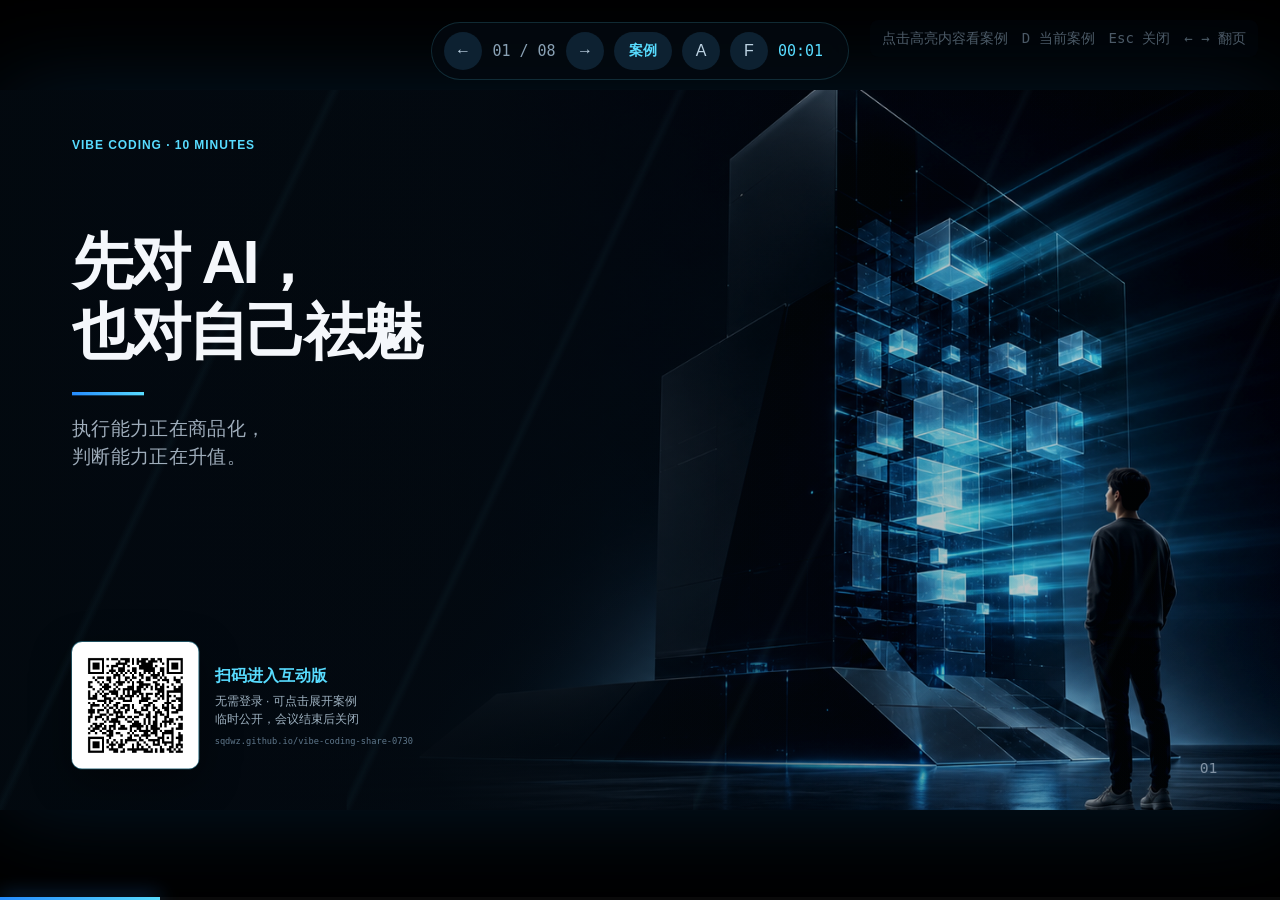
==== index.html @ 4b3608f3 "Publish Vibe Coding interactive presentation" ====
<!doctype html>
<html lang="zh-CN">
<head>
  <meta charset="utf-8" />
  <meta name="viewport" content="width=device-width,initial-scale=1" />
  <title>Vibe Coding：先对 AI，也对自己祛魅</title>
  <style>
    :root{
      --ink:#f4f7fb;
      --muted:#8697aa;
      --line:#173148;
      --blue:#258cff;
      --cyan:#58dcff;
      --bg:#030a11;
      --panel:#071521;
    }
    *{box-sizing:border-box}
    html,body{width:100%;height:100%;margin:0;overflow:hidden;background:#000;font-family:"Microsoft YaHei","PingFang SC","Noto Sans SC",Arial,sans-serif;color:var(--ink)}
    body{position:relative}
    button{font:inherit}
    .stage{position:absolute;left:0;top:0;width:1920px;height:1080px;overflow:hidden;background:var(--bg);transform-origin:top left;box-shadow:0 0 140px rgba(30,145,255,.15)}
    .stage::before{
      content:"";position:absolute;inset:0;z-index:80;pointer-events:none;
      background:linear-gradient(115deg,transparent 0 48%,rgba(88,220,255,.035) 49%,transparent 50% 100%);
      background-size:520px 100%;animation:scan 12s linear infinite;
      mix-blend-mode:screen
    }
    @keyframes scan{to{background-position:1040px 0}}
    .slide{position:absolute;inset:0;opacity:0;visibility:hidden;pointer-events:none;transition:opacity .55s ease;overflow:hidden;background:var(--bg)}
    .slide.active{opacity:1;visibility:visible;pointer-events:auto}
    .slide::after{content:"";position:absolute;inset:0;z-index:2;pointer-events:none;background:radial-gradient(circle at 82% 38%,transparent 0 18%,rgba(2,8,14,.18) 48%,rgba(2,8,14,.7) 100%)}
    .art{position:absolute;inset:-20px;z-index:0;background-position:center;background-size:cover;filter:saturate(.86) contrast(1.08);transform:scale(1.025);transition:transform 9s cubic-bezier(.2,.7,.2,1)}
    .active .art{transform:scale(1.095)}
    .veil{position:absolute;inset:0;z-index:1;background:linear-gradient(90deg,rgba(3,10,17,.98) 0%,rgba(3,10,17,.9) 34%,rgba(3,10,17,.28) 70%,rgba(3,10,17,.12) 100%)}
    .veil.right{background:linear-gradient(90deg,rgba(3,10,17,.99) 0%,rgba(3,10,17,.96) 52%,rgba(3,10,17,.44) 77%,rgba(3,10,17,.18) 100%)}
    .content{position:absolute;inset:0;z-index:3;padding:72px 108px}
    .eyebrow{color:var(--cyan);font-size:18px;font-weight:800;letter-spacing:.08em;text-transform:uppercase}
    h1,h2,p{margin:0}
    h1{font-size:86px;line-height:1.14;letter-spacing:-.055em;font-weight:900}
    h2{font-size:62px;line-height:1.16;letter-spacing:-.045em;font-weight:900}
    .cyan{color:var(--cyan)}
    .blue{color:var(--blue)}
    .muted{color:var(--muted)}
    .rule{width:108px;height:5px;background:linear-gradient(90deg,var(--blue),var(--cyan));margin:38px 0 30px}
    .lede{font-size:28px;line-height:1.42;color:#9eacba}
    .page{position:absolute;right:94px;bottom:50px;z-index:5;color:#8091a2;font:22px/1.2 ui-monospace,SFMono-Regular,Consolas,monospace}
    .reveal{opacity:0;transform:translateY(28px);filter:blur(8px)}
    .active .reveal{animation:rise .68s cubic-bezier(.2,.72,.25,1) forwards;animation-delay:var(--d,0s)}
    @keyframes rise{to{opacity:1;transform:none;filter:none}}
    .cover-copy{position:absolute;left:108px;top:205px;width:760px}
    .cover-copy h1{font-size:92px}
    .cover-copy .lede{font-size:29px}
    .qr-block{position:absolute;left:108px;bottom:62px;display:flex;align-items:center;gap:24px;color:var(--ink);text-decoration:none}
    .qr-block img{width:190px;height:190px;padding:10px;border-radius:15px;background:#fff;box-shadow:0 0 0 1px rgba(88,220,255,.45),0 18px 60px rgba(0,0,0,.45)}
    .qr-copy{width:330px}
    .qr-copy b{display:block;color:var(--cyan);font-size:24px;margin-bottom:10px}
    .qr-copy span{display:block;color:#9db0bf;font-size:18px;line-height:1.45}
    .qr-copy small{display:block;color:#5f778b;font-size:13px;margin-top:12px;font-family:ui-monospace,SFMono-Regular,Consolas,monospace}
    .chapter-no{font-size:118px;line-height:.88;color:#0c304a;font-weight:900;letter-spacing:-.04em}
    .shift-title{position:absolute;left:108px;top:210px;width:700px}
    .shift-title h2{font-size:78px;margin-top:22px}
    .shift-note{position:absolute;left:110px;bottom:160px;width:560px}
    .scarce{position:absolute;right:128px;top:228px;width:530px;border-left:2px solid #24506f;padding-left:60px}
    .scarce .label{font-size:22px;color:#8fa3b5;margin-bottom:45px}
    .scarce-item{display:grid;grid-template-columns:32px 1fr;gap:18px;align-items:center;margin:34px 0;font-size:29px;font-weight:800}
    .scarce-item i{display:block;width:32px;height:4px;background:var(--cyan);box-shadow:0 0 20px rgba(88,220,255,.45)}
    .scarce-item:nth-child(3) i{background:var(--blue)}
    .split-copy{position:absolute;left:108px;top:195px;width:620px}
    .split-copy h2{font-size:69px}
    .duo{margin-top:50px}
    .duo-block{padding:22px 0 24px;border-top:1px solid #244058}
    .duo-block .k{font-size:18px;color:var(--blue);font-weight:800;margin-bottom:14px}
    .duo-block .v{font-size:27px;font-weight:700}
    .trap-title{position:absolute;left:108px;top:205px;width:820px}
    .trap-title h2{font-size:68px}
    .trap-list{position:absolute;left:108px;top:570px;width:790px}
    .trap-row{display:grid;grid-template-columns:62px 190px 1fr;gap:16px;align-items:center;height:86px;border-top:1px solid #243d52}
    .trap-row .n{color:var(--blue);font:800 22px/1 ui-monospace,SFMono-Regular,Consolas,monospace}
    .trap-row .t{font-size:25px;font-weight:800}
    .trap-row .s{font-size:20px;color:#8b9cac}
    .flat{background:linear-gradient(135deg,#030a11 0%,#071827 100%)}
    .flat::before{content:"";position:absolute;inset:-35%;background:radial-gradient(circle,rgba(37,140,255,.1),transparent 43%);animation:breathe 6s ease-in-out infinite}
    @keyframes breathe{50%{transform:scale(1.08);opacity:.6}}
    .full-title{position:absolute;left:108px;right:108px;top:150px}
    .full-title h2{font-size:61px}
    .loop{position:absolute;left:118px;right:118px;top:452px;display:grid;grid-template-columns:1fr 130px 1fr 130px 1fr 130px 1fr;align-items:center}
    .node{text-align:center}
    .circle{width:146px;height:146px;margin:auto;border:2px solid var(--blue);border-radius:50%;display:grid;place-items:center;background:#082139;font-size:31px;font-weight:900;box-shadow:inset 0 0 28px rgba(37,140,255,.12),0 0 32px rgba(37,140,255,.08)}
    .node:last-child .circle{background:#0d3851;border-color:var(--cyan)}
    .node .step{color:var(--cyan);font:800 17px/1 ui-monospace,SFMono-Regular,Consolas,monospace;margin-bottom:18px}
    .node .desc{font-size:19px;color:#7f91a3;margin-top:22px}
    .connector{height:3px;background:linear-gradient(90deg,var(--blue),var(--cyan));box-shadow:0 0 16px rgba(37,140,255,.25)}
    .bottom-quote{position:absolute;left:108px;right:108px;bottom:94px;border-top:1px solid #264258;padding-top:34px;text-align:center;color:#8095a9;font-size:24px}
    .language-grid{position:absolute;left:108px;right:108px;top:360px;bottom:152px;display:grid;grid-template-columns:1fr 2px 1fr;gap:82px}
    .language-grid .divider{background:#23445c}
    .lang-k{font-size:23px;font-weight:800;color:#657a8e;margin-bottom:54px}
    .vague{font-size:52px;font-weight:900;color:#8596a8;margin-bottom:68px}
    .guess{font-size:26px;line-height:1.42;color:#617589;width:700px}
    .exec .lang-k{color:var(--cyan)}
    .exec-row{display:grid;grid-template-columns:54px 1fr;gap:24px;align-items:center;margin:37px 0}
    .exec-row .n{color:var(--blue);font:800 23px/1 ui-monospace,SFMono-Regular,Consolas,monospace}
    .exec-row .t{font-size:31px;font-weight:900}
    .scale-title{position:absolute;left:108px;top:205px;width:720px}
    .scale-title h2{font-size:70px}
    .scale-list{position:absolute;left:108px;top:590px;width:750px}
    .scale-row{display:grid;grid-template-columns:50px 130px 1fr;gap:20px;align-items:center;margin:28px 0}
    .scale-row .n{color:var(--blue);font:800 19px/1 ui-monospace,SFMono-Regular,Consolas,monospace}
    .scale-row .t{font-size:25px;font-weight:900}
    .scale-row .s{font-size:20px;color:#8a9bab}
    .closing{position:absolute;left:108px;top:205px;width:760px}
    .closing h2{font-size:78px}
    .action{font-size:31px;font-weight:900;color:var(--cyan);line-height:1.32}
    .closing .fine{position:absolute;top:610px;width:760px;color:#8a9bab;font-size:22px}
    .source-line{position:absolute;left:108px;bottom:45px;z-index:6;font-size:15px;color:#536a7d}
    .source-line a{color:#7292aa;text-decoration:none;margin-right:18px}
    .detail-hot{cursor:pointer;border-radius:16px;transition:background .22s ease,box-shadow .22s ease,transform .22s ease}
    .detail-hot:hover{background:rgba(37,140,255,.075);box-shadow:0 0 0 1px rgba(88,220,255,.24),0 16px 50px rgba(0,0,0,.18);transform:translateY(-2px)}
    .hud{position:fixed;z-index:200;left:50%;top:22px;transform:translateX(-50%);display:flex;align-items:center;gap:10px;padding:9px 12px;border:1px solid rgba(88,220,255,.16);border-radius:999px;background:rgba(3,10,17,.72);backdrop-filter:blur(14px);transition:opacity .3s}
    .hud.idle{opacity:.18}
    .hud button{width:38px;height:38px;border:0;border-radius:50%;color:#bcd2e2;background:#0d2131;cursor:pointer;transition:.2s}
    .hud button:hover{background:#174161;color:white;transform:translateY(-2px)}
    .hud button.case-btn{width:auto;padding:0 15px;border-radius:999px;color:var(--cyan);font-size:14px;font-weight:800}
    .counter{min-width:64px;text-align:center;color:#89a1b4;font:15px/1 ui-monospace,SFMono-Regular,Consolas,monospace}
    .timer{min-width:58px;color:var(--cyan);font:15px/1 ui-monospace,SFMono-Regular,Consolas,monospace}
    .progress{position:fixed;z-index:190;left:0;right:0;bottom:0;height:3px;background:rgba(255,255,255,.04)}
    .progress b{display:block;height:100%;width:0;background:linear-gradient(90deg,var(--blue),var(--cyan));box-shadow:0 0 20px var(--blue);transition:width .45s ease}
    .help{position:fixed;z-index:220;right:22px;top:20px;color:#6f8496;font:14px/1.5 ui-monospace,SFMono-Regular,Consolas,monospace;background:rgba(3,10,17,.58);padding:8px 12px;border-radius:8px;opacity:.68}
    .detail-layer{position:fixed;inset:0;z-index:400;display:grid;place-items:center;padding:32px;background:rgba(0,4,8,.76);backdrop-filter:blur(18px);opacity:0;visibility:hidden;transition:.25s ease}
    .detail-layer.open{opacity:1;visibility:visible}
    .detail-card{position:relative;width:min(980px,calc(100vw - 64px));max-height:calc(100vh - 64px);overflow:auto;padding:42px 48px 38px;border:1px solid rgba(88,220,255,.25);border-radius:24px;background:linear-gradient(145deg,rgba(8,25,39,.98),rgba(3,10,17,.99));box-shadow:0 40px 130px rgba(0,0,0,.6),inset 0 1px 0 rgba(255,255,255,.05);transform:translateY(22px) scale(.985);transition:.3s cubic-bezier(.2,.72,.25,1)}
    .open .detail-card{transform:none}
    .detail-close{position:absolute;right:22px;top:20px;width:42px;height:42px;border:1px solid #25445c;border-radius:50%;background:#0b2131;color:#b9d0df;font-size:23px;cursor:pointer}
    .detail-tag{color:var(--cyan);font-size:14px;font-weight:900;letter-spacing:.08em;margin-bottom:16px}
    .detail-card h3{margin:0 70px 14px 0;font-size:38px;line-height:1.18}
    .detail-case{color:#9aafbf;font-size:20px;line-height:1.45}
    .detail-grid{display:grid;grid-template-columns:repeat(3,1fr);gap:16px;margin:28px 0}
    .detail-cell{padding:20px 21px 22px;border:1px solid #18364d;border-radius:16px;background:rgba(5,17,27,.72)}
    .detail-cell b{display:block;color:var(--blue);font-size:14px;margin-bottom:10px}
    .detail-cell p{color:#dbe6ee;font-size:17px;line-height:1.52}
    .detail-line{padding:20px 24px;border-left:4px solid var(--cyan);background:rgba(88,220,255,.07);color:#e9f6fb;font-size:20px;line-height:1.5}
    .detail-foot{margin-top:18px;color:#63798c;font-size:13px}
    @media (max-width:720px){.hud{top:12px}.help{display:none}}
    @media (max-width:760px){.detail-layer{padding:14px}.detail-card{width:calc(100vw - 28px);max-height:calc(100vh - 28px);padding:30px 24px}.detail-grid{grid-template-columns:1fr}.detail-card h3{font-size:28px}.detail-case{font-size:17px}}
  </style>
</head>
<body>
  <main class="stage" id="stage" aria-label="Vibe Coding 高端动态演示">
    <section class="slide active" data-note="开场：这不是一场教你背 Prompt 的分享。核心判断是：AI 让执行能力快速商品化，但判断能力、拆解能力、验收能力反而升值。">
      <div class="art" style="background-image:url('assets/01-cover.png')"></div><div class="veil"></div>
      <div class="content">
        <div class="eyebrow reveal" style="--d:.08s">VIBE CODING · 10 MINUTES</div>
        <div class="cover-copy detail-hot" data-detail="overview" tabindex="0" role="button" aria-label="展开开场案例">
          <h1 class="reveal" style="--d:.18s">先对 AI，<br>也对自己祛魅</h1>
          <div class="rule reveal" style="--d:.34s"></div>
          <p class="lede reveal" style="--d:.44s">执行能力正在商品化，<br>判断能力正在升值。</p>
        </div>
        <a class="qr-block reveal" style="--d:.58s" href="https://sqdwz.github.io/vibe-coding-share-0730/" target="_blank" rel="noopener">
          <img src="assets/public-share-qr.png" alt="扫码打开无需登录的临时公开互动网页">
          <span class="qr-copy">
            <b>扫码进入互动版</b>
            <span>无需登录 · 可点击展开案例<br>临时公开，会议结束后关闭</span>
            <small>sqdwz.github.io/vibe-coding-share-0730</small>
          </span>
        </a>
      </div><span class="page">01</span>
    </section>

    <section class="slide flat" data-note="第一层变化：写代码的边际成本在下降。稀缺的不是把代码敲出来，而是想象一个值得做的东西、说清楚需求、做出取舍，并对最终结果负责。">
      <div class="content">
        <div class="eyebrow reveal" style="--d:.06s">THE SHIFT</div>
        <div class="shift-title detail-hot" data-detail="judgment" tabindex="0" role="button" aria-label="展开判断能力案例">
          <div class="chapter-no reveal" style="--d:.14s">02</div>
          <h2 class="reveal" style="--d:.24s">写代码变便宜<br><span class="cyan">判断变贵</span></h2>
        </div>
        <p class="lede shift-note reveal" style="--d:.58s">AI 把执行成本降下来，<br>人的瓶颈随之上移。</p>
        <div class="scarce">
          <div class="label reveal" style="--d:.25s">新的稀缺能力</div>
          <div class="scarce-item reveal detail-hot" data-detail="imagination" tabindex="0" role="button" style="--d:.34s"><i></i><span>想象力</span></div>
          <div class="scarce-item reveal detail-hot" data-detail="requirements" tabindex="0" role="button" style="--d:.43s"><i></i><span>需求与决策</span></div>
          <div class="scarce-item reveal detail-hot" data-detail="acceptance" tabindex="0" role="button" style="--d:.52s"><i></i><span>验收与负责</span></div>
        </div>
      </div><span class="page">02</span>
    </section>

    <section class="slide" data-note="祛魅有两个对象。对 AI：它会猜、会忘、会补丁式修复；对自己：需求常常模糊、问题不会拆、结果也难验收。真正的 Vibe Coding 不是神化 AI，而是建立人与 AI 的边界。">
      <div class="art" style="background-image:url('assets/03-double-demystify.png')"></div><div class="veil right"></div>
      <div class="content">
        <div class="eyebrow reveal" style="--d:.06s">DOUBLE DEMYSTIFICATION</div>
        <div class="split-copy">
          <h2 class="reveal" style="--d:.18s">真正要祛魅的<br><span class="cyan">有两个对象</span></h2>
          <div class="duo">
            <div class="duo-block reveal detail-hot" data-detail="ai_limits" tabindex="0" role="button" style="--d:.33s"><div class="k">AI 的局限</div><div class="v">会猜 · 会忘 · 会补丁</div></div>
            <div class="duo-block reveal detail-hot" data-detail="human_blind" tabindex="0" role="button" style="--d:.46s"><div class="k">你的盲区</div><div class="v">需求模糊 · 不会拆 · 难验收</div></div>
          </div>
        </div>
      </div><span class="page">03</span>
    </section>

    <section class="slide" data-note="最大误区是上来就做一个宏大的完整产品。需求会在对话中漂移，修一个问题又带出更多问题，最后时间、耐心和 Token 一起消耗。AI 可以加速，但不会替你控制项目。">
      <div class="art" style="background-image:url('assets/04-scope-trap.png')"></div><div class="veil right"></div>
      <div class="content">
        <div class="eyebrow reveal" style="--d:.06s">THE TRAP</div>
        <div class="trap-title"><h2 class="reveal" style="--d:.18s">第一步就做大项目<br><span class="cyan">你会被 AI 拖着跑</span></h2></div>
        <div class="trap-list">
          <div class="trap-row reveal detail-hot" data-detail="scope_drift" tabindex="0" role="button" style="--d:.32s"><span class="n">01</span><span class="t">需求漂移</span><span class="s">越改越偏离原目标</span></div>
          <div class="trap-row reveal detail-hot" data-detail="change_loss" tabindex="0" role="button" style="--d:.42s"><span class="n">02</span><span class="t">修改失控</span><span class="s">修一个问题，带出更多问题</span></div>
          <div class="trap-row reveal detail-hot" data-detail="rising_cost" tabindex="0" role="button" style="--d:.52s"><span class="n">03</span><span class="t">成本上升</span><span class="s">时间、耐心和 Token 一起消耗</span></div>
        </div>
      </div><span class="page">04</span>
    </section>

    <section class="slide flat" data-note="比写一个更长的 Prompt 更重要的是建立控制闭环：先定义结果，再约束边界，让 AI 小步执行，最后用测试和回退验收。每一步都要能运行、能检查、能回退。">
      <div class="content">
        <div class="eyebrow reveal" style="--d:.06s">CONTROL LOOP</div>
        <div class="full-title"><h2 class="reveal" style="--d:.16s">不要写更长的 Prompt，要建立控制闭环</h2></div>
        <div class="loop">
          <div class="node reveal detail-hot" data-detail="define" tabindex="0" role="button" style="--d:.28s"><div class="step">01</div><div class="circle">定义</div><div class="desc">结果标准</div></div>
          <div class="connector reveal" style="--d:.34s"></div>
          <div class="node reveal detail-hot" data-detail="constrain" tabindex="0" role="button" style="--d:.39s"><div class="step">02</div><div class="circle">约束</div><div class="desc">边界与风险</div></div>
          <div class="connector reveal" style="--d:.45s"></div>
          <div class="node reveal detail-hot" data-detail="execute" tabindex="0" role="button" style="--d:.50s"><div class="step">03</div><div class="circle">执行</div><div class="desc">小步修改</div></div>
          <div class="connector reveal" style="--d:.56s"></div>
          <div class="node reveal detail-hot" data-detail="verify" tabindex="0" role="button" style="--d:.61s"><div class="step">04</div><div class="circle">验收</div><div class="desc">测试与回退</div></div>
        </div>
        <div class="bottom-quote reveal" style="--d:.72s">每一步都可运行、可检查、可回退，复杂项目才会逐渐变得可控。</div>
      </div><span class="page">05</span>
    </section>

    <section class="slide flat" data-note="专业术语不是门槛，而是压缩歧义。‘做得高级一点’让 AI 猜测风格、布局、设备、边界和完成标准；换成响应式布局、移动端适配、数据接口、部署与验收，AI 才能按可检查的任务执行。">
      <div class="content">
        <div class="eyebrow reveal" style="--d:.06s">LANGUAGE</div>
        <div class="full-title"><h2 class="reveal" style="--d:.16s">专业术语不是门槛，是压缩歧义的语言</h2></div>
        <div class="language-grid">
          <div>
            <div class="lang-k reveal" style="--d:.26s">模糊</div>
            <div class="vague reveal detail-hot" data-detail="vague_language" tabindex="0" role="button" style="--d:.34s">“做得高级一点”</div>
            <div class="guess reveal" style="--d:.44s">AI 只能猜：风格、布局、设备、边界和完成标准</div>
          </div>
          <div class="divider reveal" style="--d:.30s"></div>
          <div class="exec detail-hot" data-detail="executable_language" tabindex="0" role="button">
            <div class="lang-k reveal" style="--d:.26s">可执行</div>
            <div class="exec-row reveal" style="--d:.34s"><span class="n">01</span><span class="t">响应式布局</span></div>
            <div class="exec-row reveal" style="--d:.41s"><span class="n">02</span><span class="t">移动端适配</span></div>
            <div class="exec-row reveal" style="--d:.48s"><span class="n">03</span><span class="t">数据接口</span></div>
            <div class="exec-row reveal" style="--d:.55s"><span class="n">04</span><span class="t">部署与验收</span></div>
          </div>
        </div>
        <div class="bottom-quote reveal" style="--d:.68s"><span class="cyan">你不必先会写代码，但要知道这些词会改变什么。</span></div>
      </div><span class="page">06</span>
    </section>

    <section class="slide" data-note="安全的成长顺序是：脚本、工具、原型、产品。先解决一个高频真问题，稳定完成一个任务，再验证真实使用价值；最后才补齐架构、数据和安全。复杂度应该在反馈之后增长。">
      <div class="art" style="background-image:url('assets/07-scale-up.png')"></div><div class="veil right"></div>
      <div class="content">
        <div class="eyebrow reveal" style="--d:.06s">SAFE SCALE</div>
        <div class="scale-title"><h2 class="reveal" style="--d:.18s">先解决一个真问题<br><span class="cyan">再扩大一层复杂度</span></h2></div>
        <div class="scale-list">
          <div class="scale-row reveal detail-hot" data-detail="script_stage" tabindex="0" role="button" style="--d:.30s"><span class="n">01</span><span class="t">脚本</span><span class="s">解决一次重复劳动</span></div>
          <div class="scale-row reveal detail-hot" data-detail="tool_stage" tabindex="0" role="button" style="--d:.39s"><span class="n">02</span><span class="t">工具</span><span class="s">稳定完成单一任务</span></div>
          <div class="scale-row reveal detail-hot" data-detail="prototype_stage" tabindex="0" role="button" style="--d:.48s"><span class="n">03</span><span class="t">原型</span><span class="s">验证真实使用价值</span></div>
          <div class="scale-row reveal detail-hot" data-detail="product_stage" tabindex="0" role="button" style="--d:.57s"><span class="n">04</span><span class="t">产品</span><span class="s">补齐架构、数据与安全</span></div>
        </div>
      </div><span class="page">07</span>
    </section>

    <section class="slide" data-note="结尾：AI 已经把门打开，但能走多远仍取决于你的想象力、判断力和实践。今晚不要做大项目，只选一个重复问题，做一个能真实使用的小工具。">
      <div class="art" style="background-image:url('assets/08-closing.png')"></div><div class="veil"></div>
      <div class="content">
        <div class="eyebrow reveal" style="--d:.06s">TONIGHT</div>
        <div class="closing">
          <h2 class="reveal" style="--d:.18s">门已经打开<br>走多远由你决定</h2>
          <div class="rule reveal" style="--d:.34s"></div>
          <div class="action reveal detail-hot" data-detail="tonight" tabindex="0" role="button" style="--d:.43s">今晚：选一个重复问题，<br>做一个小工具。</div>
          <div class="fine reveal" style="--d:.58s">想象力打开门 · 判断力决定方向 · 实践让你走得更远</div>
        </div>
      </div>
      <div class="source-line"><a href="https://v.douyin.com/vG9De2lFx6I/" target="_blank">原视频</a><a href="https://blog.openbeetles.com/66.html" target="_blank">对应长文</a></div>
      <span class="page">08</span>
    </section>
  </main>

  <div class="help">点击高亮内容看案例　D 当前案例　Esc 关闭　← → 翻页</div>
  <nav class="hud" id="hud" aria-label="演示控制">
    <button id="prev" title="上一页">←</button>
    <span class="counter" id="counter">01 / 08</span>
    <button id="next" title="下一页">→</button>
    <button id="caseBtn" class="case-btn" title="展开当前页例会案例">案例</button>
    <button id="auto" title="自动播放">A</button>
    <button id="full" title="全屏">F</button>
    <span class="timer" id="timer">00:00</span>
  </nav>
  <div class="progress"><b id="bar"></b></div>

  <aside class="detail-layer" id="detailLayer" aria-hidden="true" aria-label="例会案例详情">
    <article class="detail-card" role="dialog" aria-modal="true" aria-labelledby="detailTitle">
      <button class="detail-close" id="detailClose" aria-label="关闭详情">×</button>
      <div class="detail-tag" id="detailTag">通用公司案例 · 建议讲 30–40 秒</div>
      <h3 id="detailTitle"></h3>
      <p class="detail-case" id="detailCase"></p>
      <div class="detail-grid">
        <div class="detail-cell"><b>情境</b><p id="detailSituation"></p></div>
        <div class="detail-cell"><b>怎么做</b><p id="detailAction"></p></div>
        <div class="detail-cell"><b>启示</b><p id="detailPoint"></p></div>
      </div>
      <div class="detail-line" id="detailLine"></div>
      <div class="detail-foot">这是可替换的通用示例，不代表你所在公司的真实项目；分享时可替换成自己的工作场景。</div>
    </article>
  </aside>

  <script>
    const stage = document.getElementById('stage');
    const slides = [...document.querySelectorAll('.slide')];
    const counter = document.getElementById('counter');
    const bar = document.getElementById('bar');
    const timerEl = document.getElementById('timer');
    const hud = document.getElementById('hud');
    const detailLayer = document.getElementById('detailLayer');
    const defaultDetails = ['overview','judgment','ai_limits','scope_drift','define','executable_language','tool_stage','tonight'];
    const details = {
      overview:[
        '为什么值得在例会上讲',
        '例会材料整理：每周花半小时复制数据、统一格式、提炼结论。',
        '重复劳动看起来很小，却每周发生；真正的痛点不是不会写代码，而是一直没人把流程重新设计。',
        '先列出输入、输出和判断标准，再让 AI 做一段只处理一个文件的小脚本。',
        'AI 的价值不是“炫技”，而是让普通人有机会重新设计自己的工作。',
        '可直接讲：我最大的感悟不是 AI 会写代码，而是以前被默认接受的重复劳动，现在终于值得被重新审视。'
      ],
      judgment:[
        '写代码便宜之后，什么变贵了',
        '销售周报自动生成：代码半小时能写出来，但“销售额按含税还是不含税、退款算哪周”需要业务判断。',
        'AI 可以生成汇总脚本，却不知道公司真正采用哪套指标口径。',
        '先让业务负责人确认字段、计算口径、异常处理和最终模板，再开始生成。',
        '执行提速不会消除责任，只会让错误判断更快地扩散。',
        '可直接讲：工具能不能用，往往不是看代码跑不跑，而是看口径对不对、结果谁敢签字。'
      ],
      imagination:[
        '想象力：先看见可被改变的流程',
        '会议纪要之后，行动项仍靠参会人手动抄到待办系统。',
        '大家已经习惯这一步，所以很少把它视为可以被重新设计的问题。',
        '设想“纪要一完成，就自动提取负责人、截止时间和任务描述”，先做人审后写入。',
        '真正稀缺的是发现机会，而不是生成代码。',
        '可直接讲：AI 不会主动告诉我们哪个流程最值得改，第一步仍然是我们看见问题。'
      ],
      requirements:[
        '需求与决策：把感觉变成边界',
        '做一个“自动周报”，不同同事理解成数据汇总、图表生成、文字点评或自动发送。',
        '一个词背后藏着四种产品，直接开工一定会漂移。',
        '明确本期只做：读取一个固定模板、生成三项指标、输出草稿，不自动发送。',
        '好需求不是写得长，而是把这次不做什么也说清楚。',
        '可直接讲：范围清楚之后，AI 才是加速器；范围不清楚，它只是更快地制造返工。'
      ],
      acceptance:[
        '验收与负责：结果必须可检查',
        'AI 生成了费用分类结果，看起来很整齐，但少数报销被归错部门。',
        '“页面能打开”不等于任务完成，业务结果需要独立验证。',
        '核对总行数、金额合计和异常清单，再随机抽查 20 条；保留原文件和回退入口。',
        '让 AI 执行，不等于把验收责任交给 AI。',
        '可直接讲：没有验收标准的自动化，只是把错误从手工变成批量。'
      ],
      ai_limits:[
        'AI 的局限：它会合理地猜错',
        '合并多份 Excel 时，AI 默认第一行为表头，却不知道其中一份前面还有两行说明。',
        '它会给出语法正确、逻辑看似合理的处理方式，但上下文里不存在的业务事实只能靠猜。',
        '先用 3 份不同结构的样本测试，并明确空行、隐藏列、日期格式和异常文件规则。',
        'AI 的回答越流畅，越需要我们保留验证意识。',
        '可直接讲：AI 最危险的时候，不是它报错，而是它很自信地给出一个看起来正确的结果。'
      ],
      human_blind:[
        '自己的盲区：模糊需求无法被正确执行',
        '同一句“统计本月新增客户”，有人按签约日，有人按建档日，还有人按首次付款日。',
        '问题并不来自模型能力，而是团队内部原本就没有统一定义。',
        '把关键名词写成一句可计算的定义，并让相关负责人确认。',
        '和 AI 协作会暴露组织中原本被口头沟通掩盖的模糊。',
        '可直接讲：AI 有时像一面镜子，它暴露的不是技术问题，而是我们自己没说清楚。'
      ],
      scope_drift:[
        '大项目陷阱：先做整套系统',
        '一开始就想做“完整客户管理系统”：客户、合同、审批、报表、权限一次全部纳入。',
        '每新增一个模块，前面的字段、流程和权限设计都会被重新牵动。',
        '先只做“每天生成逾期客户提醒清单”，验证是否真的减少漏跟进。',
        '范围越小，反馈越快，判断错误的代价越低。',
        '可直接讲：我们不是反对大目标，而是反对在没有反馈时一次性承担全部复杂度。'
      ],
      change_loss:[
        '修改失控：补丁叠加会破坏整体',
        '给数据看板新增一个筛选器后，导出功能和移动端布局同时出现问题。',
        'AI 容易围绕当前报错局部修补，却未必自动理解整条交互链。',
        '一次只改一个点；每次修改后重跑关键路径，并记录改动前后的版本。',
        '小步修改让问题的因果关系仍然可追踪。',
        '可直接讲：让 AI 一次改十件事，看似省时间，最后常常连哪一步造成问题都不知道。'
      ],
      rising_cost:[
        '成本上升：返工消耗的不只是 Token',
        '连续对话两小时后，需求、旧方案和新补丁混在一起，团队也失去共同理解。',
        '真正的成本包括沟通时间、注意力、验证工作和错误上线风险。',
        '达到阶段目标就沉淀一份当前说明，重新开一个清晰任务继续。',
        '上下文管理本身就是项目管理。',
        '可直接讲：Token 可能很便宜，但人的注意力和返工时间一点都不便宜。'
      ],
      define:[
        '定义：先写清楚完成标准',
        '客户反馈总结：把 100 条反馈整理成 5 个主题，并为每个主题附 2 条原文证据。',
        '只说“帮我总结”无法判断结果好坏，也容易得到空泛结论。',
        '提前写清数量、结构、证据要求和输出格式。',
        '可衡量的完成标准，让人与 AI 对“完成”拥有同一理解。',
        '可直接讲：如果我自己都无法判断什么时候算完成，AI 更不可能稳定地完成。'
      ],
      constrain:[
        '约束：把风险放在任务开始前',
        '处理客户反馈时，原始数据里可能含姓名、电话和内部备注。',
        '效率提升不能以数据泄露或误改原文件为代价。',
        '只使用脱敏副本；禁止外发；不得覆盖源文件；输出到独立目录。',
        '边界越明确，自动化越敢用。',
        '可直接讲：约束不是限制 AI 发挥，而是让这件事具备在公司里真实落地的条件。'
      ],
      execute:[
        '执行：先用小样本跑通',
        '准备处理 1000 条反馈，但字段质量和异常情况尚不清楚。',
        '直接全量执行会把未知问题放大，也增加定位成本。',
        '先处理 10 条样本，确认分类、格式和异常处理，再扩展到 100 条和全量。',
        '小步并不慢，它减少了大规模返工。',
        '可直接讲：AI 让执行变快之后，我们更应该把反馈周期缩短，而不是把任务一次做大。'
      ],
      verify:[
        '验收：检查、抽样、回退',
        '自动分类完成后，界面显示“成功”，但可能存在漏行、重复和错误分类。',
        '技术成功与业务正确是两回事。',
        '检查输入输出数量、关键合计、异常日志；随机抽查；保留一键回退。',
        '可验证和可恢复，才是公司场景里的可靠。',
        '可直接讲：我们追求的不是 AI 一次不犯错，而是错误能被发现、影响能被收住。'
      ],
      vague_language:[
        '模糊表达为什么代价高',
        '需求是“做一个高级一点的数据看板”。',
        '高级可能指颜色、动画、信息密度、品牌感或管理层视角，AI 只能自行选择。',
        '追问使用人、使用场景、屏幕尺寸、核心指标和验收方式。',
        '模糊词越多，返工概率越高。',
        '可直接讲：所谓“AI 不懂我”，很多时候是我们把一个只能靠猜的词交给了它。'
      ],
      executable_language:[
        '把“高级”翻译成可执行要求',
        '管理层周会看板：会议室 16:9 大屏，首屏 4 个指标、12 周趋势、异常标红，数据更新时间可见。',
        '这些要求仍然不涉及具体代码，却已经能指导设计、开发和验收。',
        '使用对象、信息结构、视觉规则、数据来源、边界和完成标准逐项说明。',
        '专业术语的价值，是让团队减少猜测。',
        '可直接讲：我不一定会实现响应式布局，但知道这个词，就能明确告诉 AI 我需要覆盖什么场景。'
      ],
      script_stage:[
        '脚本：先解决一次重复劳动',
        '每周需要把下载的附件按“日期—部门—主题”重命名。',
        '流程固定、风险可控，非常适合作为第一次 Vibe Coding 任务。',
        '先复制 10 个文件到测试目录，用脚本重命名并生成变更清单。',
        '第一个项目应该小到你能亲自验收每一个结果。',
        '可直接讲：不要从“做一个平台”开始，先从一个你明天还会重复做的动作开始。'
      ],
      tool_stage:[
        '工具：把一次脚本变成稳定入口',
        '重命名脚本有效，但同事不会打开命令行，也不知道文件该放哪里。',
        '可用性开始成为价值的一部分。',
        '增加选择文件夹、预览结果、确认执行和错误提示，仍然只完成单一任务。',
        '工具阶段的目标是稳定，不是功能丰富。',
        '可直接讲：当别人不用理解代码也能完成任务，这段脚本才开始变成工具。'
      ],
      prototype_stage:[
        '原型：用真实反馈决定下一步',
        '三位同事试用后发现，真正需要的是“冲突文件提醒”，而不是更多命名规则。',
        '用户反馈常常会推翻我们在办公室里的想象。',
        '记录使用次数、失败场景和节省时间，只补最影响使用的一项能力。',
        '先验证价值，再投资复杂度。',
        '可直接讲：原型的任务不是证明我们的想法正确，而是尽快发现哪里想错了。'
      ],
      product_stage:[
        '产品：最后补齐组织级能力',
        '工具开始被多个部门使用，涉及共享数据和稳定运行。',
        '此时问题从“能不能用”变成权限、日志、维护、数据安全和责任边界。',
        '再引入账号权限、操作记录、备份恢复、监控和负责人。',
        '产品化不是多几个按钮，而是对持续运行负责。',
        '可直接讲：只有价值被验证之后，复杂架构才是投资；在此之前，它可能只是负担。'
      ],
      tonight:[
        '例会后的行动建议',
        '每个人列一个每周重复、耗时 20–60 分钟、结果可检查的工作。',
        '目标太大容易停在讨论，目标太虚无法验收。',
        '写下输入、输出、三个边界和完成标准；先用脱敏样本做最小版本。',
        '一次真正使用，比收藏十套 Prompt 更能建立能力。',
        '可直接讲：如果这次分享只留下一件事，就是今晚选一个重复问题，做出第一个可验证的小工具。'
      ]
    };
    let index = 0, autoId = null, elapsed = 0, lastMove = Date.now();

    function openDetail(key){
      const item = details[key] || details[defaultDetails[index]];
      if(!item) return;
      if(autoId){clearInterval(autoId);autoId=null;document.getElementById('auto').style.color=''}
      const [title,caseText,situation,action,point,line] = item;
      document.getElementById('detailTitle').textContent = title;
      document.getElementById('detailCase').textContent = caseText;
      document.getElementById('detailSituation').textContent = situation;
      document.getElementById('detailAction').textContent = action;
      document.getElementById('detailPoint').textContent = point;
      document.getElementById('detailLine').textContent = line;
      detailLayer.classList.add('open');
      detailLayer.setAttribute('aria-hidden','false');
      document.getElementById('detailClose').focus();
    }
    function closeDetail(){
      detailLayer.classList.remove('open');
      detailLayer.setAttribute('aria-hidden','true');
    }
    function fit(){
      const scale = Math.min(innerWidth/1920, innerHeight/1080);
      stage.style.left = `${(innerWidth-1920*scale)/2}px`;
      stage.style.top = `${(innerHeight-1080*scale)/2}px`;
      stage.style.transform = `scale(${scale})`;
    }
    function show(next){
      closeDetail();
      index = (next + slides.length) % slides.length;
      slides.forEach((s,i)=>s.classList.toggle('active',i===index));
      counter.textContent = `${String(index+1).padStart(2,'0')} / ${String(slides.length).padStart(2,'0')}`;
      bar.style.width = `${((index+1)/slides.length)*100}%`;
      history.replaceState(null,'',`#${index+1}`);
      lastMove = Date.now(); hud.classList.remove('idle');
    }
    function go(step){show(index+step)}
    function toggleAuto(){
      if(autoId){clearInterval(autoId);autoId=null;document.getElementById('auto').style.color='';return}
      autoId=setInterval(()=>go(1),55000);
      document.getElementById('auto').style.color='var(--cyan)';
    }
    function toggleFull(){
      if(!document.fullscreenElement) document.documentElement.requestFullscreen?.();
      else document.exitFullscreen?.();
    }
    function resetTimer(){elapsed=0;timerEl.textContent='00:00'}
    document.getElementById('prev').onclick=()=>go(-1);
    document.getElementById('next').onclick=()=>go(1);
    document.getElementById('caseBtn').onclick=()=>openDetail(defaultDetails[index]);
    document.getElementById('auto').onclick=toggleAuto;
    document.getElementById('full').onclick=toggleFull;
    document.getElementById('detailClose').onclick=closeDetail;
    detailLayer.onclick=e=>{if(e.target===detailLayer)closeDetail()};
    document.querySelectorAll('[data-detail]').forEach(el=>{
      el.addEventListener('click',e=>{e.stopPropagation();openDetail(el.dataset.detail)});
      el.addEventListener('keydown',e=>{
        if(e.key==='Enter'||e.key===' '){e.preventDefault();e.stopPropagation();openDetail(el.dataset.detail)}
      });
    });
    addEventListener('resize',fit);
    addEventListener('mousemove',()=>{lastMove=Date.now();hud.classList.remove('idle')});
    addEventListener('keydown',e=>{
      if(detailLayer.classList.contains('open')){
        if(e.key==='Escape')closeDetail();
        return;
      }
      if(['ArrowRight','PageDown',' '].includes(e.key)){e.preventDefault();go(1)}
      else if(['ArrowLeft','PageUp'].includes(e.key)){e.preventDefault();go(-1)}
      else if(e.key==='Home') show(0);
      else if(e.key==='End') show(slides.length-1);
      else if(e.key.toLowerCase()==='f') toggleFull();
      else if(e.key.toLowerCase()==='a') toggleAuto();
      else if(e.key.toLowerCase()==='d') openDetail(defaultDetails[index]);
      else if(e.key.toLowerCase()==='r') resetTimer();
    });
    addEventListener('wheel',e=>{if(Math.abs(e.deltaY)>20)go(e.deltaY>0?1:-1)},{passive:true});
    let touchX=0;
    addEventListener('touchstart',e=>touchX=e.touches[0].clientX,{passive:true});
    addEventListener('touchend',e=>{const dx=e.changedTouches[0].clientX-touchX;if(Math.abs(dx)>50)go(dx<0?1:-1)},{passive:true});
    setInterval(()=>{
      elapsed++;const m=String(Math.floor(elapsed/60)).padStart(2,'0'),s=String(elapsed%60).padStart(2,'0');
      timerEl.textContent=`${m}:${s}`;
      if(Date.now()-lastMove>2600)hud.classList.add('idle');
    },1000);
    const hash=Math.max(1,Math.min(slides.length,Number(location.hash.slice(1))||1));
    fit();show(hash-1);
  </script>
</body>
</html>
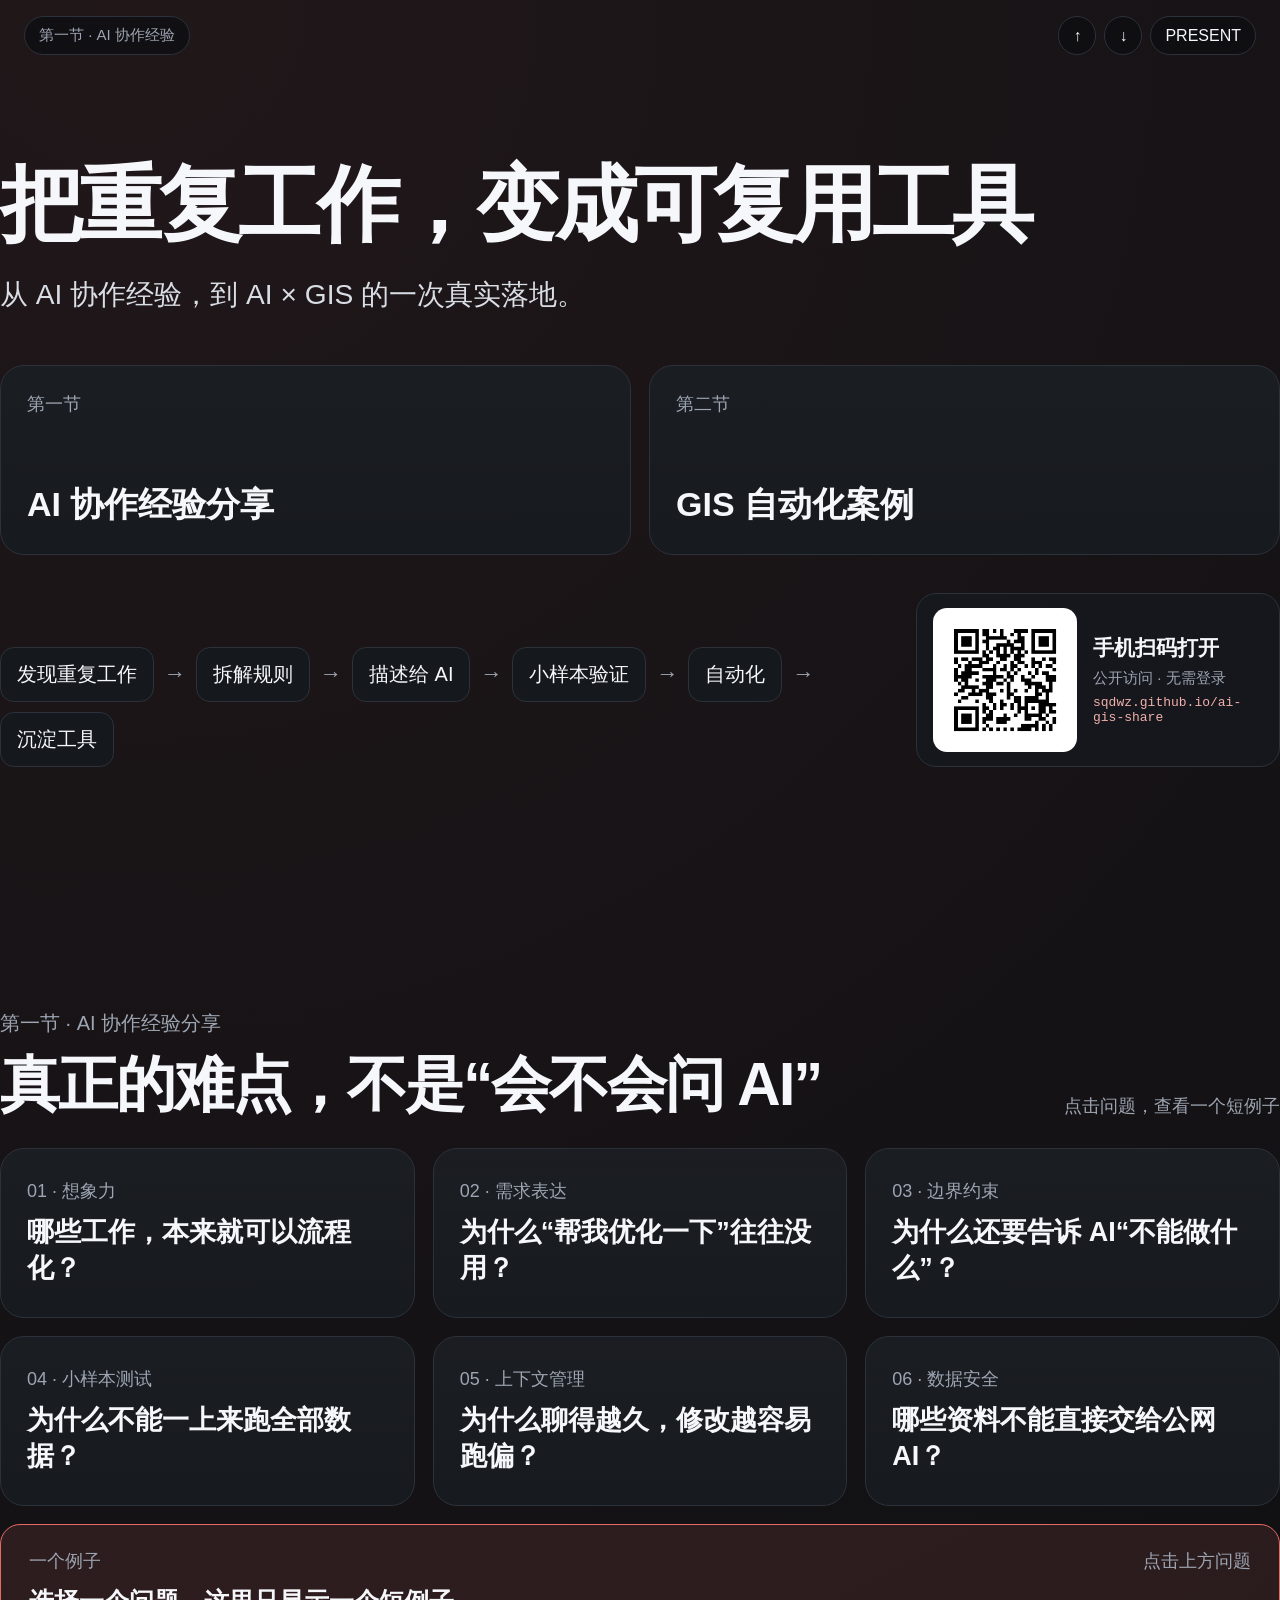
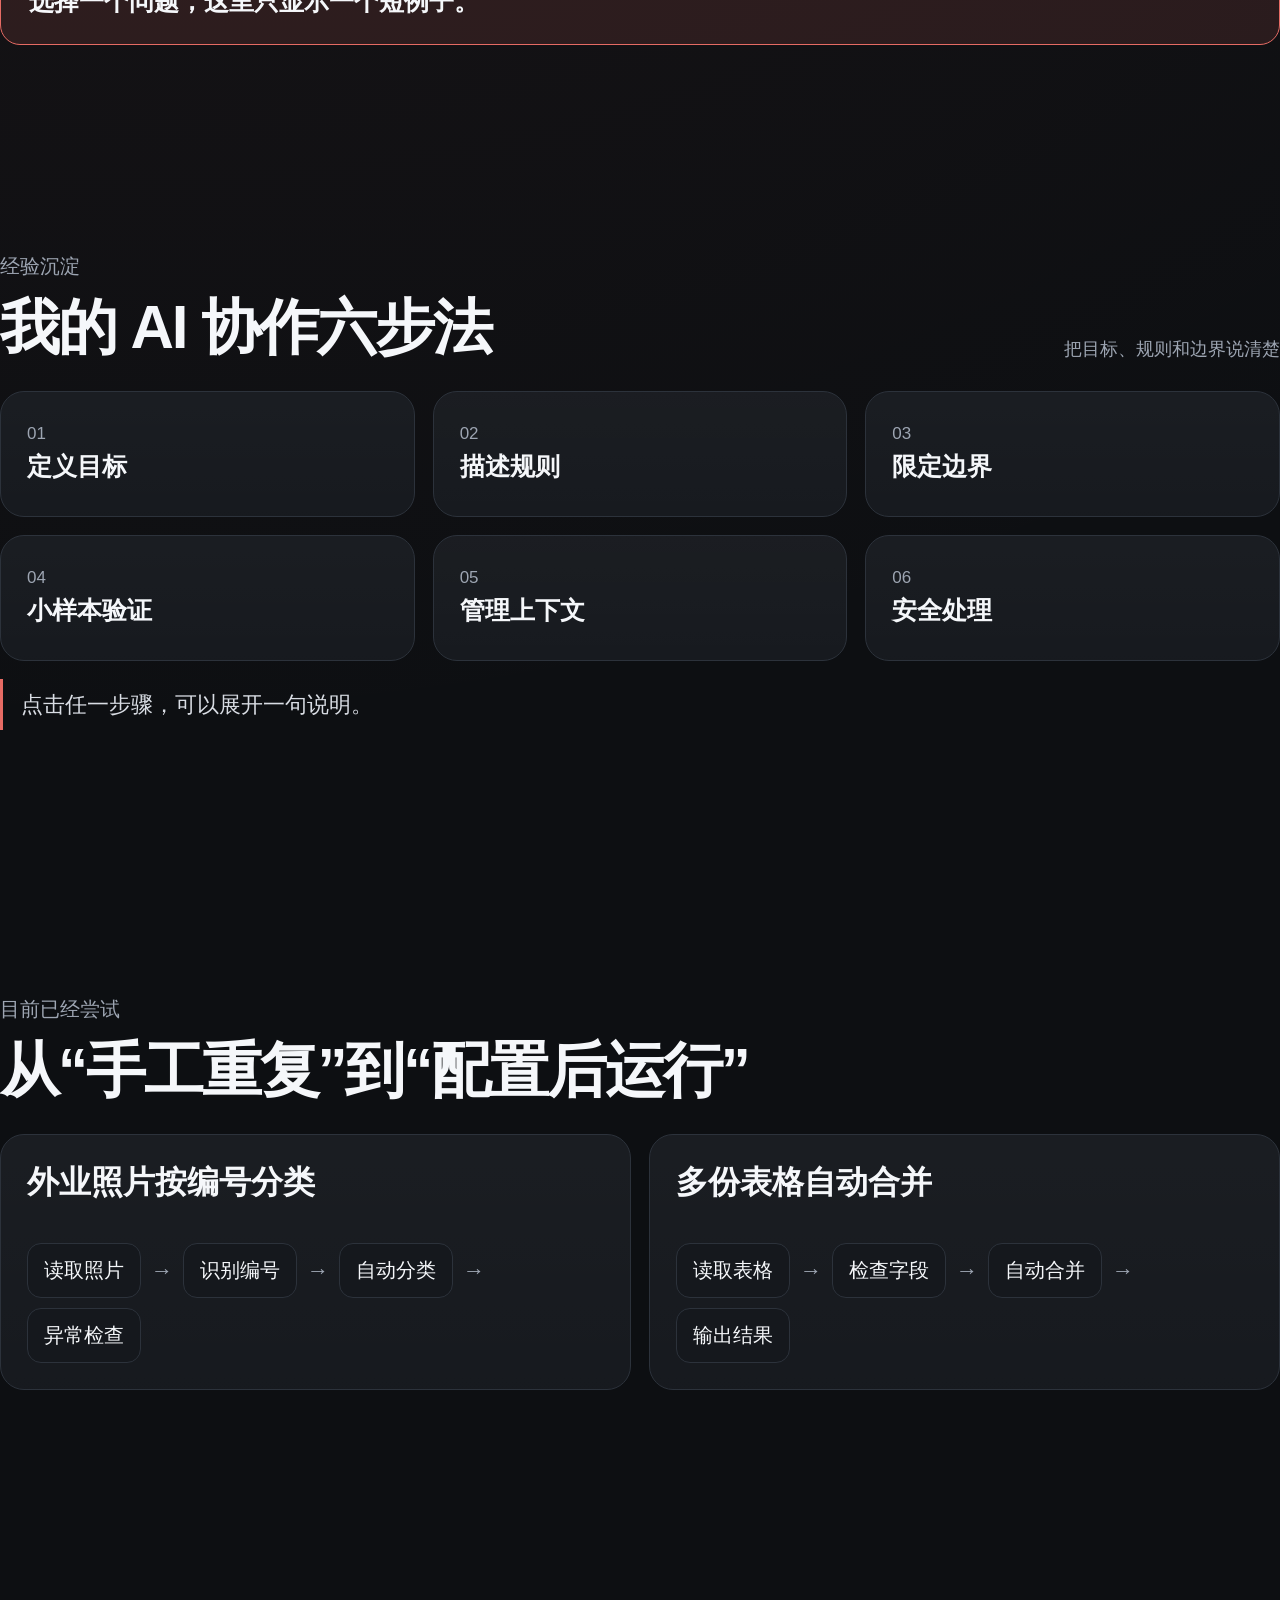
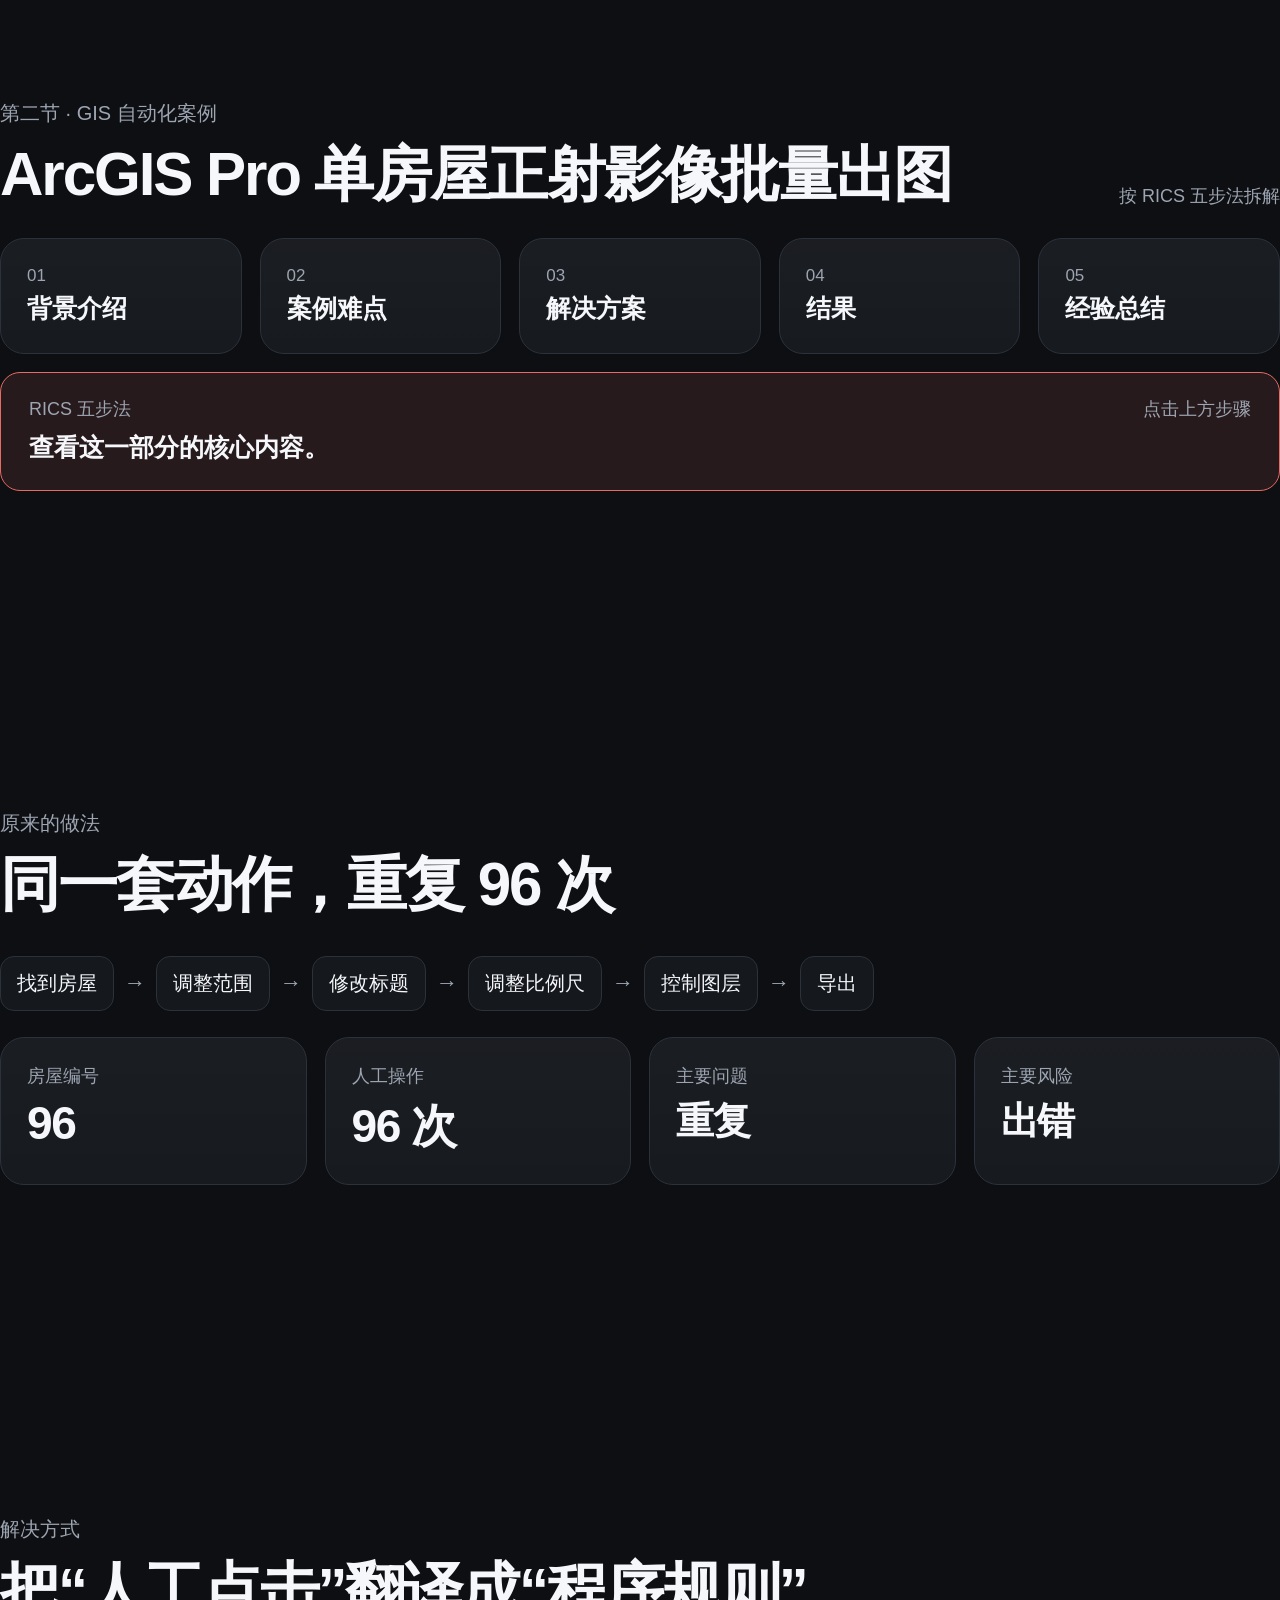
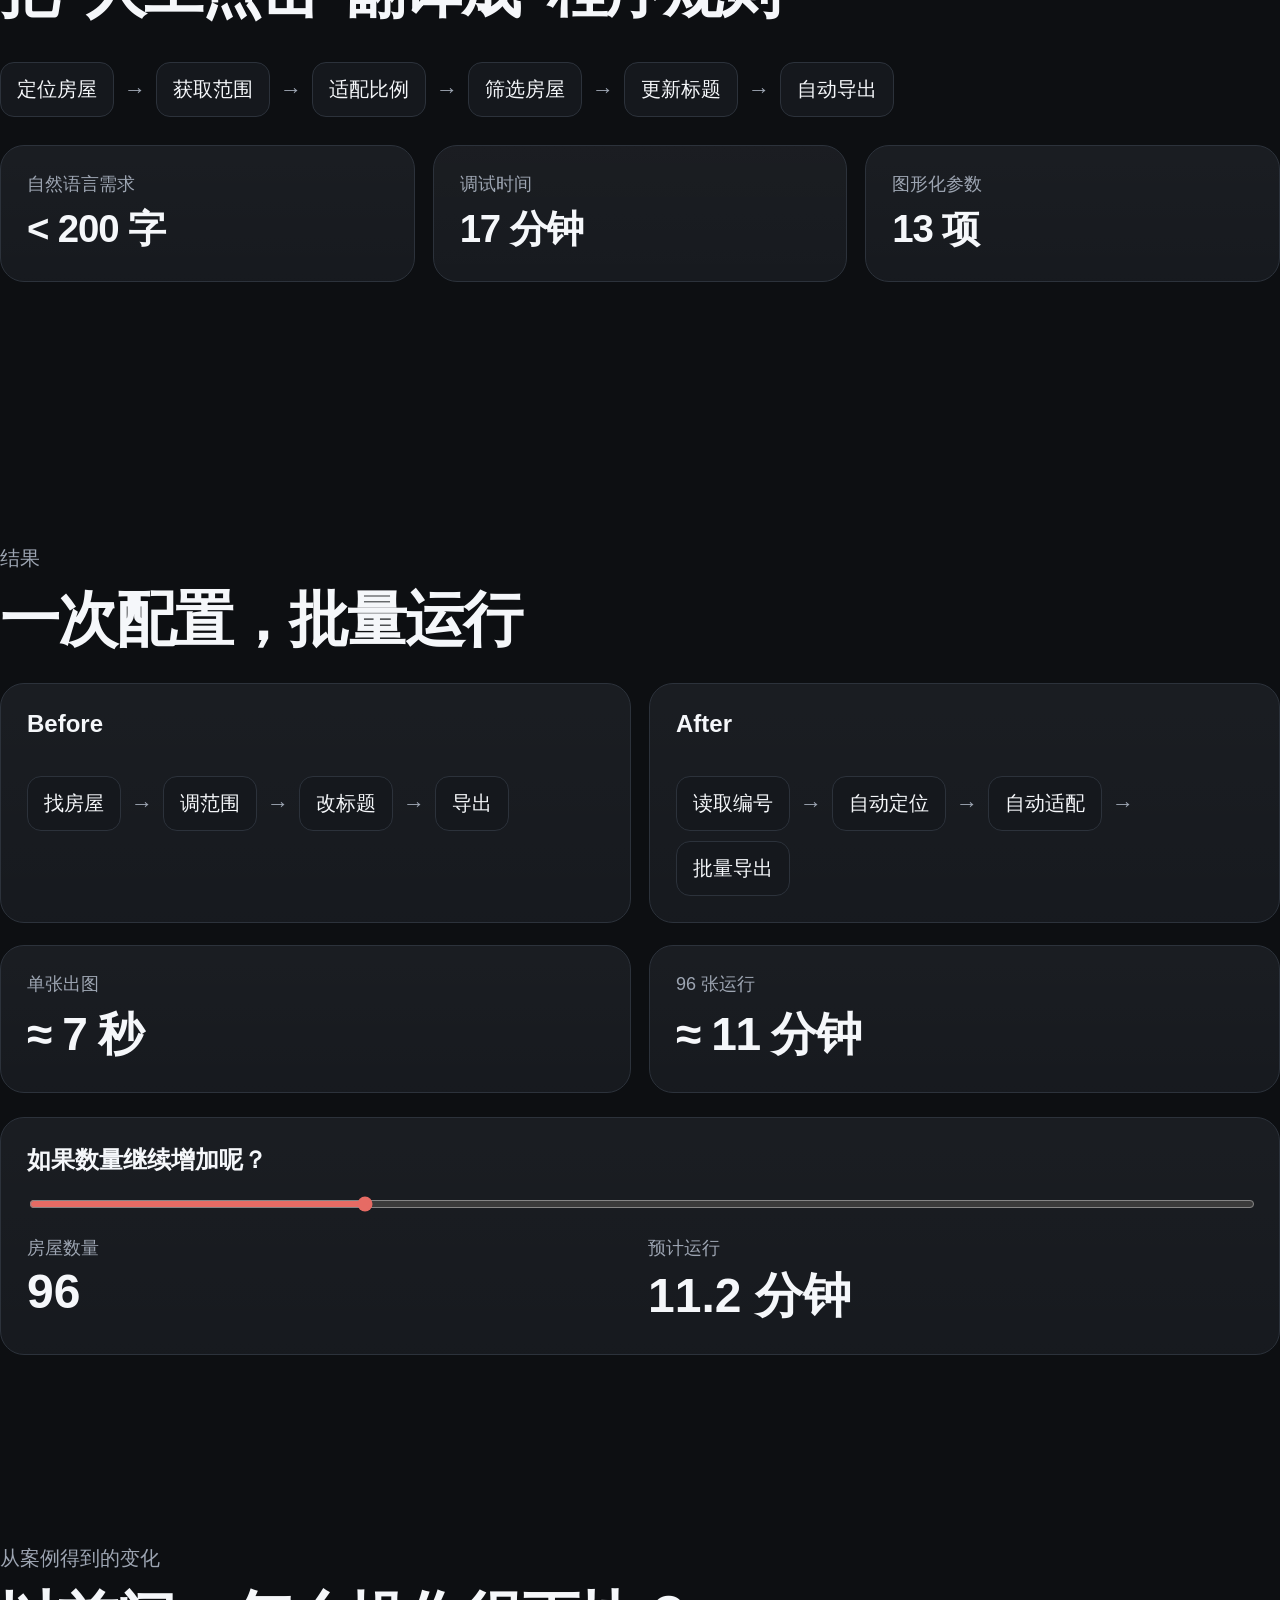
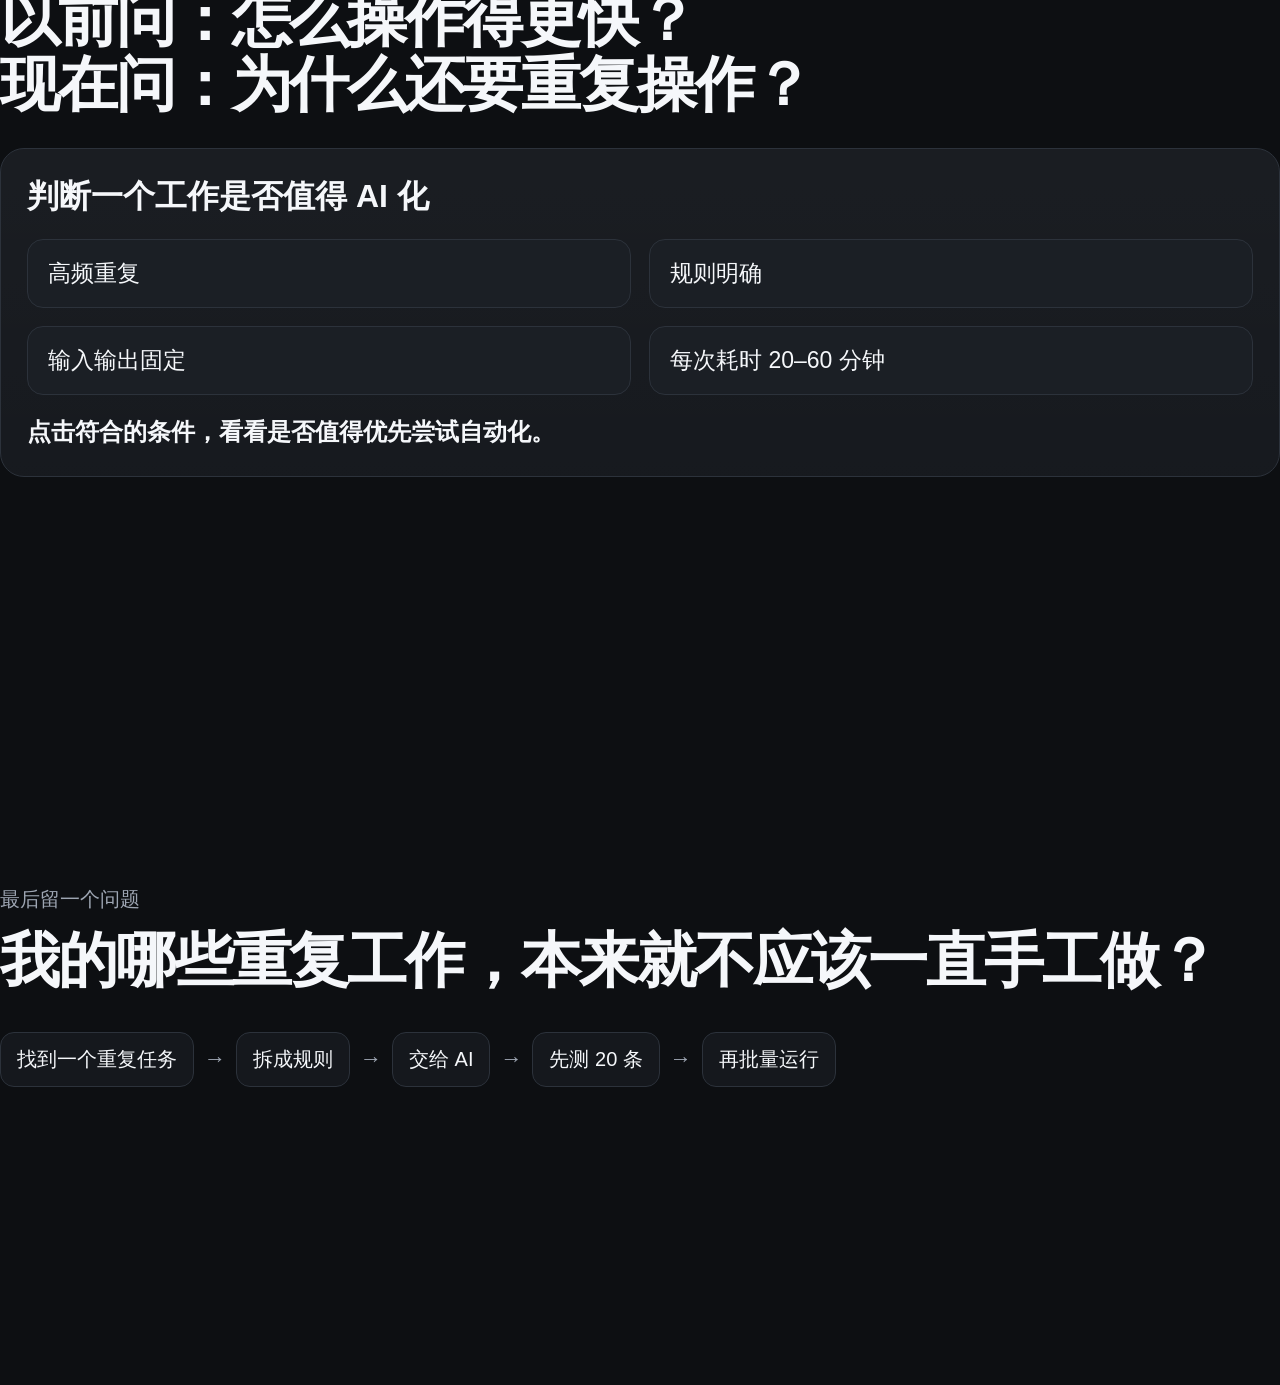
==== commit 3983950e: "Deploy public AI GIS presentation" ====
--- a/index.html
+++ b/index.html
@@ -1,578 +1,203 @@
 <!doctype html>
 <html lang="zh-CN">
 <head>
-  <meta charset="utf-8" />
-  <meta name="viewport" content="width=device-width,initial-scale=1" />
-  <title>Vibe Coding：先对 AI，也对自己祛魅</title>
-  <style>
-    :root{
-      --ink:#f4f7fb;
-      --muted:#8697aa;
-      --line:#173148;
-      --blue:#258cff;
-      --cyan:#58dcff;
-      --bg:#030a11;
-      --panel:#071521;
-    }
-    *{box-sizing:border-box}
-    html,body{width:100%;height:100%;margin:0;overflow:hidden;background:#000;font-family:"Microsoft YaHei","PingFang SC","Noto Sans SC",Arial,sans-serif;color:var(--ink)}
-    body{position:relative}
-    button{font:inherit}
-    .stage{position:absolute;left:0;top:0;width:1920px;height:1080px;overflow:hidden;background:var(--bg);transform-origin:top left;box-shadow:0 0 140px rgba(30,145,255,.15)}
-    .stage::before{
-      content:"";position:absolute;inset:0;z-index:80;pointer-events:none;
-      background:linear-gradient(115deg,transparent 0 48%,rgba(88,220,255,.035) 49%,transparent 50% 100%);
-      background-size:520px 100%;animation:scan 12s linear infinite;
-      mix-blend-mode:screen
-    }
-    @keyframes scan{to{background-position:1040px 0}}
-    .slide{position:absolute;inset:0;opacity:0;visibility:hidden;pointer-events:none;transition:opacity .55s ease;overflow:hidden;background:var(--bg)}
-    .slide.active{opacity:1;visibility:visible;pointer-events:auto}
-    .slide::after{content:"";position:absolute;inset:0;z-index:2;pointer-events:none;background:radial-gradient(circle at 82% 38%,transparent 0 18%,rgba(2,8,14,.18) 48%,rgba(2,8,14,.7) 100%)}
-    .art{position:absolute;inset:-20px;z-index:0;background-position:center;background-size:cover;filter:saturate(.86) contrast(1.08);transform:scale(1.025);transition:transform 9s cubic-bezier(.2,.7,.2,1)}
-    .active .art{transform:scale(1.095)}
-    .veil{position:absolute;inset:0;z-index:1;background:linear-gradient(90deg,rgba(3,10,17,.98) 0%,rgba(3,10,17,.9) 34%,rgba(3,10,17,.28) 70%,rgba(3,10,17,.12) 100%)}
-    .veil.right{background:linear-gradient(90deg,rgba(3,10,17,.99) 0%,rgba(3,10,17,.96) 52%,rgba(3,10,17,.44) 77%,rgba(3,10,17,.18) 100%)}
-    .content{position:absolute;inset:0;z-index:3;padding:72px 108px}
-    .eyebrow{color:var(--cyan);font-size:18px;font-weight:800;letter-spacing:.08em;text-transform:uppercase}
-    h1,h2,p{margin:0}
-    h1{font-size:86px;line-height:1.14;letter-spacing:-.055em;font-weight:900}
-    h2{font-size:62px;line-height:1.16;letter-spacing:-.045em;font-weight:900}
-    .cyan{color:var(--cyan)}
-    .blue{color:var(--blue)}
-    .muted{color:var(--muted)}
-    .rule{width:108px;height:5px;background:linear-gradient(90deg,var(--blue),var(--cyan));margin:38px 0 30px}
-    .lede{font-size:28px;line-height:1.42;color:#9eacba}
-    .page{position:absolute;right:94px;bottom:50px;z-index:5;color:#8091a2;font:22px/1.2 ui-monospace,SFMono-Regular,Consolas,monospace}
-    .reveal{opacity:0;transform:translateY(28px);filter:blur(8px)}
-    .active .reveal{animation:rise .68s cubic-bezier(.2,.72,.25,1) forwards;animation-delay:var(--d,0s)}
-    @keyframes rise{to{opacity:1;transform:none;filter:none}}
-    .cover-copy{position:absolute;left:108px;top:205px;width:760px}
-    .cover-copy h1{font-size:92px}
-    .cover-copy .lede{font-size:29px}
-    .qr-block{position:absolute;left:108px;bottom:62px;display:flex;align-items:center;gap:24px;color:var(--ink);text-decoration:none}
-    .qr-block img{width:190px;height:190px;padding:10px;border-radius:15px;background:#fff;box-shadow:0 0 0 1px rgba(88,220,255,.45),0 18px 60px rgba(0,0,0,.45)}
-    .qr-copy{width:330px}
-    .qr-copy b{display:block;color:var(--cyan);font-size:24px;margin-bottom:10px}
-    .qr-copy span{display:block;color:#9db0bf;font-size:18px;line-height:1.45}
-    .qr-copy small{display:block;color:#5f778b;font-size:13px;margin-top:12px;font-family:ui-monospace,SFMono-Regular,Consolas,monospace}
-    .chapter-no{font-size:118px;line-height:.88;color:#0c304a;font-weight:900;letter-spacing:-.04em}
-    .shift-title{position:absolute;left:108px;top:210px;width:700px}
-    .shift-title h2{font-size:78px;margin-top:22px}
-    .shift-note{position:absolute;left:110px;bottom:160px;width:560px}
-    .scarce{position:absolute;right:128px;top:228px;width:530px;border-left:2px solid #24506f;padding-left:60px}
-    .scarce .label{font-size:22px;color:#8fa3b5;margin-bottom:45px}
-    .scarce-item{display:grid;grid-template-columns:32px 1fr;gap:18px;align-items:center;margin:34px 0;font-size:29px;font-weight:800}
-    .scarce-item i{display:block;width:32px;height:4px;background:var(--cyan);box-shadow:0 0 20px rgba(88,220,255,.45)}
-    .scarce-item:nth-child(3) i{background:var(--blue)}
-    .split-copy{position:absolute;left:108px;top:195px;width:620px}
-    .split-copy h2{font-size:69px}
-    .duo{margin-top:50px}
-    .duo-block{padding:22px 0 24px;border-top:1px solid #244058}
-    .duo-block .k{font-size:18px;color:var(--blue);font-weight:800;margin-bottom:14px}
-    .duo-block .v{font-size:27px;font-weight:700}
-    .trap-title{position:absolute;left:108px;top:205px;width:820px}
-    .trap-title h2{font-size:68px}
-    .trap-list{position:absolute;left:108px;top:570px;width:790px}
-    .trap-row{display:grid;grid-template-columns:62px 190px 1fr;gap:16px;align-items:center;height:86px;border-top:1px solid #243d52}
-    .trap-row .n{color:var(--blue);font:800 22px/1 ui-monospace,SFMono-Regular,Consolas,monospace}
-    .trap-row .t{font-size:25px;font-weight:800}
-    .trap-row .s{font-size:20px;color:#8b9cac}
-    .flat{background:linear-gradient(135deg,#030a11 0%,#071827 100%)}
-    .flat::before{content:"";position:absolute;inset:-35%;background:radial-gradient(circle,rgba(37,140,255,.1),transparent 43%);animation:breathe 6s ease-in-out infinite}
-    @keyframes breathe{50%{transform:scale(1.08);opacity:.6}}
-    .full-title{position:absolute;left:108px;right:108px;top:150px}
-    .full-title h2{font-size:61px}
-    .loop{position:absolute;left:118px;right:118px;top:452px;display:grid;grid-template-columns:1fr 130px 1fr 130px 1fr 130px 1fr;align-items:center}
-    .node{text-align:center}
-    .circle{width:146px;height:146px;margin:auto;border:2px solid var(--blue);border-radius:50%;display:grid;place-items:center;background:#082139;font-size:31px;font-weight:900;box-shadow:inset 0 0 28px rgba(37,140,255,.12),0 0 32px rgba(37,140,255,.08)}
-    .node:last-child .circle{background:#0d3851;border-color:var(--cyan)}
-    .node .step{color:var(--cyan);font:800 17px/1 ui-monospace,SFMono-Regular,Consolas,monospace;margin-bottom:18px}
-    .node .desc{font-size:19px;color:#7f91a3;margin-top:22px}
-    .connector{height:3px;background:linear-gradient(90deg,var(--blue),var(--cyan));box-shadow:0 0 16px rgba(37,140,255,.25)}
-    .bottom-quote{position:absolute;left:108px;right:108px;bottom:94px;border-top:1px solid #264258;padding-top:34px;text-align:center;color:#8095a9;font-size:24px}
-    .language-grid{position:absolute;left:108px;right:108px;top:360px;bottom:152px;display:grid;grid-template-columns:1fr 2px 1fr;gap:82px}
-    .language-grid .divider{background:#23445c}
-    .lang-k{font-size:23px;font-weight:800;color:#657a8e;margin-bottom:54px}
-    .vague{font-size:52px;font-weight:900;color:#8596a8;margin-bottom:68px}
-    .guess{font-size:26px;line-height:1.42;color:#617589;width:700px}
-    .exec .lang-k{color:var(--cyan)}
-    .exec-row{display:grid;grid-template-columns:54px 1fr;gap:24px;align-items:center;margin:37px 0}
-    .exec-row .n{color:var(--blue);font:800 23px/1 ui-monospace,SFMono-Regular,Consolas,monospace}
-    .exec-row .t{font-size:31px;font-weight:900}
-    .scale-title{position:absolute;left:108px;top:205px;width:720px}
-    .scale-title h2{font-size:70px}
-    .scale-list{position:absolute;left:108px;top:590px;width:750px}
-    .scale-row{display:grid;grid-template-columns:50px 130px 1fr;gap:20px;align-items:center;margin:28px 0}
-    .scale-row .n{color:var(--blue);font:800 19px/1 ui-monospace,SFMono-Regular,Consolas,monospace}
-    .scale-row .t{font-size:25px;font-weight:900}
-    .scale-row .s{font-size:20px;color:#8a9bab}
-    .closing{position:absolute;left:108px;top:205px;width:760px}
-    .closing h2{font-size:78px}
-    .action{font-size:31px;font-weight:900;color:var(--cyan);line-height:1.32}
-    .closing .fine{position:absolute;top:610px;width:760px;color:#8a9bab;font-size:22px}
-    .source-line{position:absolute;left:108px;bottom:45px;z-index:6;font-size:15px;color:#536a7d}
-    .source-line a{color:#7292aa;text-decoration:none;margin-right:18px}
-    .detail-hot{cursor:pointer;border-radius:16px;transition:background .22s ease,box-shadow .22s ease,transform .22s ease}
-    .detail-hot:hover{background:rgba(37,140,255,.075);box-shadow:0 0 0 1px rgba(88,220,255,.24),0 16px 50px rgba(0,0,0,.18);transform:translateY(-2px)}
-    .hud{position:fixed;z-index:200;left:50%;top:22px;transform:translateX(-50%);display:flex;align-items:center;gap:10px;padding:9px 12px;border:1px solid rgba(88,220,255,.16);border-radius:999px;background:rgba(3,10,17,.72);backdrop-filter:blur(14px);transition:opacity .3s}
-    .hud.idle{opacity:.18}
-    .hud button{width:38px;height:38px;border:0;border-radius:50%;color:#bcd2e2;background:#0d2131;cursor:pointer;transition:.2s}
-    .hud button:hover{background:#174161;color:white;transform:translateY(-2px)}
-    .hud button.case-btn{width:auto;padding:0 15px;border-radius:999px;color:var(--cyan);font-size:14px;font-weight:800}
-    .counter{min-width:64px;text-align:center;color:#89a1b4;font:15px/1 ui-monospace,SFMono-Regular,Consolas,monospace}
-    .timer{min-width:58px;color:var(--cyan);font:15px/1 ui-monospace,SFMono-Regular,Consolas,monospace}
-    .progress{position:fixed;z-index:190;left:0;right:0;bottom:0;height:3px;background:rgba(255,255,255,.04)}
-    .progress b{display:block;height:100%;width:0;background:linear-gradient(90deg,var(--blue),var(--cyan));box-shadow:0 0 20px var(--blue);transition:width .45s ease}
-    .help{position:fixed;z-index:220;right:22px;top:20px;color:#6f8496;font:14px/1.5 ui-monospace,SFMono-Regular,Consolas,monospace;background:rgba(3,10,17,.58);padding:8px 12px;border-radius:8px;opacity:.68}
-    .detail-layer{position:fixed;inset:0;z-index:400;display:grid;place-items:center;padding:32px;background:rgba(0,4,8,.76);backdrop-filter:blur(18px);opacity:0;visibility:hidden;transition:.25s ease}
-    .detail-layer.open{opacity:1;visibility:visible}
-    .detail-card{position:relative;width:min(980px,calc(100vw - 64px));max-height:calc(100vh - 64px);overflow:auto;padding:42px 48px 38px;border:1px solid rgba(88,220,255,.25);border-radius:24px;background:linear-gradient(145deg,rgba(8,25,39,.98),rgba(3,10,17,.99));box-shadow:0 40px 130px rgba(0,0,0,.6),inset 0 1px 0 rgba(255,255,255,.05);transform:translateY(22px) scale(.985);transition:.3s cubic-bezier(.2,.72,.25,1)}
-    .open .detail-card{transform:none}
-    .detail-close{position:absolute;right:22px;top:20px;width:42px;height:42px;border:1px solid #25445c;border-radius:50%;background:#0b2131;color:#b9d0df;font-size:23px;cursor:pointer}
-    .detail-tag{color:var(--cyan);font-size:14px;font-weight:900;letter-spacing:.08em;margin-bottom:16px}
-    .detail-card h3{margin:0 70px 14px 0;font-size:38px;line-height:1.18}
-    .detail-case{color:#9aafbf;font-size:20px;line-height:1.45}
-    .detail-grid{display:grid;grid-template-columns:repeat(3,1fr);gap:16px;margin:28px 0}
-    .detail-cell{padding:20px 21px 22px;border:1px solid #18364d;border-radius:16px;background:rgba(5,17,27,.72)}
-    .detail-cell b{display:block;color:var(--blue);font-size:14px;margin-bottom:10px}
-    .detail-cell p{color:#dbe6ee;font-size:17px;line-height:1.52}
-    .detail-line{padding:20px 24px;border-left:4px solid var(--cyan);background:rgba(88,220,255,.07);color:#e9f6fb;font-size:20px;line-height:1.5}
-    .detail-foot{margin-top:18px;color:#63798c;font-size:13px}
-    @media (max-width:720px){.hud{top:12px}.help{display:none}}
-    @media (max-width:760px){.detail-layer{padding:14px}.detail-card{width:calc(100vw - 28px);max-height:calc(100vh - 28px);padding:30px 24px}.detail-grid{grid-template-columns:1fr}.detail-card h3{font-size:28px}.detail-case{font-size:17px}}
-  </style>
+<meta charset="utf-8">
+<meta name="viewport" content="width=device-width,initial-scale=1">
+<title>把重复工作，变成可复用工具｜AI × GIS 分享</title>
+<style>
+:root{--bg:#0d0f12;--panel:#15181d;--panel2:#1b1f25;--text:#f5f7fa;--muted:#9da5b2;--line:#2c323b;--accent:#e66b64;--soft:rgba(230,107,100,.12);--radius:24px;--max:1440px}
+*{box-sizing:border-box}html{scroll-behavior:smooth}body{margin:0;background:radial-gradient(circle at 10% 0,rgba(230,107,100,.09),transparent 30%),var(--bg);color:var(--text);font-family:"Microsoft YaHei","PingFang SC",Arial,sans-serif;overflow-x:hidden}
+button,input{font:inherit}button{color:inherit}.wrap{width:min(var(--max),calc(100% - 64px));margin:auto}.progress{position:fixed;top:0;left:0;width:0;height:4px;background:var(--accent);z-index:99}.topbar{position:fixed;top:0;left:0;right:0;z-index:80;display:flex;justify-content:space-between;padding:16px 24px;pointer-events:none}.topbar>*{pointer-events:auto}.pill,.ctrl{border:1px solid var(--line);background:rgba(13,15,18,.78);backdrop-filter:blur(10px);border-radius:999px;padding:9px 14px}.pill{color:var(--muted);font-size:15px}.controls{display:flex;gap:8px}.ctrl{cursor:pointer}
+section{min-height:78vh;display:flex;align-items:center;padding:110px 0 80px;scroll-margin-top:70px}.hero{min-height:100vh}.scene{width:100%}.eyebrow{font-size:20px;color:var(--muted);margin-bottom:16px}h1,h2,h3,p{margin:0}h1{font-size:clamp(50px,6.5vw,106px);line-height:1.02;letter-spacing:-.045em;max-width:1200px}h2{font-size:clamp(38px,4.7vw,74px);line-height:1.08;letter-spacing:-.035em}h3{font-size:clamp(26px,2.5vw,40px)}.lead{font-size:clamp(22px,2.2vw,34px);line-height:1.5;color:#d9dde4;margin-top:26px}
+.grid{display:grid;gap:18px}.g2{grid-template-columns:repeat(2,minmax(0,1fr))}.g3{grid-template-columns:repeat(3,minmax(0,1fr))}.g4{grid-template-columns:repeat(4,minmax(0,1fr))}
+.card{border:1px solid var(--line);background:linear-gradient(180deg,rgba(255,255,255,.025),rgba(255,255,255,.008)),var(--panel);border-radius:var(--radius);padding:26px}.section-head{display:flex;justify-content:space-between;gap:24px;align-items:flex-end;margin-bottom:30px}.note{font-size:18px;color:var(--muted);text-align:right}
+.parts{grid-template-columns:repeat(2,minmax(0,1fr));margin-top:48px}.part{min-height:190px;text-align:left;cursor:pointer;display:flex;flex-direction:column;justify-content:space-between;transition:.2s}.part:hover{transform:translateY(-4px);border-color:var(--accent)}.part small{font-size:18px;color:var(--muted)}.part strong{font-size:34px}
+.hero-overview{display:grid;grid-template-columns:minmax(0,1fr) auto;gap:24px;align-items:end;margin-top:38px}.hero-overview .flow{margin-top:0}.qr-card{display:flex;align-items:center;gap:16px;min-width:350px;border:1px solid var(--line);background:rgba(21,24,29,.92);border-radius:20px;padding:14px 16px;color:var(--text);text-decoration:none;transition:.2s}.qr-card:hover{transform:translateY(-3px);border-color:var(--accent)}.qr-card img{width:144px;height:144px;background:#fff;border-radius:14px;padding:7px}.qr-copy{display:grid;gap:7px}.qr-copy strong{font-size:21px}.qr-copy span{color:var(--muted);font-size:15px}.qr-copy code{color:#f2b0ab;font-size:13px;overflow-wrap:anywhere;max-width:170px}
+.flow{display:flex;flex-wrap:wrap;align-items:center;gap:10px;margin-top:38px}.node{border:1px solid var(--line);background:var(--panel);border-radius:14px;padding:13px 16px;font-size:20px}.arrow{color:var(--muted);font-size:22px}
+.questions{grid-template-columns:repeat(3,minmax(0,1fr))}.question{min-height:170px;text-align:left;cursor:pointer;transition:.18s}.question:hover{transform:translateY(-3px)}.question.active,.step.active,.rics.active,.criterion.active{border-color:var(--accent);background:var(--soft)}.qnum{font-size:18px;color:var(--muted)}.qtitle{font-size:27px;line-height:1.32;font-weight:700;margin-top:12px}.example,.rics-box{border:1px solid var(--accent);background:var(--soft);border-radius:20px;padding:24px 28px;margin-top:18px}.ex-top{display:flex;justify-content:space-between;gap:15px;color:var(--muted);font-size:18px}.ex-text,.rics-text{font-size:25px;line-height:1.5;font-weight:650;margin-top:10px}
+.steps{grid-template-columns:repeat(3,minmax(0,1fr))}.step,.rics{min-height:126px;text-align:left;cursor:pointer;transition:.18s}.snum{font-size:17px;color:var(--muted)}.sname{font-size:25px;font-weight:700;margin-top:6px}.detail{font-size:22px;line-height:1.5;color:#d9dde4;border-left:3px solid var(--accent);padding:9px 0 9px 18px;margin-top:18px}
+.rics-grid{grid-template-columns:repeat(5,minmax(0,1fr));margin-top:24px}.rics{min-height:116px}.rics-text{margin-top:8px}.metrics{grid-template-columns:repeat(4,minmax(0,1fr));margin-top:26px}.mlabel{font-size:18px;color:var(--muted)}.mvalue{font-size:clamp(36px,3.6vw,60px);font-weight:800;margin-top:8px;letter-spacing:-.03em}.mvalue.sm{font-size:clamp(30px,3vw,50px)}
+.compare{grid-template-columns:repeat(2,minmax(0,1fr));margin-top:24px}.compare-title{font-size:24px;font-weight:700}.slider{margin-top:24px}.slider label{font-size:24px;font-weight:700;display:block;margin-bottom:18px}.slider input{width:100%;accent-color:var(--accent)}.slider-values{display:grid;grid-template-columns:1fr 1fr;gap:16px;margin-top:20px}.big{font-size:48px;font-weight:800;margin-top:4px}
+.criteria{grid-template-columns:1fr 1fr;margin-top:20px}.criterion{border:1px solid var(--line);background:var(--panel2);border-radius:16px;padding:18px 20px;text-align:left;font-size:23px;cursor:pointer}.priority{font-size:24px;font-weight:700;line-height:1.45;margin-top:20px}.final{min-height:92vh}.fade{opacity:0;transform:translateY(26px);transition:opacity .65s ease,transform .65s ease}.fade.show{opacity:1;transform:none}
+@media(max-width:1100px){.questions,.steps{grid-template-columns:repeat(2,minmax(0,1fr))}.rics-grid{grid-template-columns:repeat(3,minmax(0,1fr))}.metrics{grid-template-columns:repeat(2,minmax(0,1fr))}.wrap{width:min(var(--max),calc(100% - 36px))}}
+@media(max-width:760px){section{min-height:auto;padding:90px 0 52px}.hero{min-height:auto;padding-top:120px}.g2,.g3,.g4,.parts,.questions,.steps,.rics-grid,.metrics,.compare,.criteria,.hero-overview{grid-template-columns:1fr}.section-head{align-items:flex-start;flex-direction:column}.note{text-align:left}.node{font-size:17px}.qtitle{font-size:24px}.ex-text,.rics-text{font-size:22px}.topbar{padding:10px 12px}.qr-card{min-width:0;width:100%}.qr-card img{width:124px;height:124px}.qr-copy code{max-width:none}}
+</style>
 </head>
 <body>
-  <main class="stage" id="stage" aria-label="Vibe Coding 高端动态演示">
-    <section class="slide active" data-note="开场：这不是一场教你背 Prompt 的分享。核心判断是：AI 让执行能力快速商品化，但判断能力、拆解能力、验收能力反而升值。">
-      <div class="art" style="background-image:url('assets/01-cover.png')"></div><div class="veil"></div>
-      <div class="content">
-        <div class="eyebrow reveal" style="--d:.08s">VIBE CODING · 10 MINUTES</div>
-        <div class="cover-copy detail-hot" data-detail="overview" tabindex="0" role="button" aria-label="展开开场案例">
-          <h1 class="reveal" style="--d:.18s">先对 AI，<br>也对自己祛魅</h1>
-          <div class="rule reveal" style="--d:.34s"></div>
-          <p class="lede reveal" style="--d:.44s">执行能力正在商品化，<br>判断能力正在升值。</p>
-        </div>
-        <a class="qr-block reveal" style="--d:.58s" href="https://sqdwz.github.io/vibe-coding-share-0730/" target="_blank" rel="noopener">
-          <img src="assets/public-share-qr.png" alt="扫码打开无需登录的临时公开互动网页">
-          <span class="qr-copy">
-            <b>扫码进入互动版</b>
-            <span>无需登录 · 可点击展开案例<br>临时公开，会议结束后关闭</span>
-            <small>sqdwz.github.io/vibe-coding-share-0730</small>
-          </span>
-        </a>
-      </div><span class="page">01</span>
-    </section>
-
-    <section class="slide flat" data-note="第一层变化：写代码的边际成本在下降。稀缺的不是把代码敲出来，而是想象一个值得做的东西、说清楚需求、做出取舍，并对最终结果负责。">
-      <div class="content">
-        <div class="eyebrow reveal" style="--d:.06s">THE SHIFT</div>
-        <div class="shift-title detail-hot" data-detail="judgment" tabindex="0" role="button" aria-label="展开判断能力案例">
-          <div class="chapter-no reveal" style="--d:.14s">02</div>
-          <h2 class="reveal" style="--d:.24s">写代码变便宜<br><span class="cyan">判断变贵</span></h2>
-        </div>
-        <p class="lede shift-note reveal" style="--d:.58s">AI 把执行成本降下来，<br>人的瓶颈随之上移。</p>
-        <div class="scarce">
-          <div class="label reveal" style="--d:.25s">新的稀缺能力</div>
-          <div class="scarce-item reveal detail-hot" data-detail="imagination" tabindex="0" role="button" style="--d:.34s"><i></i><span>想象力</span></div>
-          <div class="scarce-item reveal detail-hot" data-detail="requirements" tabindex="0" role="button" style="--d:.43s"><i></i><span>需求与决策</span></div>
-          <div class="scarce-item reveal detail-hot" data-detail="acceptance" tabindex="0" role="button" style="--d:.52s"><i></i><span>验收与负责</span></div>
-        </div>
-      </div><span class="page">02</span>
-    </section>
-
-    <section class="slide" data-note="祛魅有两个对象。对 AI：它会猜、会忘、会补丁式修复；对自己：需求常常模糊、问题不会拆、结果也难验收。真正的 Vibe Coding 不是神化 AI，而是建立人与 AI 的边界。">
-      <div class="art" style="background-image:url('assets/03-double-demystify.png')"></div><div class="veil right"></div>
-      <div class="content">
-        <div class="eyebrow reveal" style="--d:.06s">DOUBLE DEMYSTIFICATION</div>
-        <div class="split-copy">
-          <h2 class="reveal" style="--d:.18s">真正要祛魅的<br><span class="cyan">有两个对象</span></h2>
-          <div class="duo">
-            <div class="duo-block reveal detail-hot" data-detail="ai_limits" tabindex="0" role="button" style="--d:.33s"><div class="k">AI 的局限</div><div class="v">会猜 · 会忘 · 会补丁</div></div>
-            <div class="duo-block reveal detail-hot" data-detail="human_blind" tabindex="0" role="button" style="--d:.46s"><div class="k">你的盲区</div><div class="v">需求模糊 · 不会拆 · 难验收</div></div>
-          </div>
-        </div>
-      </div><span class="page">03</span>
-    </section>
-
-    <section class="slide" data-note="最大误区是上来就做一个宏大的完整产品。需求会在对话中漂移，修一个问题又带出更多问题，最后时间、耐心和 Token 一起消耗。AI 可以加速，但不会替你控制项目。">
-      <div class="art" style="background-image:url('assets/04-scope-trap.png')"></div><div class="veil right"></div>
-      <div class="content">
-        <div class="eyebrow reveal" style="--d:.06s">THE TRAP</div>
-        <div class="trap-title"><h2 class="reveal" style="--d:.18s">第一步就做大项目<br><span class="cyan">你会被 AI 拖着跑</span></h2></div>
-        <div class="trap-list">
-          <div class="trap-row reveal detail-hot" data-detail="scope_drift" tabindex="0" role="button" style="--d:.32s"><span class="n">01</span><span class="t">需求漂移</span><span class="s">越改越偏离原目标</span></div>
-          <div class="trap-row reveal detail-hot" data-detail="change_loss" tabindex="0" role="button" style="--d:.42s"><span class="n">02</span><span class="t">修改失控</span><span class="s">修一个问题，带出更多问题</span></div>
-          <div class="trap-row reveal detail-hot" data-detail="rising_cost" tabindex="0" role="button" style="--d:.52s"><span class="n">03</span><span class="t">成本上升</span><span class="s">时间、耐心和 Token 一起消耗</span></div>
-        </div>
-      </div><span class="page">04</span>
-    </section>
-
-    <section class="slide flat" data-note="比写一个更长的 Prompt 更重要的是建立控制闭环：先定义结果，再约束边界，让 AI 小步执行，最后用测试和回退验收。每一步都要能运行、能检查、能回退。">
-      <div class="content">
-        <div class="eyebrow reveal" style="--d:.06s">CONTROL LOOP</div>
-        <div class="full-title"><h2 class="reveal" style="--d:.16s">不要写更长的 Prompt，要建立控制闭环</h2></div>
-        <div class="loop">
-          <div class="node reveal detail-hot" data-detail="define" tabindex="0" role="button" style="--d:.28s"><div class="step">01</div><div class="circle">定义</div><div class="desc">结果标准</div></div>
-          <div class="connector reveal" style="--d:.34s"></div>
-          <div class="node reveal detail-hot" data-detail="constrain" tabindex="0" role="button" style="--d:.39s"><div class="step">02</div><div class="circle">约束</div><div class="desc">边界与风险</div></div>
-          <div class="connector reveal" style="--d:.45s"></div>
-          <div class="node reveal detail-hot" data-detail="execute" tabindex="0" role="button" style="--d:.50s"><div class="step">03</div><div class="circle">执行</div><div class="desc">小步修改</div></div>
-          <div class="connector reveal" style="--d:.56s"></div>
-          <div class="node reveal detail-hot" data-detail="verify" tabindex="0" role="button" style="--d:.61s"><div class="step">04</div><div class="circle">验收</div><div class="desc">测试与回退</div></div>
-        </div>
-        <div class="bottom-quote reveal" style="--d:.72s">每一步都可运行、可检查、可回退，复杂项目才会逐渐变得可控。</div>
-      </div><span class="page">05</span>
-    </section>
-
-    <section class="slide flat" data-note="专业术语不是门槛，而是压缩歧义。‘做得高级一点’让 AI 猜测风格、布局、设备、边界和完成标准；换成响应式布局、移动端适配、数据接口、部署与验收，AI 才能按可检查的任务执行。">
-      <div class="content">
-        <div class="eyebrow reveal" style="--d:.06s">LANGUAGE</div>
-        <div class="full-title"><h2 class="reveal" style="--d:.16s">专业术语不是门槛，是压缩歧义的语言</h2></div>
-        <div class="language-grid">
-          <div>
-            <div class="lang-k reveal" style="--d:.26s">模糊</div>
-            <div class="vague reveal detail-hot" data-detail="vague_language" tabindex="0" role="button" style="--d:.34s">“做得高级一点”</div>
-            <div class="guess reveal" style="--d:.44s">AI 只能猜：风格、布局、设备、边界和完成标准</div>
-          </div>
-          <div class="divider reveal" style="--d:.30s"></div>
-          <div class="exec detail-hot" data-detail="executable_language" tabindex="0" role="button">
-            <div class="lang-k reveal" style="--d:.26s">可执行</div>
-            <div class="exec-row reveal" style="--d:.34s"><span class="n">01</span><span class="t">响应式布局</span></div>
-            <div class="exec-row reveal" style="--d:.41s"><span class="n">02</span><span class="t">移动端适配</span></div>
-            <div class="exec-row reveal" style="--d:.48s"><span class="n">03</span><span class="t">数据接口</span></div>
-            <div class="exec-row reveal" style="--d:.55s"><span class="n">04</span><span class="t">部署与验收</span></div>
-          </div>
-        </div>
-        <div class="bottom-quote reveal" style="--d:.68s"><span class="cyan">你不必先会写代码，但要知道这些词会改变什么。</span></div>
-      </div><span class="page">06</span>
-    </section>
-
-    <section class="slide" data-note="安全的成长顺序是：脚本、工具、原型、产品。先解决一个高频真问题，稳定完成一个任务，再验证真实使用价值；最后才补齐架构、数据和安全。复杂度应该在反馈之后增长。">
-      <div class="art" style="background-image:url('assets/07-scale-up.png')"></div><div class="veil right"></div>
-      <div class="content">
-        <div class="eyebrow reveal" style="--d:.06s">SAFE SCALE</div>
-        <div class="scale-title"><h2 class="reveal" style="--d:.18s">先解决一个真问题<br><span class="cyan">再扩大一层复杂度</span></h2></div>
-        <div class="scale-list">
-          <div class="scale-row reveal detail-hot" data-detail="script_stage" tabindex="0" role="button" style="--d:.30s"><span class="n">01</span><span class="t">脚本</span><span class="s">解决一次重复劳动</span></div>
-          <div class="scale-row reveal detail-hot" data-detail="tool_stage" tabindex="0" role="button" style="--d:.39s"><span class="n">02</span><span class="t">工具</span><span class="s">稳定完成单一任务</span></div>
-          <div class="scale-row reveal detail-hot" data-detail="prototype_stage" tabindex="0" role="button" style="--d:.48s"><span class="n">03</span><span class="t">原型</span><span class="s">验证真实使用价值</span></div>
-          <div class="scale-row reveal detail-hot" data-detail="product_stage" tabindex="0" role="button" style="--d:.57s"><span class="n">04</span><span class="t">产品</span><span class="s">补齐架构、数据与安全</span></div>
-        </div>
-      </div><span class="page">07</span>
-    </section>
-
-    <section class="slide" data-note="结尾：AI 已经把门打开，但能走多远仍取决于你的想象力、判断力和实践。今晚不要做大项目，只选一个重复问题，做一个能真实使用的小工具。">
-      <div class="art" style="background-image:url('assets/08-closing.png')"></div><div class="veil"></div>
-      <div class="content">
-        <div class="eyebrow reveal" style="--d:.06s">TONIGHT</div>
-        <div class="closing">
-          <h2 class="reveal" style="--d:.18s">门已经打开<br>走多远由你决定</h2>
-          <div class="rule reveal" style="--d:.34s"></div>
-          <div class="action reveal detail-hot" data-detail="tonight" tabindex="0" role="button" style="--d:.43s">今晚：选一个重复问题，<br>做一个小工具。</div>
-          <div class="fine reveal" style="--d:.58s">想象力打开门 · 判断力决定方向 · 实践让你走得更远</div>
-        </div>
-      </div>
-      <div class="source-line"><a href="https://v.douyin.com/vG9De2lFx6I/" target="_blank">原视频</a><a href="https://blog.openbeetles.com/66.html" target="_blank">对应长文</a></div>
-      <span class="page">08</span>
-    </section>
-  </main>
-
-  <div class="help">点击高亮内容看案例　D 当前案例　Esc 关闭　← → 翻页</div>
-  <nav class="hud" id="hud" aria-label="演示控制">
-    <button id="prev" title="上一页">←</button>
-    <span class="counter" id="counter">01 / 08</span>
-    <button id="next" title="下一页">→</button>
-    <button id="caseBtn" class="case-btn" title="展开当前页例会案例">案例</button>
-    <button id="auto" title="自动播放">A</button>
-    <button id="full" title="全屏">F</button>
-    <span class="timer" id="timer">00:00</span>
-  </nav>
-  <div class="progress"><b id="bar"></b></div>
-
-  <aside class="detail-layer" id="detailLayer" aria-hidden="true" aria-label="例会案例详情">
-    <article class="detail-card" role="dialog" aria-modal="true" aria-labelledby="detailTitle">
-      <button class="detail-close" id="detailClose" aria-label="关闭详情">×</button>
-      <div class="detail-tag" id="detailTag">通用公司案例 · 建议讲 30–40 秒</div>
-      <h3 id="detailTitle"></h3>
-      <p class="detail-case" id="detailCase"></p>
-      <div class="detail-grid">
-        <div class="detail-cell"><b>情境</b><p id="detailSituation"></p></div>
-        <div class="detail-cell"><b>怎么做</b><p id="detailAction"></p></div>
-        <div class="detail-cell"><b>启示</b><p id="detailPoint"></p></div>
-      </div>
-      <div class="detail-line" id="detailLine"></div>
-      <div class="detail-foot">这是可替换的通用示例，不代表你所在公司的真实项目；分享时可替换成自己的工作场景。</div>
-    </article>
-  </aside>
-
-  <script>
-    const stage = document.getElementById('stage');
-    const slides = [...document.querySelectorAll('.slide')];
-    const counter = document.getElementById('counter');
-    const bar = document.getElementById('bar');
-    const timerEl = document.getElementById('timer');
-    const hud = document.getElementById('hud');
-    const detailLayer = document.getElementById('detailLayer');
-    const defaultDetails = ['overview','judgment','ai_limits','scope_drift','define','executable_language','tool_stage','tonight'];
-    const details = {
-      overview:[
-        '为什么值得在例会上讲',
-        '例会材料整理：每周花半小时复制数据、统一格式、提炼结论。',
-        '重复劳动看起来很小，却每周发生；真正的痛点不是不会写代码，而是一直没人把流程重新设计。',
-        '先列出输入、输出和判断标准，再让 AI 做一段只处理一个文件的小脚本。',
-        'AI 的价值不是“炫技”，而是让普通人有机会重新设计自己的工作。',
-        '可直接讲：我最大的感悟不是 AI 会写代码，而是以前被默认接受的重复劳动，现在终于值得被重新审视。'
-      ],
-      judgment:[
-        '写代码便宜之后，什么变贵了',
-        '销售周报自动生成：代码半小时能写出来，但“销售额按含税还是不含税、退款算哪周”需要业务判断。',
-        'AI 可以生成汇总脚本，却不知道公司真正采用哪套指标口径。',
-        '先让业务负责人确认字段、计算口径、异常处理和最终模板，再开始生成。',
-        '执行提速不会消除责任，只会让错误判断更快地扩散。',
-        '可直接讲：工具能不能用，往往不是看代码跑不跑，而是看口径对不对、结果谁敢签字。'
-      ],
-      imagination:[
-        '想象力：先看见可被改变的流程',
-        '会议纪要之后，行动项仍靠参会人手动抄到待办系统。',
-        '大家已经习惯这一步，所以很少把它视为可以被重新设计的问题。',
-        '设想“纪要一完成，就自动提取负责人、截止时间和任务描述”，先做人审后写入。',
-        '真正稀缺的是发现机会，而不是生成代码。',
-        '可直接讲：AI 不会主动告诉我们哪个流程最值得改，第一步仍然是我们看见问题。'
-      ],
-      requirements:[
-        '需求与决策：把感觉变成边界',
-        '做一个“自动周报”，不同同事理解成数据汇总、图表生成、文字点评或自动发送。',
-        '一个词背后藏着四种产品，直接开工一定会漂移。',
-        '明确本期只做：读取一个固定模板、生成三项指标、输出草稿，不自动发送。',
-        '好需求不是写得长，而是把这次不做什么也说清楚。',
-        '可直接讲：范围清楚之后，AI 才是加速器；范围不清楚，它只是更快地制造返工。'
-      ],
-      acceptance:[
-        '验收与负责：结果必须可检查',
-        'AI 生成了费用分类结果，看起来很整齐，但少数报销被归错部门。',
-        '“页面能打开”不等于任务完成，业务结果需要独立验证。',
-        '核对总行数、金额合计和异常清单，再随机抽查 20 条；保留原文件和回退入口。',
-        '让 AI 执行，不等于把验收责任交给 AI。',
-        '可直接讲：没有验收标准的自动化，只是把错误从手工变成批量。'
-      ],
-      ai_limits:[
-        'AI 的局限：它会合理地猜错',
-        '合并多份 Excel 时，AI 默认第一行为表头，却不知道其中一份前面还有两行说明。',
-        '它会给出语法正确、逻辑看似合理的处理方式，但上下文里不存在的业务事实只能靠猜。',
-        '先用 3 份不同结构的样本测试，并明确空行、隐藏列、日期格式和异常文件规则。',
-        'AI 的回答越流畅，越需要我们保留验证意识。',
-        '可直接讲：AI 最危险的时候，不是它报错，而是它很自信地给出一个看起来正确的结果。'
-      ],
-      human_blind:[
-        '自己的盲区：模糊需求无法被正确执行',
-        '同一句“统计本月新增客户”，有人按签约日，有人按建档日，还有人按首次付款日。',
-        '问题并不来自模型能力，而是团队内部原本就没有统一定义。',
-        '把关键名词写成一句可计算的定义，并让相关负责人确认。',
-        '和 AI 协作会暴露组织中原本被口头沟通掩盖的模糊。',
-        '可直接讲：AI 有时像一面镜子，它暴露的不是技术问题，而是我们自己没说清楚。'
-      ],
-      scope_drift:[
-        '大项目陷阱：先做整套系统',
-        '一开始就想做“完整客户管理系统”：客户、合同、审批、报表、权限一次全部纳入。',
-        '每新增一个模块，前面的字段、流程和权限设计都会被重新牵动。',
-        '先只做“每天生成逾期客户提醒清单”，验证是否真的减少漏跟进。',
-        '范围越小，反馈越快，判断错误的代价越低。',
-        '可直接讲：我们不是反对大目标，而是反对在没有反馈时一次性承担全部复杂度。'
-      ],
-      change_loss:[
-        '修改失控：补丁叠加会破坏整体',
-        '给数据看板新增一个筛选器后，导出功能和移动端布局同时出现问题。',
-        'AI 容易围绕当前报错局部修补，却未必自动理解整条交互链。',
-        '一次只改一个点；每次修改后重跑关键路径，并记录改动前后的版本。',
-        '小步修改让问题的因果关系仍然可追踪。',
-        '可直接讲：让 AI 一次改十件事，看似省时间，最后常常连哪一步造成问题都不知道。'
-      ],
-      rising_cost:[
-        '成本上升：返工消耗的不只是 Token',
-        '连续对话两小时后，需求、旧方案和新补丁混在一起，团队也失去共同理解。',
-        '真正的成本包括沟通时间、注意力、验证工作和错误上线风险。',
-        '达到阶段目标就沉淀一份当前说明，重新开一个清晰任务继续。',
-        '上下文管理本身就是项目管理。',
-        '可直接讲：Token 可能很便宜，但人的注意力和返工时间一点都不便宜。'
-      ],
-      define:[
-        '定义：先写清楚完成标准',
-        '客户反馈总结：把 100 条反馈整理成 5 个主题，并为每个主题附 2 条原文证据。',
-        '只说“帮我总结”无法判断结果好坏，也容易得到空泛结论。',
-        '提前写清数量、结构、证据要求和输出格式。',
-        '可衡量的完成标准，让人与 AI 对“完成”拥有同一理解。',
-        '可直接讲：如果我自己都无法判断什么时候算完成，AI 更不可能稳定地完成。'
-      ],
-      constrain:[
-        '约束：把风险放在任务开始前',
-        '处理客户反馈时，原始数据里可能含姓名、电话和内部备注。',
-        '效率提升不能以数据泄露或误改原文件为代价。',
-        '只使用脱敏副本；禁止外发；不得覆盖源文件；输出到独立目录。',
-        '边界越明确，自动化越敢用。',
-        '可直接讲：约束不是限制 AI 发挥，而是让这件事具备在公司里真实落地的条件。'
-      ],
-      execute:[
-        '执行：先用小样本跑通',
-        '准备处理 1000 条反馈，但字段质量和异常情况尚不清楚。',
-        '直接全量执行会把未知问题放大，也增加定位成本。',
-        '先处理 10 条样本，确认分类、格式和异常处理，再扩展到 100 条和全量。',
-        '小步并不慢，它减少了大规模返工。',
-        '可直接讲：AI 让执行变快之后，我们更应该把反馈周期缩短，而不是把任务一次做大。'
-      ],
-      verify:[
-        '验收：检查、抽样、回退',
-        '自动分类完成后，界面显示“成功”，但可能存在漏行、重复和错误分类。',
-        '技术成功与业务正确是两回事。',
-        '检查输入输出数量、关键合计、异常日志；随机抽查；保留一键回退。',
-        '可验证和可恢复，才是公司场景里的可靠。',
-        '可直接讲：我们追求的不是 AI 一次不犯错，而是错误能被发现、影响能被收住。'
-      ],
-      vague_language:[
-        '模糊表达为什么代价高',
-        '需求是“做一个高级一点的数据看板”。',
-        '高级可能指颜色、动画、信息密度、品牌感或管理层视角，AI 只能自行选择。',
-        '追问使用人、使用场景、屏幕尺寸、核心指标和验收方式。',
-        '模糊词越多，返工概率越高。',
-        '可直接讲：所谓“AI 不懂我”，很多时候是我们把一个只能靠猜的词交给了它。'
-      ],
-      executable_language:[
-        '把“高级”翻译成可执行要求',
-        '管理层周会看板：会议室 16:9 大屏，首屏 4 个指标、12 周趋势、异常标红，数据更新时间可见。',
-        '这些要求仍然不涉及具体代码，却已经能指导设计、开发和验收。',
-        '使用对象、信息结构、视觉规则、数据来源、边界和完成标准逐项说明。',
-        '专业术语的价值，是让团队减少猜测。',
-        '可直接讲：我不一定会实现响应式布局，但知道这个词，就能明确告诉 AI 我需要覆盖什么场景。'
-      ],
-      script_stage:[
-        '脚本：先解决一次重复劳动',
-        '每周需要把下载的附件按“日期—部门—主题”重命名。',
-        '流程固定、风险可控，非常适合作为第一次 Vibe Coding 任务。',
-        '先复制 10 个文件到测试目录，用脚本重命名并生成变更清单。',
-        '第一个项目应该小到你能亲自验收每一个结果。',
-        '可直接讲：不要从“做一个平台”开始，先从一个你明天还会重复做的动作开始。'
-      ],
-      tool_stage:[
-        '工具：把一次脚本变成稳定入口',
-        '重命名脚本有效，但同事不会打开命令行，也不知道文件该放哪里。',
-        '可用性开始成为价值的一部分。',
-        '增加选择文件夹、预览结果、确认执行和错误提示，仍然只完成单一任务。',
-        '工具阶段的目标是稳定，不是功能丰富。',
-        '可直接讲：当别人不用理解代码也能完成任务，这段脚本才开始变成工具。'
-      ],
-      prototype_stage:[
-        '原型：用真实反馈决定下一步',
-        '三位同事试用后发现，真正需要的是“冲突文件提醒”，而不是更多命名规则。',
-        '用户反馈常常会推翻我们在办公室里的想象。',
-        '记录使用次数、失败场景和节省时间，只补最影响使用的一项能力。',
-        '先验证价值，再投资复杂度。',
-        '可直接讲：原型的任务不是证明我们的想法正确，而是尽快发现哪里想错了。'
-      ],
-      product_stage:[
-        '产品：最后补齐组织级能力',
-        '工具开始被多个部门使用，涉及共享数据和稳定运行。',
-        '此时问题从“能不能用”变成权限、日志、维护、数据安全和责任边界。',
-        '再引入账号权限、操作记录、备份恢复、监控和负责人。',
-        '产品化不是多几个按钮，而是对持续运行负责。',
-        '可直接讲：只有价值被验证之后，复杂架构才是投资；在此之前，它可能只是负担。'
-      ],
-      tonight:[
-        '例会后的行动建议',
-        '每个人列一个每周重复、耗时 20–60 分钟、结果可检查的工作。',
-        '目标太大容易停在讨论，目标太虚无法验收。',
-        '写下输入、输出、三个边界和完成标准；先用脱敏样本做最小版本。',
-        '一次真正使用，比收藏十套 Prompt 更能建立能力。',
-        '可直接讲：如果这次分享只留下一件事，就是今晚选一个重复问题，做出第一个可验证的小工具。'
-      ]
-    };
-    let index = 0, autoId = null, elapsed = 0, lastMove = Date.now();
-
-    function openDetail(key){
-      const item = details[key] || details[defaultDetails[index]];
-      if(!item) return;
-      if(autoId){clearInterval(autoId);autoId=null;document.getElementById('auto').style.color=''}
-      const [title,caseText,situation,action,point,line] = item;
-      document.getElementById('detailTitle').textContent = title;
-      document.getElementById('detailCase').textContent = caseText;
-      document.getElementById('detailSituation').textContent = situation;
-      document.getElementById('detailAction').textContent = action;
-      document.getElementById('detailPoint').textContent = point;
-      document.getElementById('detailLine').textContent = line;
-      detailLayer.classList.add('open');
-      detailLayer.setAttribute('aria-hidden','false');
-      document.getElementById('detailClose').focus();
-    }
-    function closeDetail(){
-      detailLayer.classList.remove('open');
-      detailLayer.setAttribute('aria-hidden','true');
-    }
-    function fit(){
-      const scale = Math.min(innerWidth/1920, innerHeight/1080);
-      stage.style.left = `${(innerWidth-1920*scale)/2}px`;
-      stage.style.top = `${(innerHeight-1080*scale)/2}px`;
-      stage.style.transform = `scale(${scale})`;
-    }
-    function show(next){
-      closeDetail();
-      index = (next + slides.length) % slides.length;
-      slides.forEach((s,i)=>s.classList.toggle('active',i===index));
-      counter.textContent = `${String(index+1).padStart(2,'0')} / ${String(slides.length).padStart(2,'0')}`;
-      bar.style.width = `${((index+1)/slides.length)*100}%`;
-      history.replaceState(null,'',`#${index+1}`);
-      lastMove = Date.now(); hud.classList.remove('idle');
-    }
-    function go(step){show(index+step)}
-    function toggleAuto(){
-      if(autoId){clearInterval(autoId);autoId=null;document.getElementById('auto').style.color='';return}
-      autoId=setInterval(()=>go(1),55000);
-      document.getElementById('auto').style.color='var(--cyan)';
-    }
-    function toggleFull(){
-      if(!document.fullscreenElement) document.documentElement.requestFullscreen?.();
-      else document.exitFullscreen?.();
-    }
-    function resetTimer(){elapsed=0;timerEl.textContent='00:00'}
-    document.getElementById('prev').onclick=()=>go(-1);
-    document.getElementById('next').onclick=()=>go(1);
-    document.getElementById('caseBtn').onclick=()=>openDetail(defaultDetails[index]);
-    document.getElementById('auto').onclick=toggleAuto;
-    document.getElementById('full').onclick=toggleFull;
-    document.getElementById('detailClose').onclick=closeDetail;
-    detailLayer.onclick=e=>{if(e.target===detailLayer)closeDetail()};
-    document.querySelectorAll('[data-detail]').forEach(el=>{
-      el.addEventListener('click',e=>{e.stopPropagation();openDetail(el.dataset.detail)});
-      el.addEventListener('keydown',e=>{
-        if(e.key==='Enter'||e.key===' '){e.preventDefault();e.stopPropagation();openDetail(el.dataset.detail)}
-      });
-    });
-    addEventListener('resize',fit);
-    addEventListener('mousemove',()=>{lastMove=Date.now();hud.classList.remove('idle')});
-    addEventListener('keydown',e=>{
-      if(detailLayer.classList.contains('open')){
-        if(e.key==='Escape')closeDetail();
-        return;
-      }
-      if(['ArrowRight','PageDown',' '].includes(e.key)){e.preventDefault();go(1)}
-      else if(['ArrowLeft','PageUp'].includes(e.key)){e.preventDefault();go(-1)}
-      else if(e.key==='Home') show(0);
-      else if(e.key==='End') show(slides.length-1);
-      else if(e.key.toLowerCase()==='f') toggleFull();
-      else if(e.key.toLowerCase()==='a') toggleAuto();
-      else if(e.key.toLowerCase()==='d') openDetail(defaultDetails[index]);
-      else if(e.key.toLowerCase()==='r') resetTimer();
-    });
-    addEventListener('wheel',e=>{if(Math.abs(e.deltaY)>20)go(e.deltaY>0?1:-1)},{passive:true});
-    let touchX=0;
-    addEventListener('touchstart',e=>touchX=e.touches[0].clientX,{passive:true});
-    addEventListener('touchend',e=>{const dx=e.changedTouches[0].clientX-touchX;if(Math.abs(dx)>50)go(dx<0?1:-1)},{passive:true});
-    setInterval(()=>{
-      elapsed++;const m=String(Math.floor(elapsed/60)).padStart(2,'0'),s=String(elapsed%60).padStart(2,'0');
-      timerEl.textContent=`${m}:${s}`;
-      if(Date.now()-lastMove>2600)hud.classList.add('idle');
-    },1000);
-    const hash=Math.max(1,Math.min(slides.length,Number(location.hash.slice(1))||1));
-    fit();show(hash-1);
-  </script>
-</body>
-</html>
+<div class="progress" id="progress"></div>
+<div class="topbar">
+  <div class="pill" id="chapter">AI × GIS 分享</div>
+  <div class="controls">
+    <button class="ctrl" id="prev">↑</button>
+    <button class="ctrl" id="next">↓</button>
+    <button class="ctrl" id="present">PRESENT</button>
+  </div>
+</div>
+
+<main>
+<section class="hero" id="home"><div class="wrap scene fade">
+  <h1>把重复工作，变成可复用工具</h1>
+  <p class="lead">从 AI 协作经验，到 AI × GIS 的一次真实落地。</p>
+  <div class="grid parts">
+    <button class="card part" data-jump="experience"><small>第一节</small><strong>AI 协作经验分享</strong></button>
+    <button class="card part" data-jump="case"><small>第二节</small><strong>GIS 自动化案例</strong></button>
+  </div>
+  <div class="hero-overview">
+    <div class="flow">
+      <span class="node">发现重复工作</span><span class="arrow">→</span><span class="node">拆解规则</span><span class="arrow">→</span><span class="node">描述给 AI</span><span class="arrow">→</span><span class="node">小样本验证</span><span class="arrow">→</span><span class="node">自动化</span><span class="arrow">→</span><span class="node">沉淀工具</span>
+    </div>
+    <a class="qr-card" href="https://sqdwz.github.io/ai-gis-share/" target="_blank" rel="noopener" aria-label="打开 AI GIS 会议分享公开页面">
+      <img src="qr-code.png" alt="AI GIS 会议分享公开网址二维码">
+      <span class="qr-copy"><strong>手机扫码打开</strong><span>公开访问 · 无需登录</span><code>sqdwz.github.io/ai-gis-share</code></span>
+    </a>
+  </div>
+</div></section>
+
+<section id="experience"><div class="wrap scene fade">
+  <div class="section-head"><div><div class="eyebrow">第一节 · AI 协作经验分享</div><h2>真正的难点，不是“会不会问 AI”</h2></div><div class="note">点击问题，查看一个短例子</div></div>
+  <div class="grid questions">
+    <button class="card question" data-key="imagine"><div class="qnum">01 · 想象力</div><div class="qtitle">哪些工作，本来就可以流程化？</div></button>
+    <button class="card question" data-key="precise"><div class="qnum">02 · 需求表达</div><div class="qtitle">为什么“帮我优化一下”往往没用？</div></button>
+    <button class="card question" data-key="boundary"><div class="qnum">03 · 边界约束</div><div class="qtitle">为什么还要告诉 AI“不能做什么”？</div></button>
+    <button class="card question" data-key="sample"><div class="qnum">04 · 小样本测试</div><div class="qtitle">为什么不能一上来跑全部数据？</div></button>
+    <button class="card question" data-key="context"><div class="qnum">05 · 上下文管理</div><div class="qtitle">为什么聊得越久，修改越容易跑偏？</div></button>
+    <button class="card question" data-key="safe"><div class="qnum">06 · 数据安全</div><div class="qtitle">哪些资料不能直接交给公网 AI？</div></button>
+  </div>
+  <div class="example"><div class="ex-top"><span>一个例子</span><span id="exampleTag">点击上方问题</span></div><div class="ex-text" id="exampleText">选择一个问题，这里只显示一个短例子。</div></div>
+</div></section>
+
+<section id="method"><div class="wrap scene fade">
+  <div class="section-head"><div><div class="eyebrow">经验沉淀</div><h2>我的 AI 协作六步法</h2></div><div class="note">把目标、规则和边界说清楚</div></div>
+  <div class="grid steps">
+    <button class="card step" data-detail="先说清楚最终要得到什么，而不是先让 AI 自己猜。"><div class="snum">01</div><div class="sname">定义目标</div></button>
+    <button class="card step" data-detail="把输入、判断规则、异常情况和输出结果逐项拆开。"><div class="snum">02</div><div class="sname">描述规则</div></button>
+    <button class="card step" data-detail="明确哪些文件、模块、数据库和原始数据绝对不能动。"><div class="snum">03</div><div class="sname">限定边界</div></button>
+    <button class="card step" data-detail="先用少量真实数据验证逻辑，再放大到全部数据。"><div class="snum">04</div><div class="sname">小样本验证</div></button>
+    <button class="card step" data-detail="同一个任务连续修改很多轮后，开启新任务时要重新附上关键约束和当前版本说明。"><div class="snum">05</div><div class="sname">管理上下文</div></button>
+    <button class="card step" data-detail="涉及敏感业务资料时，优先使用本地脚本、本地模型和脱敏数据。"><div class="snum">06</div><div class="sname">安全处理</div></button>
+  </div>
+  <div class="detail" id="stepDetail">点击任一步骤，可以展开一句说明。</div>
+</div></section>
+
+<section id="experience-results"><div class="wrap scene fade">
+  <div class="section-head"><div><div class="eyebrow">目前已经尝试</div><h2>从“手工重复”到“配置后运行”</h2></div></div>
+  <div class="grid g2">
+    <div class="card"><h3>外业照片按编号分类</h3><div class="flow"><span class="node">读取照片</span><span class="arrow">→</span><span class="node">识别编号</span><span class="arrow">→</span><span class="node">自动分类</span><span class="arrow">→</span><span class="node">异常检查</span></div></div>
+    <div class="card"><h3>多份表格自动合并</h3><div class="flow"><span class="node">读取表格</span><span class="arrow">→</span><span class="node">检查字段</span><span class="arrow">→</span><span class="node">自动合并</span><span class="arrow">→</span><span class="node">输出结果</span></div></div>
+  </div>
+</div></section>
+
+<section id="case"><div class="wrap scene fade">
+  <div class="section-head"><div><div class="eyebrow">第二节 · GIS 自动化案例</div><h2>ArcGIS Pro 单房屋正射影像批量出图</h2></div><div class="note">按 RICS 五步法拆解</div></div>
+  <div class="grid rics-grid">
+    <button class="card rics" data-rics="背景介绍"><div class="snum">01</div><div class="sname">背景介绍</div></button>
+    <button class="card rics" data-rics="案例难点"><div class="snum">02</div><div class="sname">案例难点</div></button>
+    <button class="card rics" data-rics="解决方案"><div class="snum">03</div><div class="sname">解决方案</div></button>
+    <button class="card rics" data-rics="结果"><div class="snum">04</div><div class="sname">结果</div></button>
+    <button class="card rics" data-rics="经验总结"><div class="snum">05</div><div class="sname">经验总结</div></button>
+  </div>
+  <div class="rics-box"><div class="ex-top"><span id="ricsLabel">RICS 五步法</span><span>点击上方步骤</span></div><div class="rics-text" id="ricsText">查看这一部分的核心内容。</div></div>
+</div></section>
+
+<section id="before"><div class="wrap scene fade">
+  <div class="section-head"><div><div class="eyebrow">原来的做法</div><h2>同一套动作，重复 96 次</h2></div></div>
+  <div class="flow"><span class="node">找到房屋</span><span class="arrow">→</span><span class="node">调整范围</span><span class="arrow">→</span><span class="node">修改标题</span><span class="arrow">→</span><span class="node">调整比例尺</span><span class="arrow">→</span><span class="node">控制图层</span><span class="arrow">→</span><span class="node">导出</span></div>
+  <div class="grid metrics">
+    <div class="card"><div class="mlabel">房屋编号</div><div class="mvalue">96</div></div>
+    <div class="card"><div class="mlabel">人工操作</div><div class="mvalue">96 次</div></div>
+    <div class="card"><div class="mlabel">主要问题</div><div class="mvalue sm">重复</div></div>
+    <div class="card"><div class="mlabel">主要风险</div><div class="mvalue sm">出错</div></div>
+  </div>
+</div></section>
+
+<section id="solution"><div class="wrap scene fade">
+  <div class="section-head"><div><div class="eyebrow">解决方式</div><h2>把“人工点击”翻译成“程序规则”</h2></div></div>
+  <div class="flow"><span class="node">定位房屋</span><span class="arrow">→</span><span class="node">获取范围</span><span class="arrow">→</span><span class="node">适配比例</span><span class="arrow">→</span><span class="node">筛选房屋</span><span class="arrow">→</span><span class="node">更新标题</span><span class="arrow">→</span><span class="node">自动导出</span></div>
+  <div class="grid g3" style="margin-top:28px">
+    <div class="card"><div class="mlabel">自然语言需求</div><div class="mvalue sm">&lt; 200 字</div></div>
+    <div class="card"><div class="mlabel">调试时间</div><div class="mvalue sm">17 分钟</div></div>
+    <div class="card"><div class="mlabel">图形化参数</div><div class="mvalue sm">13 项</div></div>
+  </div>
+</div></section>
+
+<section id="after"><div class="wrap scene fade">
+  <div class="section-head"><div><div class="eyebrow">结果</div><h2>一次配置，批量运行</h2></div></div>
+  <div class="grid compare">
+    <div class="card"><div class="compare-title">Before</div><div class="flow"><span class="node">找房屋</span><span class="arrow">→</span><span class="node">调范围</span><span class="arrow">→</span><span class="node">改标题</span><span class="arrow">→</span><span class="node">导出</span></div></div>
+    <div class="card"><div class="compare-title">After</div><div class="flow"><span class="node">读取编号</span><span class="arrow">→</span><span class="node">自动定位</span><span class="arrow">→</span><span class="node">自动适配</span><span class="arrow">→</span><span class="node">批量导出</span></div></div>
+  </div>
+  <div class="grid g2" style="margin-top:22px">
+    <div class="card"><div class="mlabel">单张出图</div><div class="mvalue">≈ 7 秒</div></div>
+    <div class="card"><div class="mlabel">96 张运行</div><div class="mvalue">≈ 11 分钟</div></div>
+  </div>
+  <div class="card slider">
+    <label for="houseRange">如果数量继续增加呢？</label>
+    <input id="houseRange" type="range" min="20" max="300" value="96" step="1">
+    <div class="slider-values">
+      <div><div class="mlabel">房屋数量</div><div class="big" id="houseCount">96</div></div>
+      <div><div class="mlabel">预计运行</div><div class="big" id="runTime">11.2 分钟</div></div>
+    </div>
+  </div>
+</div></section>
+
+<section id="judge"><div class="wrap scene fade">
+  <div class="section-head"><div><div class="eyebrow">从案例得到的变化</div><h2>以前问：怎么操作得更快？<br>现在问：为什么还要重复操作？</h2></div></div>
+  <div class="card">
+    <h3>判断一个工作是否值得 AI 化</h3>
+    <div class="grid criteria">
+      <button class="criterion">高频重复</button><button class="criterion">规则明确</button><button class="criterion">输入输出固定</button><button class="criterion">每次耗时 20–60 分钟</button>
+    </div>
+    <div class="priority" id="priorityText">点击符合的条件，看看是否值得优先尝试自动化。</div>
+  </div>
+</div></section>
+
+<section class="final" id="end"><div class="wrap scene fade">
+  <div class="eyebrow">最后留一个问题</div>
+  <h2>我的哪些重复工作，本来就不应该一直手工做？</h2>
+  <div class="flow"><span class="node">找到一个重复任务</span><span class="arrow">→</span><span class="node">拆成规则</span><span class="arrow">→</span><span class="node">交给 AI</span><span class="arrow">→</span><span class="node">先测 20 条</span><span class="arrow">→</span><span class="node">再批量运行</span></div>
+</div></section>
+</main>
+
+<script>
+const examples={
+imagine:['想象力','每天都要查照片编号、建文件夹、移动、检查——这已经是一套可以被程序执行的固定流程。'],
+precise:['需求表达','不要只说“美化页面”，而要说：保留现有功能，只调整首页视觉，不修改登录和数据库。'],
+boundary:['边界约束','曾经只想修改一个模块，结果 AI 连登录功能一起改坏了，所以必须提前规定“哪些地方不能动”。'],
+sample:['小样本测试','几百张外业相片先别全跑，先拿 20 张验证逻辑，错了也容易回退。'],
+context:['上下文管理','同一个窗口连续改很多轮后，AI 可能忘记最初限制；开启新任务时，要重新附上关键规则和当前版本说明。'],
+safe:['数据安全','权属资料、身份信息和内部测绘数据，优先放在本地脚本或本地模型中处理。']
+};
+const qs=[...document.querySelectorAll('.question')];
+qs.forEach(b=>b.addEventListener('click',()=>{qs.forEach(x=>x.classList.remove('active'));b.classList.add('active');let v=examples[b.dataset.key];exampleTag.textContent=v[0];exampleText.textContent=v[1]}));
+
+const steps=[...document.querySelectorAll('.step')];
+steps.forEach(b=>b.addEventListener('click',()=>{steps.forEach(x=>x.classList.remove('active'));b.classList.add('active');stepDetail.textContent=b.dataset.detail}));
+
+const rc={
+'背景介绍':'现场调查推进后，需要为每个房屋编号单独制作一张正射影像图，供社区工作人员查看和核对。',
+'案例难点':'96 个编号都要重复调整范围、标题、比例尺和图层；不仅耗时，而且容易错号、偏移和漏导。',
+'解决方案':'用不到 200 字自然语言说明业务规则，让 Codex 生成代码，并与 ArcGIS Pro 地理处理能力结合。',
+'结果':'17 分钟完成调试，形成 13 项参数的图形化工具；单张约 7 秒，96 张约 11 分钟。',
+'经验总结':'真正值得优化的不是“点击速度”，而是把规则明确、重复出现的工作从人工操作中拿掉。'
+};
+const rb=[...document.querySelectorAll('.rics')];
+rb.forEach(b=>b.addEventListener('click',()=>{rb.forEach(x=>x.classList.remove('active'));b.classList.add('active');ricsLabel.textContent=b.dataset.rics;ricsText.textContent=rc[b.dataset.rics]}));
+
+function setRange(){let n=+houseRange.value;houseCount.textContent=n;let m=n*7/60;runTime.textContent=m<60?m.toFixed(1)+' 分钟':(m/60).toFixed(1)+' 小时'}
+houseRange.addEventListener('input',setRange);setRange();
+
+const cs=[...document.querySelectorAll('.criterion')];
+cs.forEach(b=>b.addEventListener('click',()=>{b.classList.toggle('active');let n=cs.filter(x=>x.classList.contains('active')).length;priorityText.textContent=['点击符合的条件，看看是否值得优先尝试自动化。','可以观察，但暂时不一定值得专门开发。','已经有一定自动化价值，可以做一个小样本验证。','很适合尝试 AI + 自动化，优先做一个最小可用工具。','优先级很高：这类工作最值得先从人工流程中拿掉。'][n]}));
+
+document.querySelectorAll('[data-jump]').forEach(b=>b.addEventListener('click',()=>document.getElementById(b.dataset.jump).scrollIntoView({behavior:'smooth'})));
+
+const secs=[...document.querySelectorAll('main section')];let current=0;
+const so=new IntersectionObserver(es=>es.forEach(e=>{if(e.isIntersecting){current=secs.indexOf(e.target);chapter.textContent=current<4?'第一节 · AI 协作经验':current<9?'第二节 · GIS 自动化案例':'总结'}}),{threshold:.45});secs.forEach(s=>so.observe(s));
+function go(d){current=Math.max(0,Math.min(secs.length-1,current+d));secs[current].scrollIntoView({behavior:'smooth',block:'start'})}
+prev.addEventListener('click',()=>go(-1));next.addEventListener('click',()=>go(1));
+present.addEventListener('click',()=>document.documentElement.requestFullscreen?.().catch(()=>{}));
+document.addEventListener('keydown',e=>{if(['ArrowDown','ArrowRight',' '].includes(e.key)){e.preventDefault();go(1)}if(['ArrowUp','ArrowLeft'].includes(e.key)){e.preventDefault();go(-1)}if(e.key.toLowerCase()==='p')document.documentElement.requestFullscreen?.().catch(()=>{});if(e.key==='Escape'&&document.fullscreenElement)document.exitFullscreen?.()});
+const fo=new IntersectionObserver(es=>es.forEach(e=>{if(e.isIntersecting)e.target.classList.add('show')}),{threshold:.18});document.querySelectorAll('.fade').forEach(x=>fo.observe(x));
+document.addEventListener('scroll',()=>{let d=document.documentElement,t=d.scrollHeight-d.clientHeight;progress.style.width=(t?d.scrollTop/t*100:0)+'%'},{passive:true});
+</script>
+</body></html>
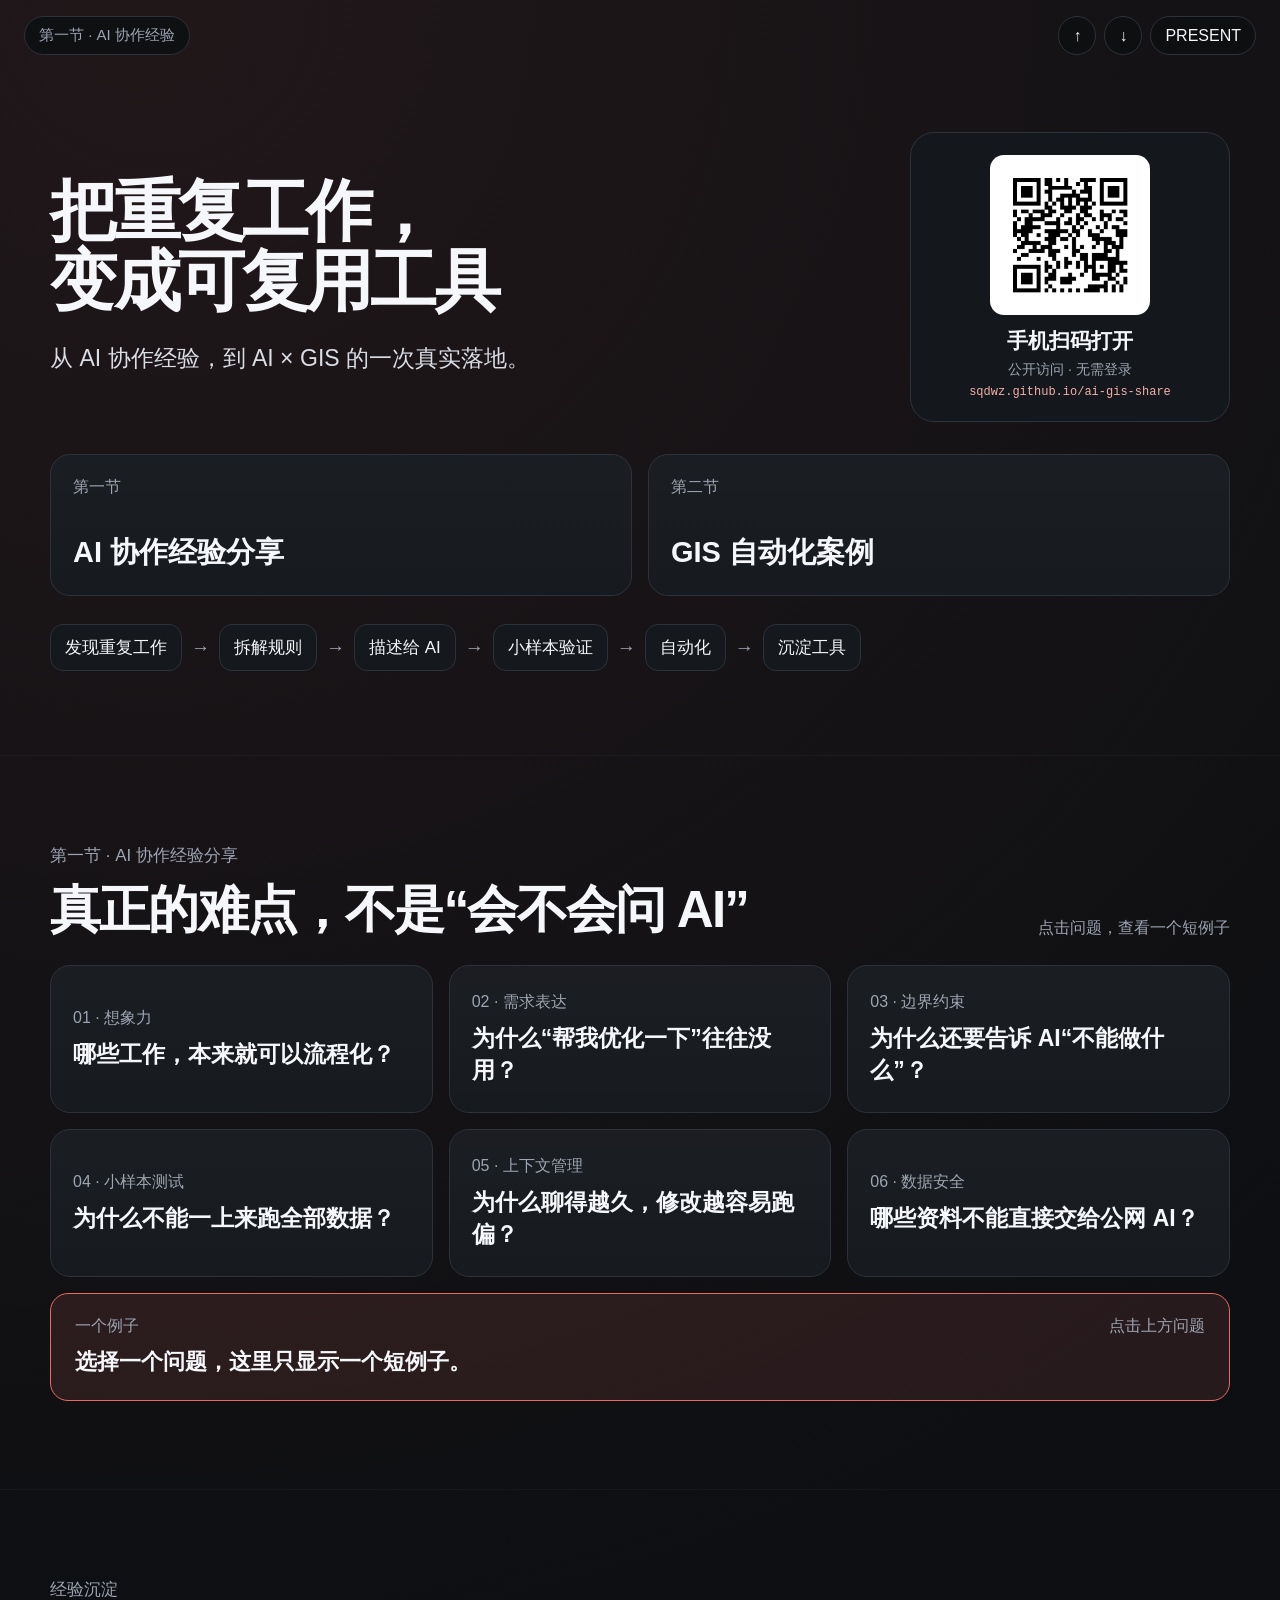
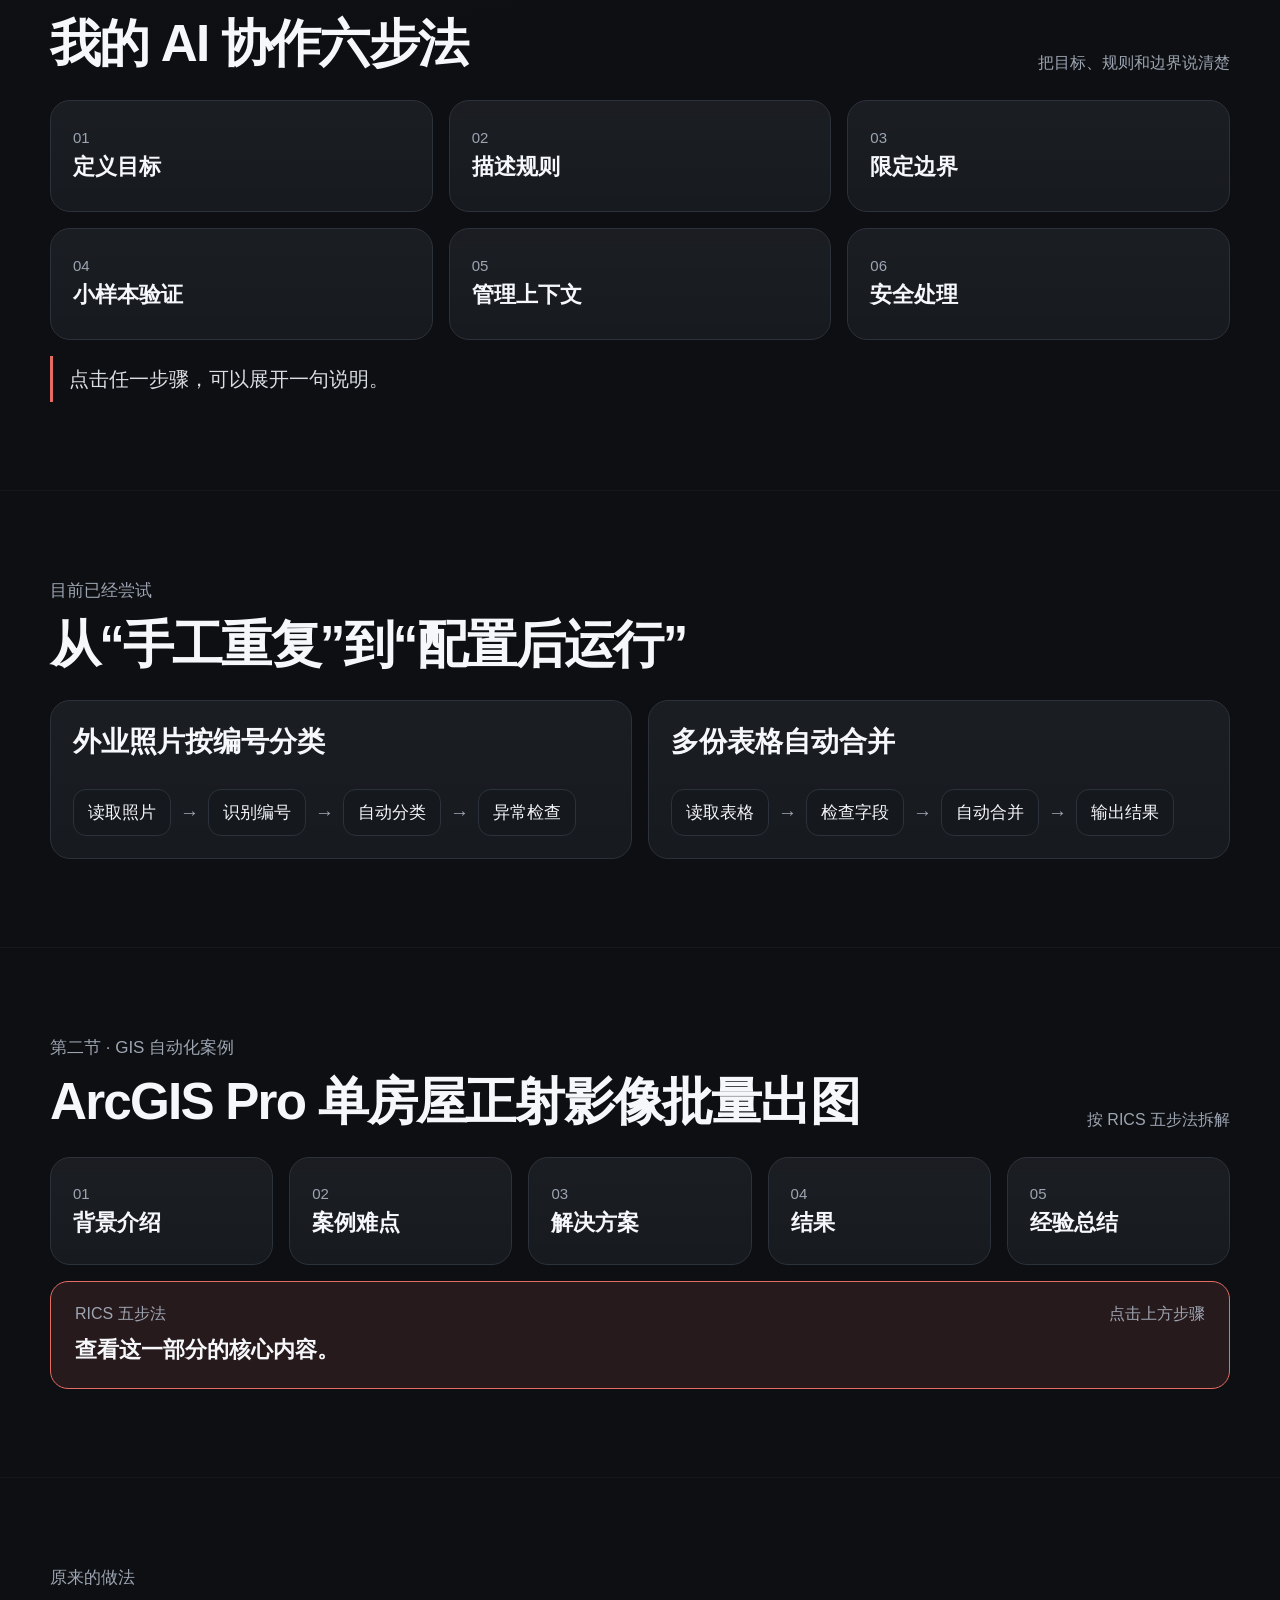
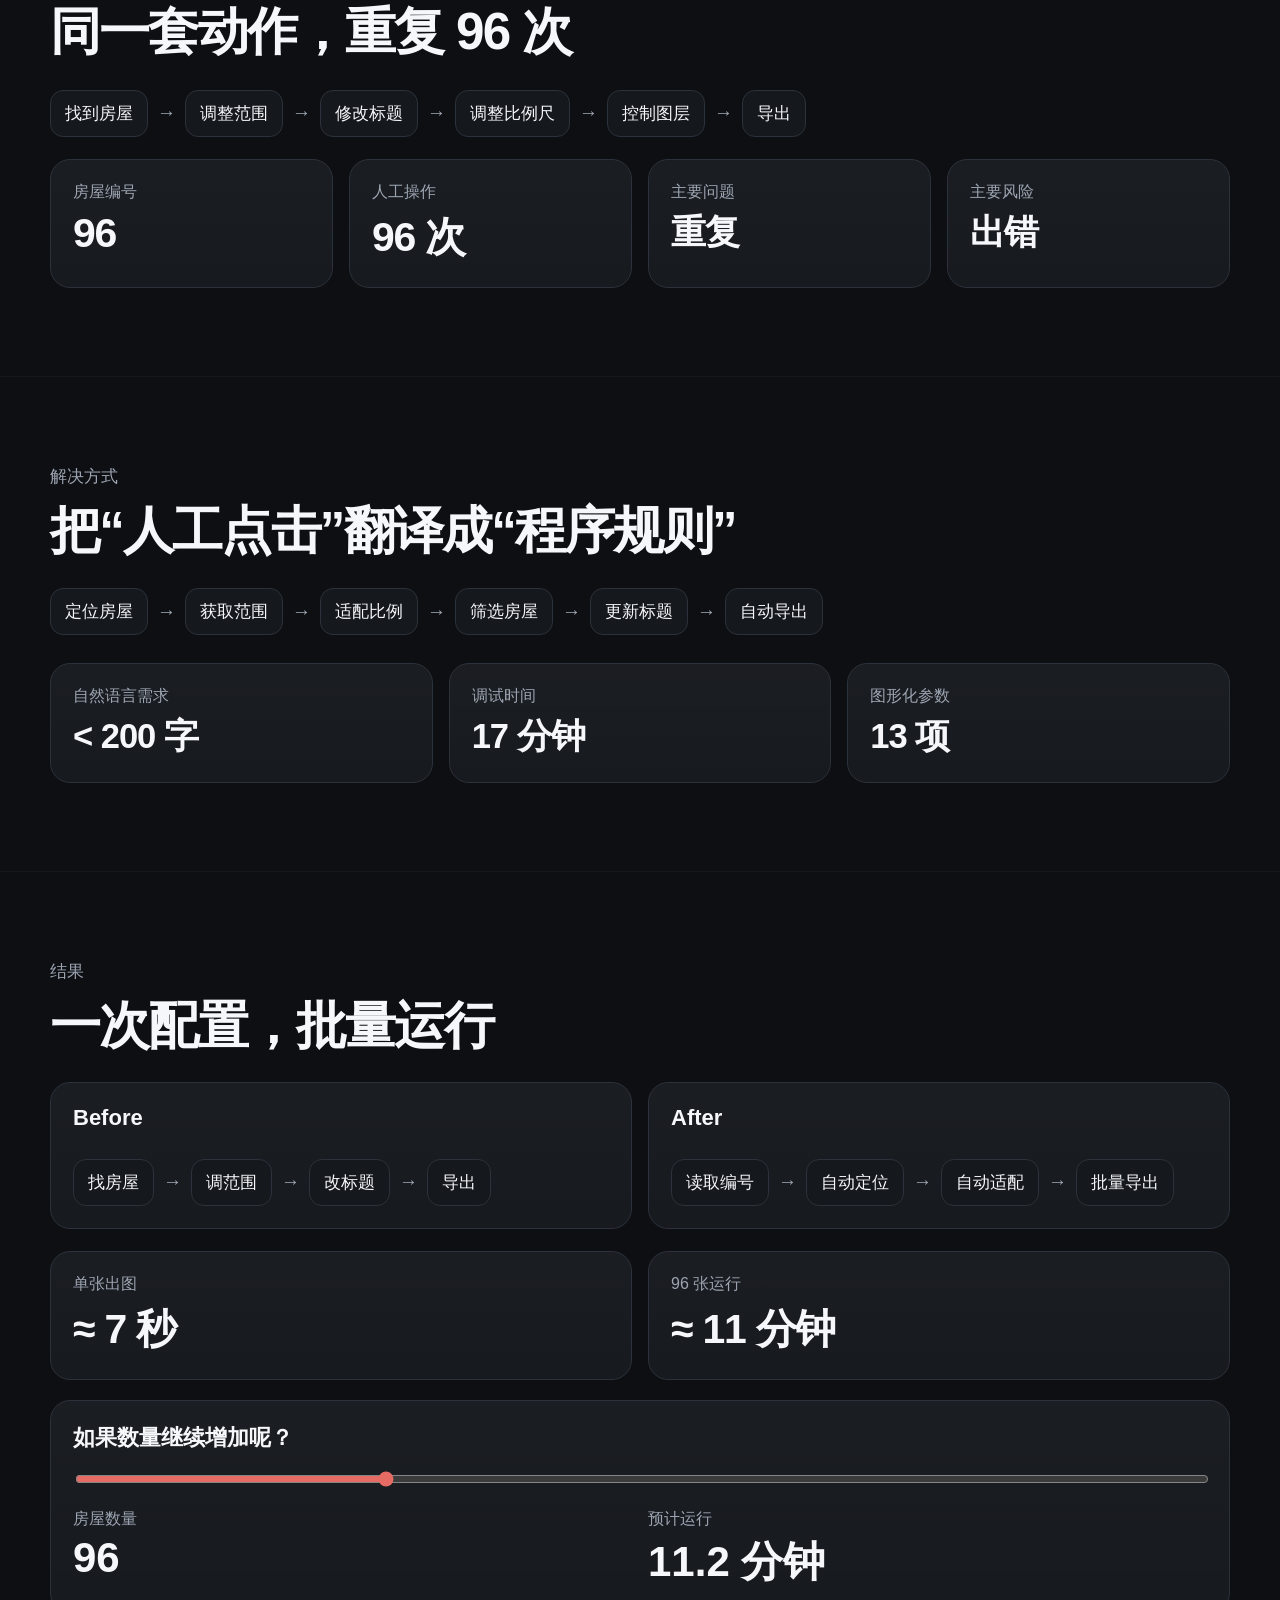
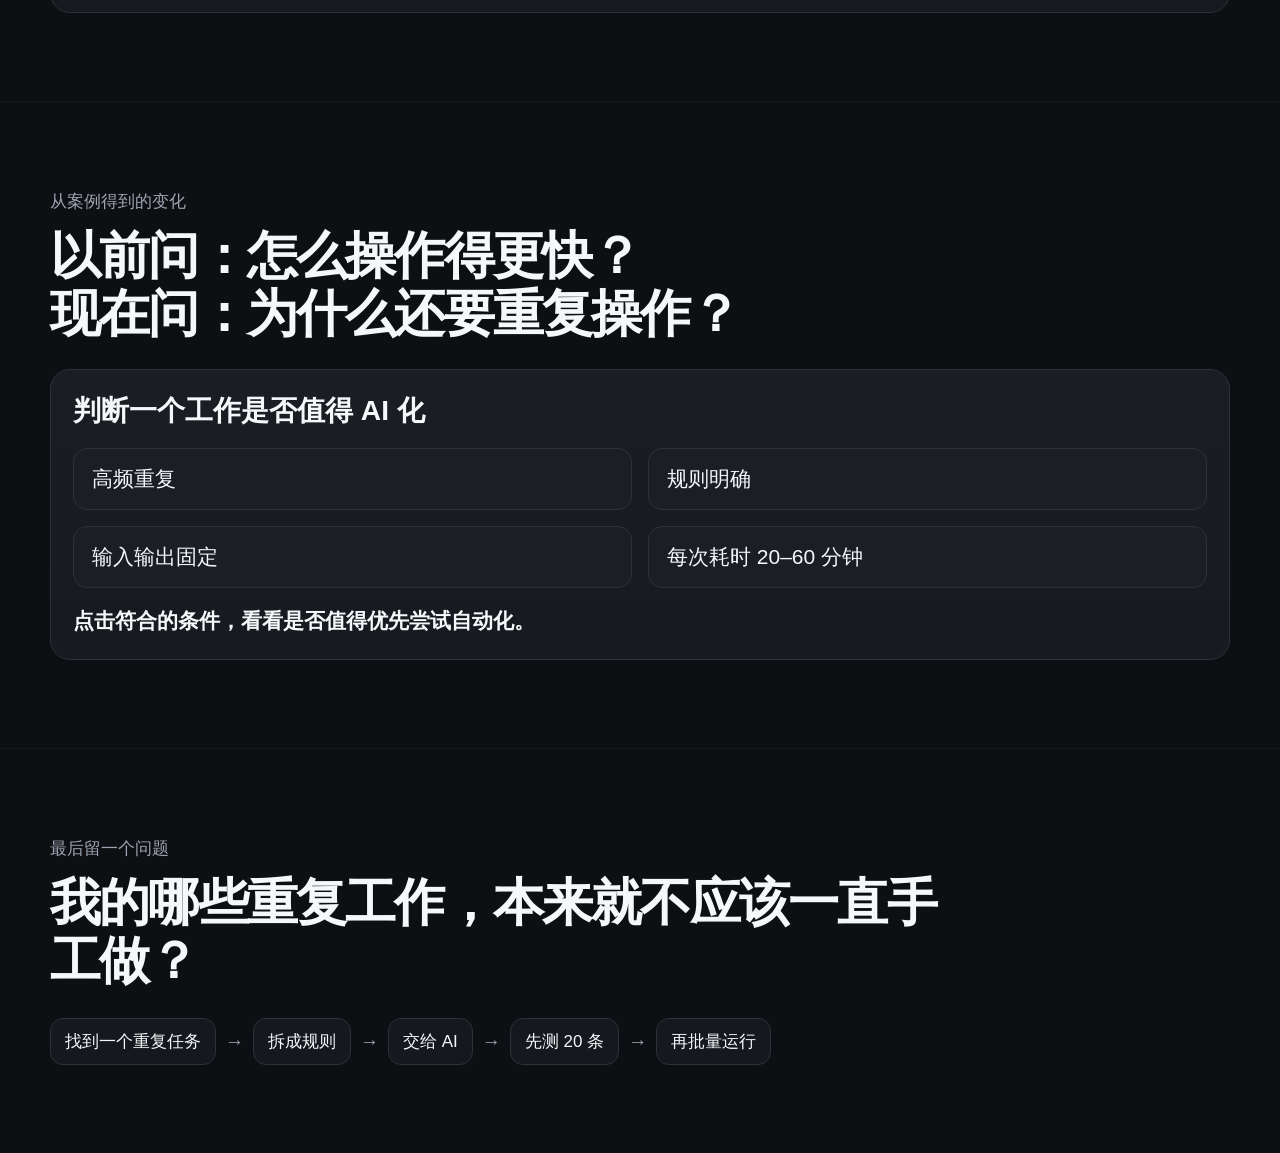
==== commit a238fb32: "Improve responsive presentation layout" ====
--- a/index.html
+++ b/index.html
@@ -5,22 +5,24 @@
 <meta name="viewport" content="width=device-width,initial-scale=1">
 <title>把重复工作，变成可复用工具｜AI × GIS 分享</title>
 <style>
-:root{--bg:#0d0f12;--panel:#15181d;--panel2:#1b1f25;--text:#f5f7fa;--muted:#9da5b2;--line:#2c323b;--accent:#e66b64;--soft:rgba(230,107,100,.12);--radius:24px;--max:1440px}
-*{box-sizing:border-box}html{scroll-behavior:smooth}body{margin:0;background:radial-gradient(circle at 10% 0,rgba(230,107,100,.09),transparent 30%),var(--bg);color:var(--text);font-family:"Microsoft YaHei","PingFang SC",Arial,sans-serif;overflow-x:hidden}
-button,input{font:inherit}button{color:inherit}.wrap{width:min(var(--max),calc(100% - 64px));margin:auto}.progress{position:fixed;top:0;left:0;width:0;height:4px;background:var(--accent);z-index:99}.topbar{position:fixed;top:0;left:0;right:0;z-index:80;display:flex;justify-content:space-between;padding:16px 24px;pointer-events:none}.topbar>*{pointer-events:auto}.pill,.ctrl{border:1px solid var(--line);background:rgba(13,15,18,.78);backdrop-filter:blur(10px);border-radius:999px;padding:9px 14px}.pill{color:var(--muted);font-size:15px}.controls{display:flex;gap:8px}.ctrl{cursor:pointer}
-section{min-height:78vh;display:flex;align-items:center;padding:110px 0 80px;scroll-margin-top:70px}.hero{min-height:100vh}.scene{width:100%}.eyebrow{font-size:20px;color:var(--muted);margin-bottom:16px}h1,h2,h3,p{margin:0}h1{font-size:clamp(50px,6.5vw,106px);line-height:1.02;letter-spacing:-.045em;max-width:1200px}h2{font-size:clamp(38px,4.7vw,74px);line-height:1.08;letter-spacing:-.035em}h3{font-size:clamp(26px,2.5vw,40px)}.lead{font-size:clamp(22px,2.2vw,34px);line-height:1.5;color:#d9dde4;margin-top:26px}
-.grid{display:grid;gap:18px}.g2{grid-template-columns:repeat(2,minmax(0,1fr))}.g3{grid-template-columns:repeat(3,minmax(0,1fr))}.g4{grid-template-columns:repeat(4,minmax(0,1fr))}
-.card{border:1px solid var(--line);background:linear-gradient(180deg,rgba(255,255,255,.025),rgba(255,255,255,.008)),var(--panel);border-radius:var(--radius);padding:26px}.section-head{display:flex;justify-content:space-between;gap:24px;align-items:flex-end;margin-bottom:30px}.note{font-size:18px;color:var(--muted);text-align:right}
-.parts{grid-template-columns:repeat(2,minmax(0,1fr));margin-top:48px}.part{min-height:190px;text-align:left;cursor:pointer;display:flex;flex-direction:column;justify-content:space-between;transition:.2s}.part:hover{transform:translateY(-4px);border-color:var(--accent)}.part small{font-size:18px;color:var(--muted)}.part strong{font-size:34px}
-.hero-overview{display:grid;grid-template-columns:minmax(0,1fr) auto;gap:24px;align-items:end;margin-top:38px}.hero-overview .flow{margin-top:0}.qr-card{display:flex;align-items:center;gap:16px;min-width:350px;border:1px solid var(--line);background:rgba(21,24,29,.92);border-radius:20px;padding:14px 16px;color:var(--text);text-decoration:none;transition:.2s}.qr-card:hover{transform:translateY(-3px);border-color:var(--accent)}.qr-card img{width:144px;height:144px;background:#fff;border-radius:14px;padding:7px}.qr-copy{display:grid;gap:7px}.qr-copy strong{font-size:21px}.qr-copy span{color:var(--muted);font-size:15px}.qr-copy code{color:#f2b0ab;font-size:13px;overflow-wrap:anywhere;max-width:170px}
-.flow{display:flex;flex-wrap:wrap;align-items:center;gap:10px;margin-top:38px}.node{border:1px solid var(--line);background:var(--panel);border-radius:14px;padding:13px 16px;font-size:20px}.arrow{color:var(--muted);font-size:22px}
-.questions{grid-template-columns:repeat(3,minmax(0,1fr))}.question{min-height:170px;text-align:left;cursor:pointer;transition:.18s}.question:hover{transform:translateY(-3px)}.question.active,.step.active,.rics.active,.criterion.active{border-color:var(--accent);background:var(--soft)}.qnum{font-size:18px;color:var(--muted)}.qtitle{font-size:27px;line-height:1.32;font-weight:700;margin-top:12px}.example,.rics-box{border:1px solid var(--accent);background:var(--soft);border-radius:20px;padding:24px 28px;margin-top:18px}.ex-top{display:flex;justify-content:space-between;gap:15px;color:var(--muted);font-size:18px}.ex-text,.rics-text{font-size:25px;line-height:1.5;font-weight:650;margin-top:10px}
-.steps{grid-template-columns:repeat(3,minmax(0,1fr))}.step,.rics{min-height:126px;text-align:left;cursor:pointer;transition:.18s}.snum{font-size:17px;color:var(--muted)}.sname{font-size:25px;font-weight:700;margin-top:6px}.detail{font-size:22px;line-height:1.5;color:#d9dde4;border-left:3px solid var(--accent);padding:9px 0 9px 18px;margin-top:18px}
-.rics-grid{grid-template-columns:repeat(5,minmax(0,1fr));margin-top:24px}.rics{min-height:116px}.rics-text{margin-top:8px}.metrics{grid-template-columns:repeat(4,minmax(0,1fr));margin-top:26px}.mlabel{font-size:18px;color:var(--muted)}.mvalue{font-size:clamp(36px,3.6vw,60px);font-weight:800;margin-top:8px;letter-spacing:-.03em}.mvalue.sm{font-size:clamp(30px,3vw,50px)}
-.compare{grid-template-columns:repeat(2,minmax(0,1fr));margin-top:24px}.compare-title{font-size:24px;font-weight:700}.slider{margin-top:24px}.slider label{font-size:24px;font-weight:700;display:block;margin-bottom:18px}.slider input{width:100%;accent-color:var(--accent)}.slider-values{display:grid;grid-template-columns:1fr 1fr;gap:16px;margin-top:20px}.big{font-size:48px;font-weight:800;margin-top:4px}
-.criteria{grid-template-columns:1fr 1fr;margin-top:20px}.criterion{border:1px solid var(--line);background:var(--panel2);border-radius:16px;padding:18px 20px;text-align:left;font-size:23px;cursor:pointer}.priority{font-size:24px;font-weight:700;line-height:1.45;margin-top:20px}.final{min-height:92vh}.fade{opacity:0;transform:translateY(26px);transition:opacity .65s ease,transform .65s ease}.fade.show{opacity:1;transform:none}
-@media(max-width:1100px){.questions,.steps{grid-template-columns:repeat(2,minmax(0,1fr))}.rics-grid{grid-template-columns:repeat(3,minmax(0,1fr))}.metrics{grid-template-columns:repeat(2,minmax(0,1fr))}.wrap{width:min(var(--max),calc(100% - 36px))}}
-@media(max-width:760px){section{min-height:auto;padding:90px 0 52px}.hero{min-height:auto;padding-top:120px}.g2,.g3,.g4,.parts,.questions,.steps,.rics-grid,.metrics,.compare,.criteria,.hero-overview{grid-template-columns:1fr}.section-head{align-items:flex-start;flex-direction:column}.note{text-align:left}.node{font-size:17px}.qtitle{font-size:24px}.ex-text,.rics-text{font-size:22px}.topbar{padding:10px 12px}.qr-card{min-width:0;width:100%}.qr-card img{width:124px;height:124px}.qr-copy code{max-width:none}}
+:root{--bg:#0d0f12;--panel:#15181d;--panel2:#1b1f25;--text:#f5f7fa;--muted:#9da5b2;--line:#2c323b;--accent:#e66b64;--soft:rgba(230,107,100,.12);--radius:20px;--max:1180px}
+*{box-sizing:border-box}html{scroll-behavior:smooth}body{margin:0;background:radial-gradient(circle at 12% 0,rgba(230,107,100,.09),transparent 28%),var(--bg);color:var(--text);font-family:"Microsoft YaHei","PingFang SC",Arial,sans-serif;overflow-x:hidden}
+button,input{font:inherit}button{color:inherit}.wrap{width:min(var(--max),calc(100% - 48px));margin:auto}.progress{position:fixed;top:0;left:0;width:0;height:4px;background:var(--accent);z-index:99}.topbar{position:fixed;top:0;left:0;right:0;z-index:80;display:flex;justify-content:space-between;padding:16px 24px;pointer-events:none}.topbar>*{pointer-events:auto}.pill,.ctrl{border:1px solid var(--line);background:rgba(13,15,18,.82);backdrop-filter:blur(12px);border-radius:999px;padding:9px 14px}.pill{color:var(--muted);font-size:15px}.controls{display:flex;gap:8px}.ctrl{cursor:pointer}
+section{display:flex;align-items:center;padding:88px 0;scroll-margin-top:68px;border-top:1px solid rgba(255,255,255,.035)}.hero{padding:132px 0 84px;border-top:0}.scene{position:relative}.eyebrow{font-size:17px;color:var(--muted);margin-bottom:14px}h1,h2,h3,p{margin:0}h1{font-size:clamp(54px,5.2vw,80px);line-height:1.05;letter-spacing:-.045em}h1 .title-line{display:block;white-space:nowrap}h2{font-size:clamp(34px,4vw,54px);line-height:1.14;letter-spacing:-.035em;max-width:920px}h3{font-size:clamp(25px,2.2vw,34px)}.lead{font-size:clamp(20px,1.8vw,27px);line-height:1.55;color:#d9dde4;margin-top:24px;max-width:760px}
+.hero-main{display:grid;grid-template-columns:minmax(0,1fr) 320px;gap:54px;align-items:center}.grid{display:grid;gap:16px}.g2{grid-template-columns:repeat(2,minmax(0,1fr))}.g3{grid-template-columns:repeat(3,minmax(0,1fr))}.g4{grid-template-columns:repeat(4,minmax(0,1fr))}
+.card{border:1px solid var(--line);background:linear-gradient(180deg,rgba(255,255,255,.025),rgba(255,255,255,.008)),var(--panel);border-radius:var(--radius);padding:22px}.section-head{display:flex;justify-content:space-between;gap:24px;align-items:flex-end;margin-bottom:26px}.note{font-size:16px;color:var(--muted);text-align:right;max-width:260px}
+.parts{grid-template-columns:repeat(2,minmax(0,1fr));margin-top:32px}.part{min-height:142px;text-align:left;cursor:pointer;display:flex;flex-direction:column;justify-content:space-between;transition:.2s}.part:hover{transform:translateY(-3px);border-color:var(--accent)}.part small{font-size:16px;color:var(--muted)}.part strong{font-size:29px}
+.qr-card{display:grid;justify-items:center;gap:12px;border:1px solid var(--line);background:rgba(21,24,29,.94);border-radius:24px;padding:22px;color:var(--text);text-align:center;text-decoration:none;transition:.2s}.qr-card:hover{transform:translateY(-3px);border-color:var(--accent)}.qr-card img{width:160px;height:160px;background:#fff;border-radius:14px;padding:7px}.qr-copy{display:grid;gap:6px}.qr-copy strong{font-size:21px}.qr-copy span{color:var(--muted);font-size:14px}.qr-copy code{color:#f2b0ab;font-size:12px;overflow-wrap:anywhere}.hero-flow{margin-top:24px}
+.flow{display:flex;flex-wrap:wrap;align-items:center;gap:9px;margin-top:28px}.node{border:1px solid var(--line);background:var(--panel);border-radius:13px;padding:11px 14px;font-size:17px}.arrow{color:var(--muted);font-size:19px}
+.questions{grid-template-columns:repeat(3,minmax(0,1fr))}.question{min-height:148px;text-align:left;cursor:pointer;transition:.18s}.question:hover{transform:translateY(-3px)}.question.active,.step.active,.rics.active,.criterion.active{border-color:var(--accent);background:var(--soft)}.qnum{font-size:16px;color:var(--muted)}.qtitle{font-size:23px;line-height:1.38;font-weight:700;margin-top:10px}.example,.rics-box{border:1px solid var(--accent);background:var(--soft);border-radius:18px;padding:22px 24px;margin-top:16px}.ex-top{display:flex;justify-content:space-between;gap:15px;color:var(--muted);font-size:16px}.ex-text,.rics-text{font-size:22px;line-height:1.5;font-weight:650;margin-top:8px}
+.steps{grid-template-columns:repeat(3,minmax(0,1fr))}.step,.rics{min-height:112px;text-align:left;cursor:pointer;transition:.18s}.snum{font-size:15px;color:var(--muted)}.sname{font-size:22px;font-weight:700;margin-top:6px}.detail{font-size:20px;line-height:1.5;color:#d9dde4;border-left:3px solid var(--accent);padding:8px 0 8px 16px;margin-top:16px}
+.rics-grid{grid-template-columns:repeat(5,minmax(0,1fr));margin-top:20px}.rics{min-height:108px}.rics-text{margin-top:8px}.metrics{grid-template-columns:repeat(4,minmax(0,1fr));margin-top:22px}.mlabel{font-size:16px;color:var(--muted)}.mvalue{font-size:clamp(34px,3.2vw,50px);font-weight:800;margin-top:7px;letter-spacing:-.03em}.mvalue.sm{font-size:clamp(28px,2.7vw,42px)}
+.compare{grid-template-columns:repeat(2,minmax(0,1fr));margin-top:20px}.compare-title{font-size:22px;font-weight:700}.slider{margin-top:20px}.slider label{font-size:22px;font-weight:700;display:block;margin-bottom:16px}.slider input{width:100%;accent-color:var(--accent)}.slider-values{display:grid;grid-template-columns:1fr 1fr;gap:16px;margin-top:18px}.big{font-size:42px;font-weight:800;margin-top:4px}
+.criteria{grid-template-columns:1fr 1fr;margin-top:18px}.criterion{border:1px solid var(--line);background:var(--panel2);border-radius:14px;padding:16px 18px;text-align:left;font-size:21px;cursor:pointer}.priority{font-size:21px;font-weight:700;line-height:1.45;margin-top:18px}.fade{opacity:0;transform:translateY(20px);transition:opacity .55s ease,transform .55s ease}.fade.show{opacity:1;transform:none}
+@media(max-width:1100px){.wrap{width:min(var(--max),calc(100% - 40px))}.hero-main{grid-template-columns:minmax(0,1fr) 270px;gap:32px}.qr-card img{width:132px;height:132px}.questions,.steps{grid-template-columns:repeat(2,minmax(0,1fr))}.rics-grid{grid-template-columns:repeat(3,minmax(0,1fr))}.metrics{grid-template-columns:repeat(2,minmax(0,1fr))}}
+@media(max-width:860px){section{padding:72px 0}.hero{padding-top:118px}.hero-main{grid-template-columns:1fr}.qr-card{grid-template-columns:auto 1fr;justify-items:start;text-align:left;padding:16px}.qr-card img{grid-row:1;width:120px;height:120px}.qr-copy{align-self:center}.parts{margin-top:24px}}
+@media(max-width:700px){.wrap{width:calc(100% - 32px)}section{padding:64px 0}.hero{padding:100px 0 58px}h1{font-size:clamp(35px,10.5vw,46px);line-height:1.08}h2{font-size:clamp(30px,8vw,42px)}.lead{font-size:19px;margin-top:18px}.g2,.g3,.g4,.parts,.questions,.steps,.rics-grid,.metrics,.compare,.criteria{grid-template-columns:1fr}.part{min-height:112px}.part strong{font-size:25px}.section-head{align-items:flex-start;flex-direction:column;margin-bottom:22px}.note{text-align:left}.flow{flex-wrap:nowrap;overflow-x:auto;padding-bottom:8px;scrollbar-width:none}.flow::-webkit-scrollbar{display:none}.node,.arrow{flex:0 0 auto}.node{font-size:16px}.qtitle{font-size:22px}.ex-text,.rics-text{font-size:20px}.topbar{padding:10px 12px}.pill{display:none}.controls{margin-left:auto}.card{padding:20px}.qr-card{width:100%}.qr-card img{width:132px;height:132px}.slider-values{grid-template-columns:1fr 1fr}.big{font-size:34px}}
+@media(max-width:380px){.wrap{width:calc(100% - 24px)}h1{font-size:34px}.qr-card{grid-template-columns:116px minmax(0,1fr);gap:12px}.qr-card img{width:116px;height:116px}.qr-copy strong{font-size:18px}.qr-copy code{font-size:11px}.ctrl{padding:8px 12px}}
 </style>
 </head>
 <body>
@@ -36,20 +38,22 @@
 
 <main>
 <section class="hero" id="home"><div class="wrap scene fade">
-  <h1>把重复工作，变成可复用工具</h1>
-  <p class="lead">从 AI 协作经验，到 AI × GIS 的一次真实落地。</p>
-  <div class="grid parts">
-    <button class="card part" data-jump="experience"><small>第一节</small><strong>AI 协作经验分享</strong></button>
-    <button class="card part" data-jump="case"><small>第二节</small><strong>GIS 自动化案例</strong></button>
-  </div>
-  <div class="hero-overview">
-    <div class="flow">
-      <span class="node">发现重复工作</span><span class="arrow">→</span><span class="node">拆解规则</span><span class="arrow">→</span><span class="node">描述给 AI</span><span class="arrow">→</span><span class="node">小样本验证</span><span class="arrow">→</span><span class="node">自动化</span><span class="arrow">→</span><span class="node">沉淀工具</span>
+  <div class="hero-main">
+    <div>
+      <h1><span class="title-line">把重复工作，</span><span class="title-line">变成可复用工具</span></h1>
+      <p class="lead">从 AI 协作经验，到 AI × GIS 的一次真实落地。</p>
     </div>
     <a class="qr-card" href="https://sqdwz.github.io/ai-gis-share/" target="_blank" rel="noopener" aria-label="打开 AI GIS 会议分享公开页面">
       <img src="qr-code.png" alt="AI GIS 会议分享公开网址二维码">
       <span class="qr-copy"><strong>手机扫码打开</strong><span>公开访问 · 无需登录</span><code>sqdwz.github.io/ai-gis-share</code></span>
     </a>
+  </div>
+  <div class="grid parts">
+    <button class="card part" data-jump="experience"><small>第一节</small><strong>AI 协作经验分享</strong></button>
+    <button class="card part" data-jump="case"><small>第二节</small><strong>GIS 自动化案例</strong></button>
+  </div>
+  <div class="flow hero-flow">
+    <span class="node">发现重复工作</span><span class="arrow">→</span><span class="node">拆解规则</span><span class="arrow">→</span><span class="node">描述给 AI</span><span class="arrow">→</span><span class="node">小样本验证</span><span class="arrow">→</span><span class="node">自动化</span><span class="arrow">→</span><span class="node">沉淀工具</span>
   </div>
 </div></section>
 
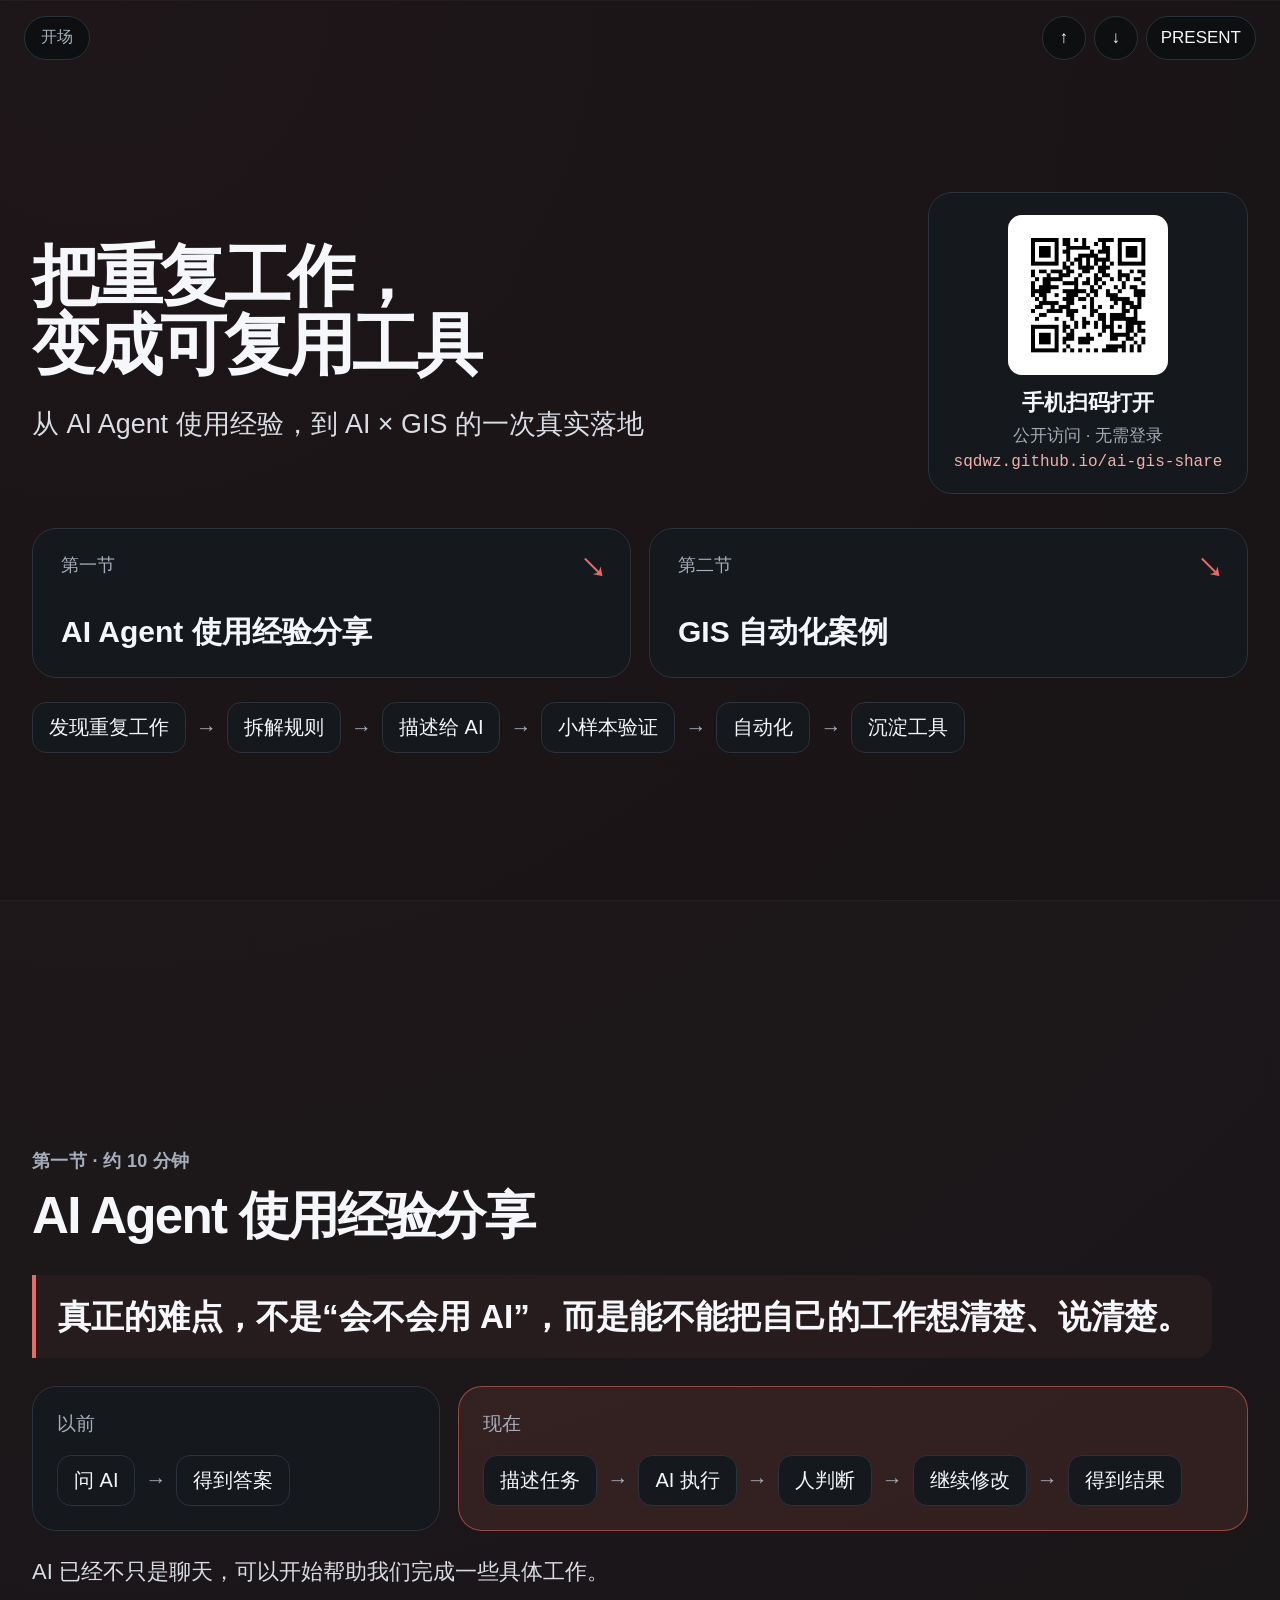
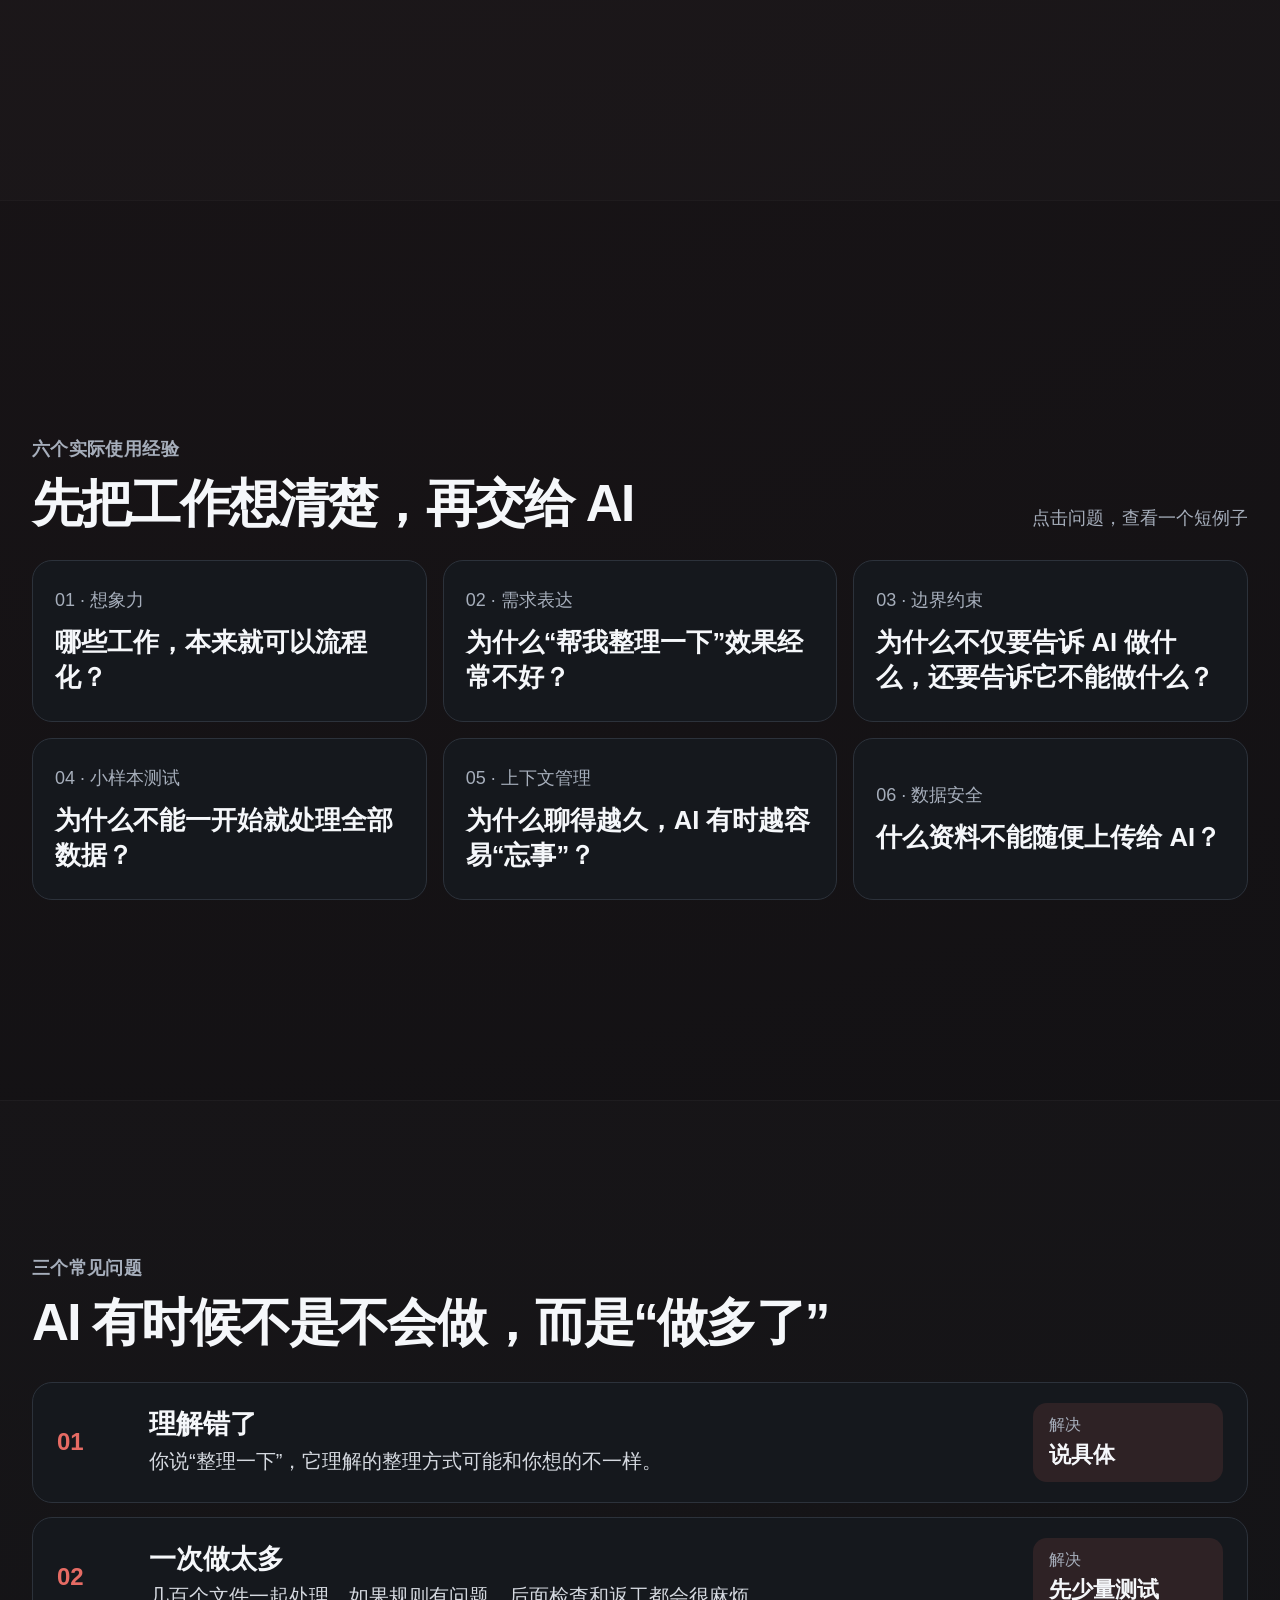
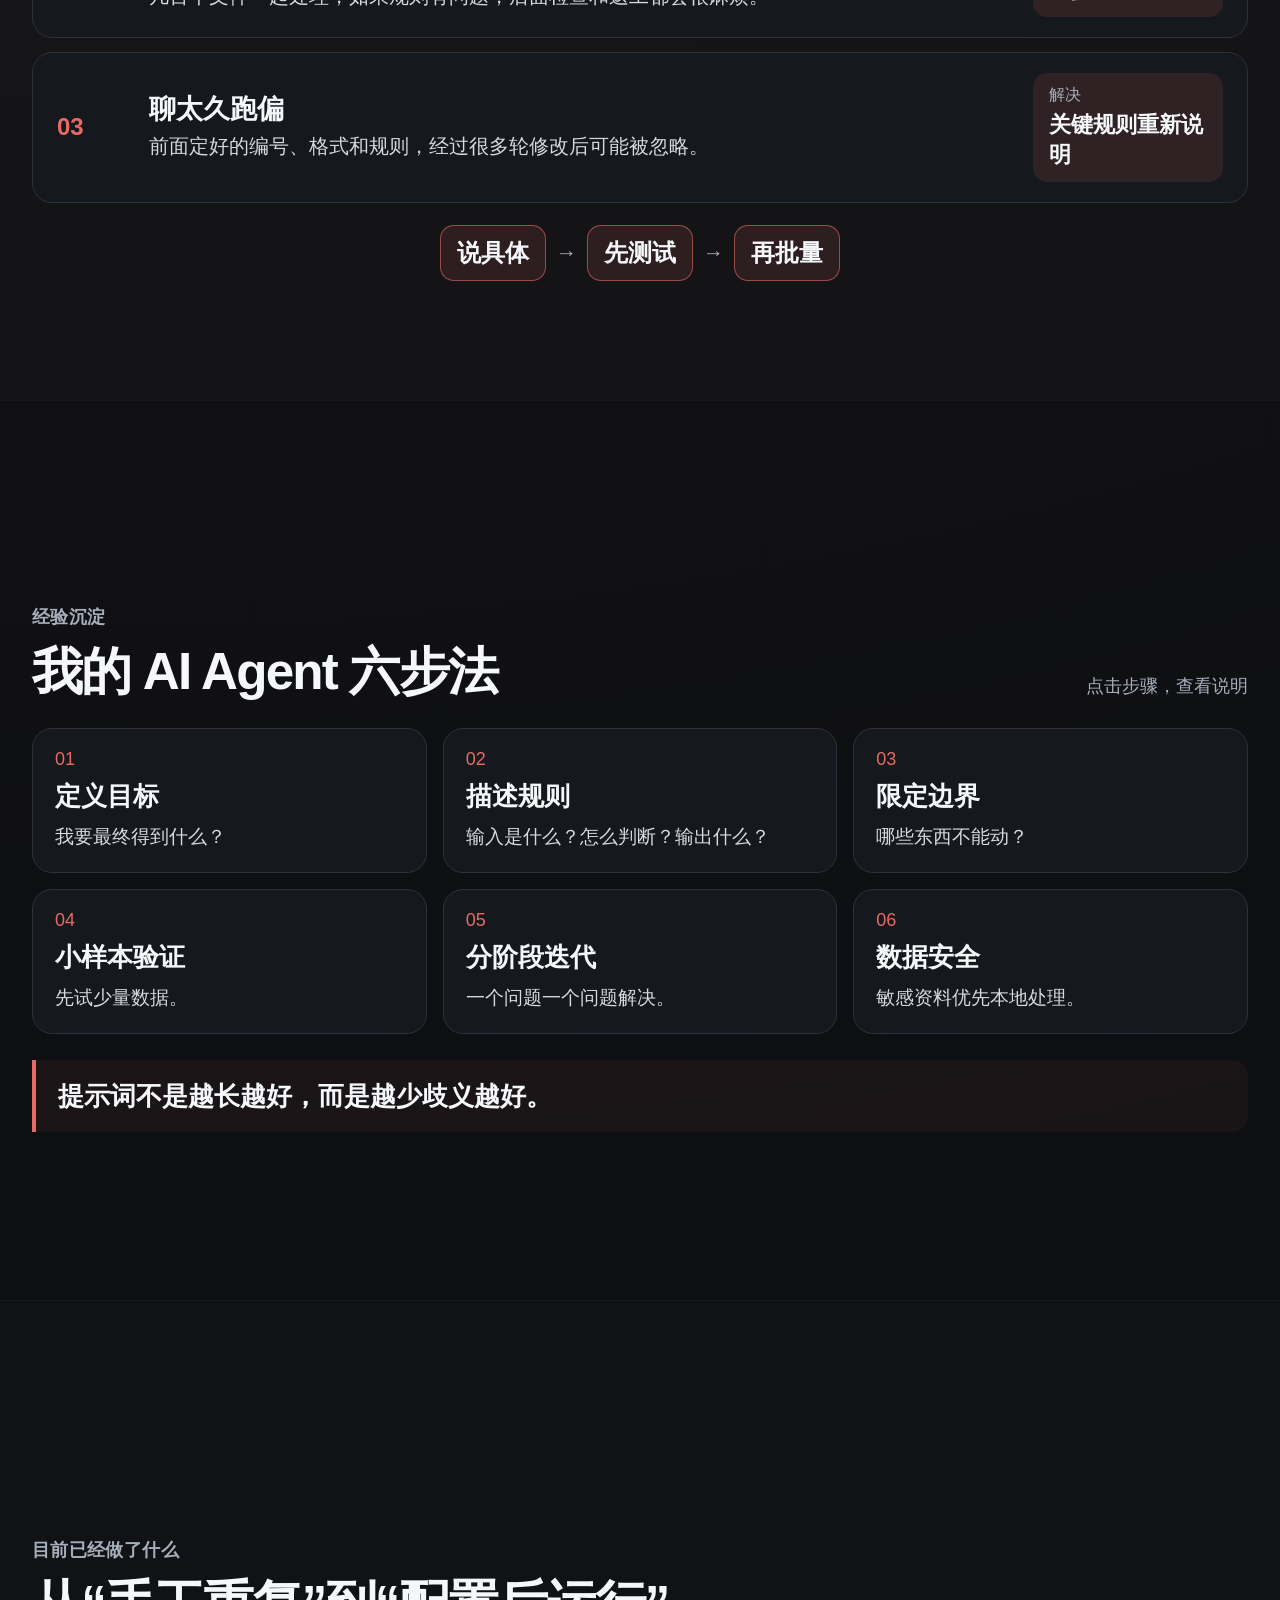
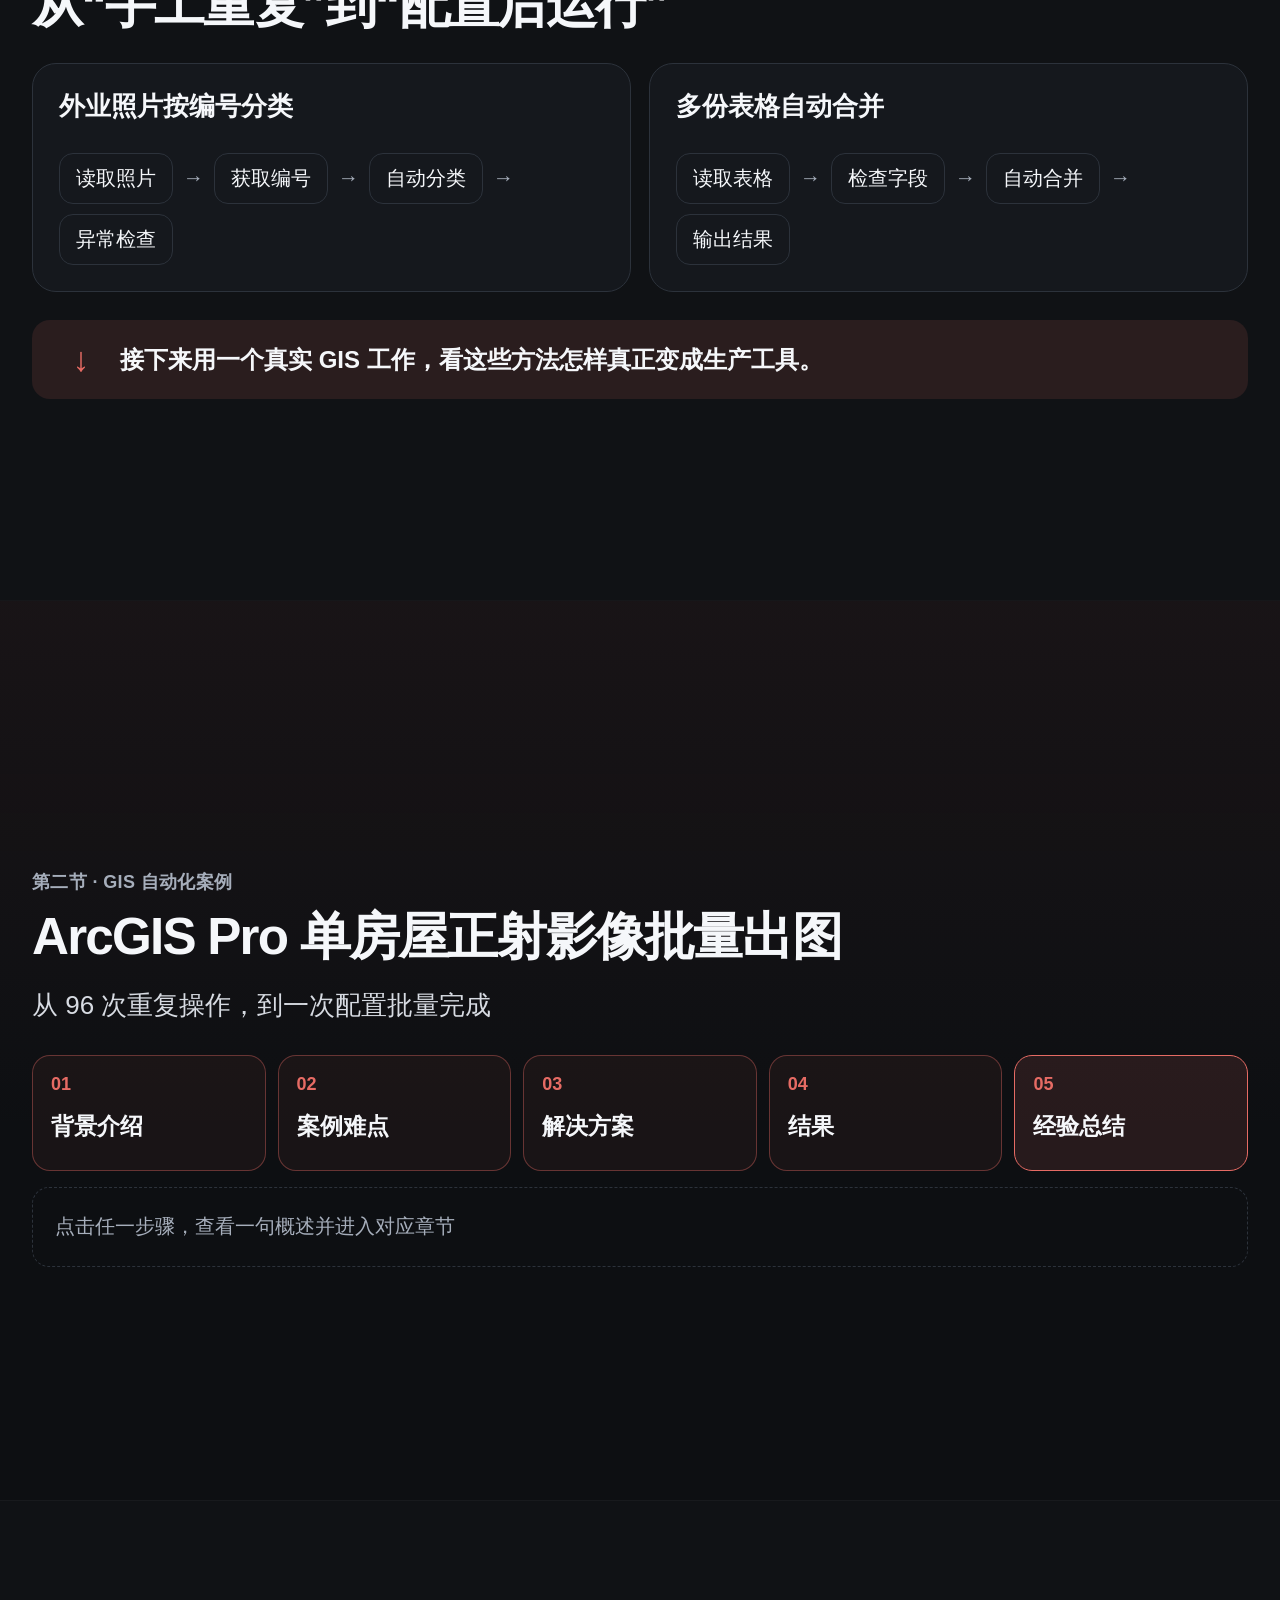
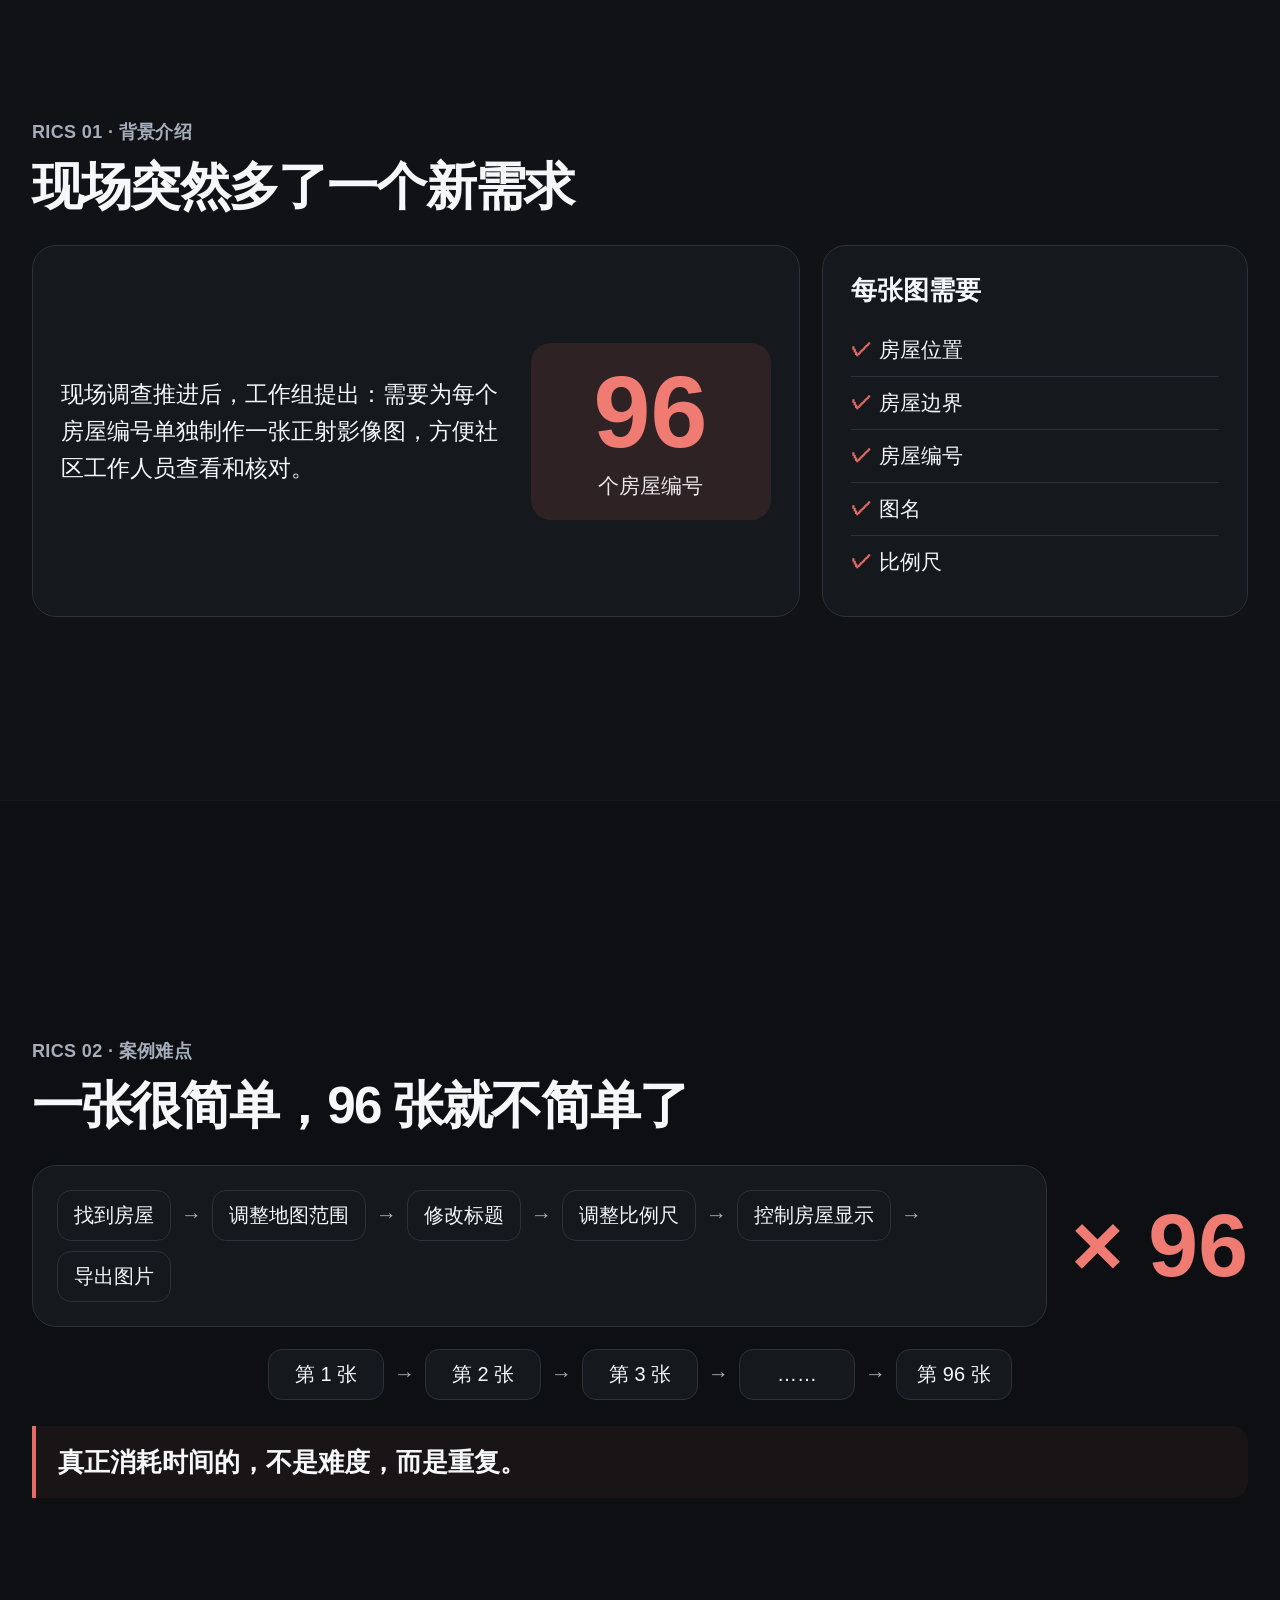
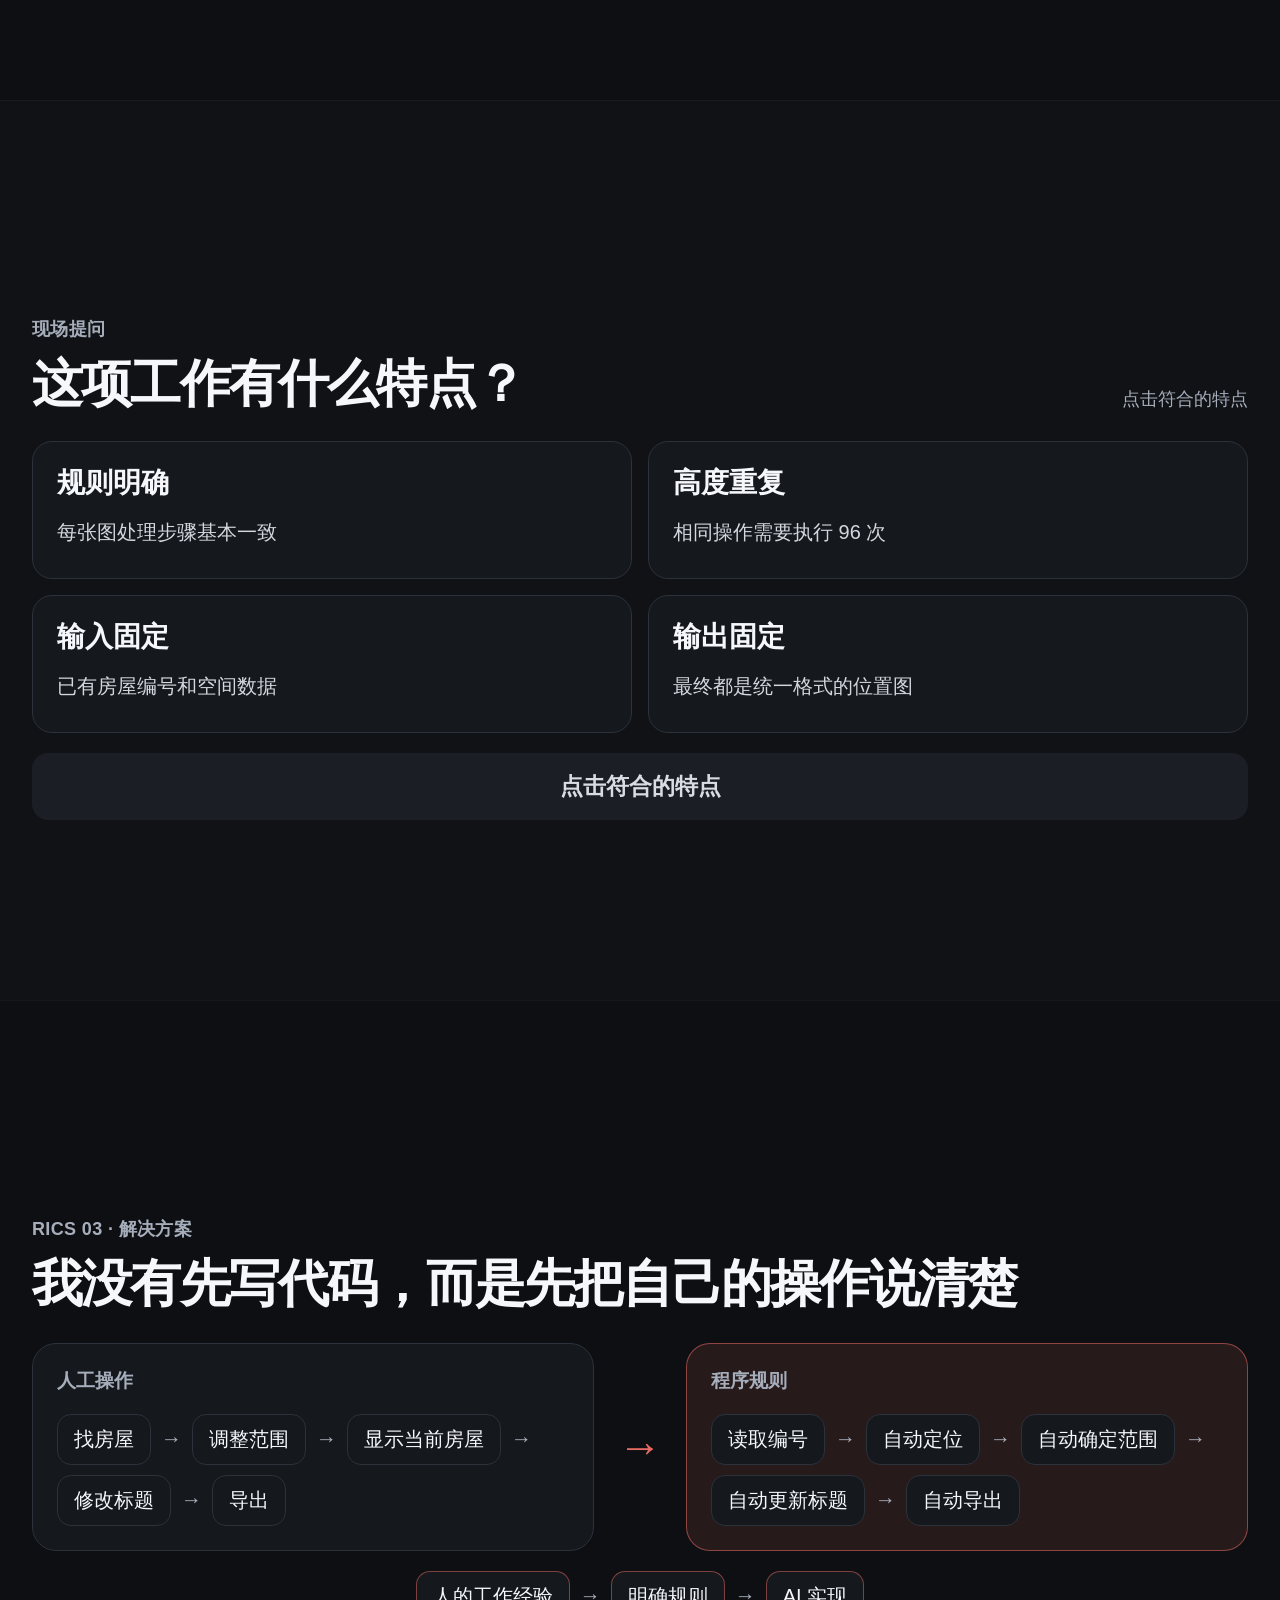
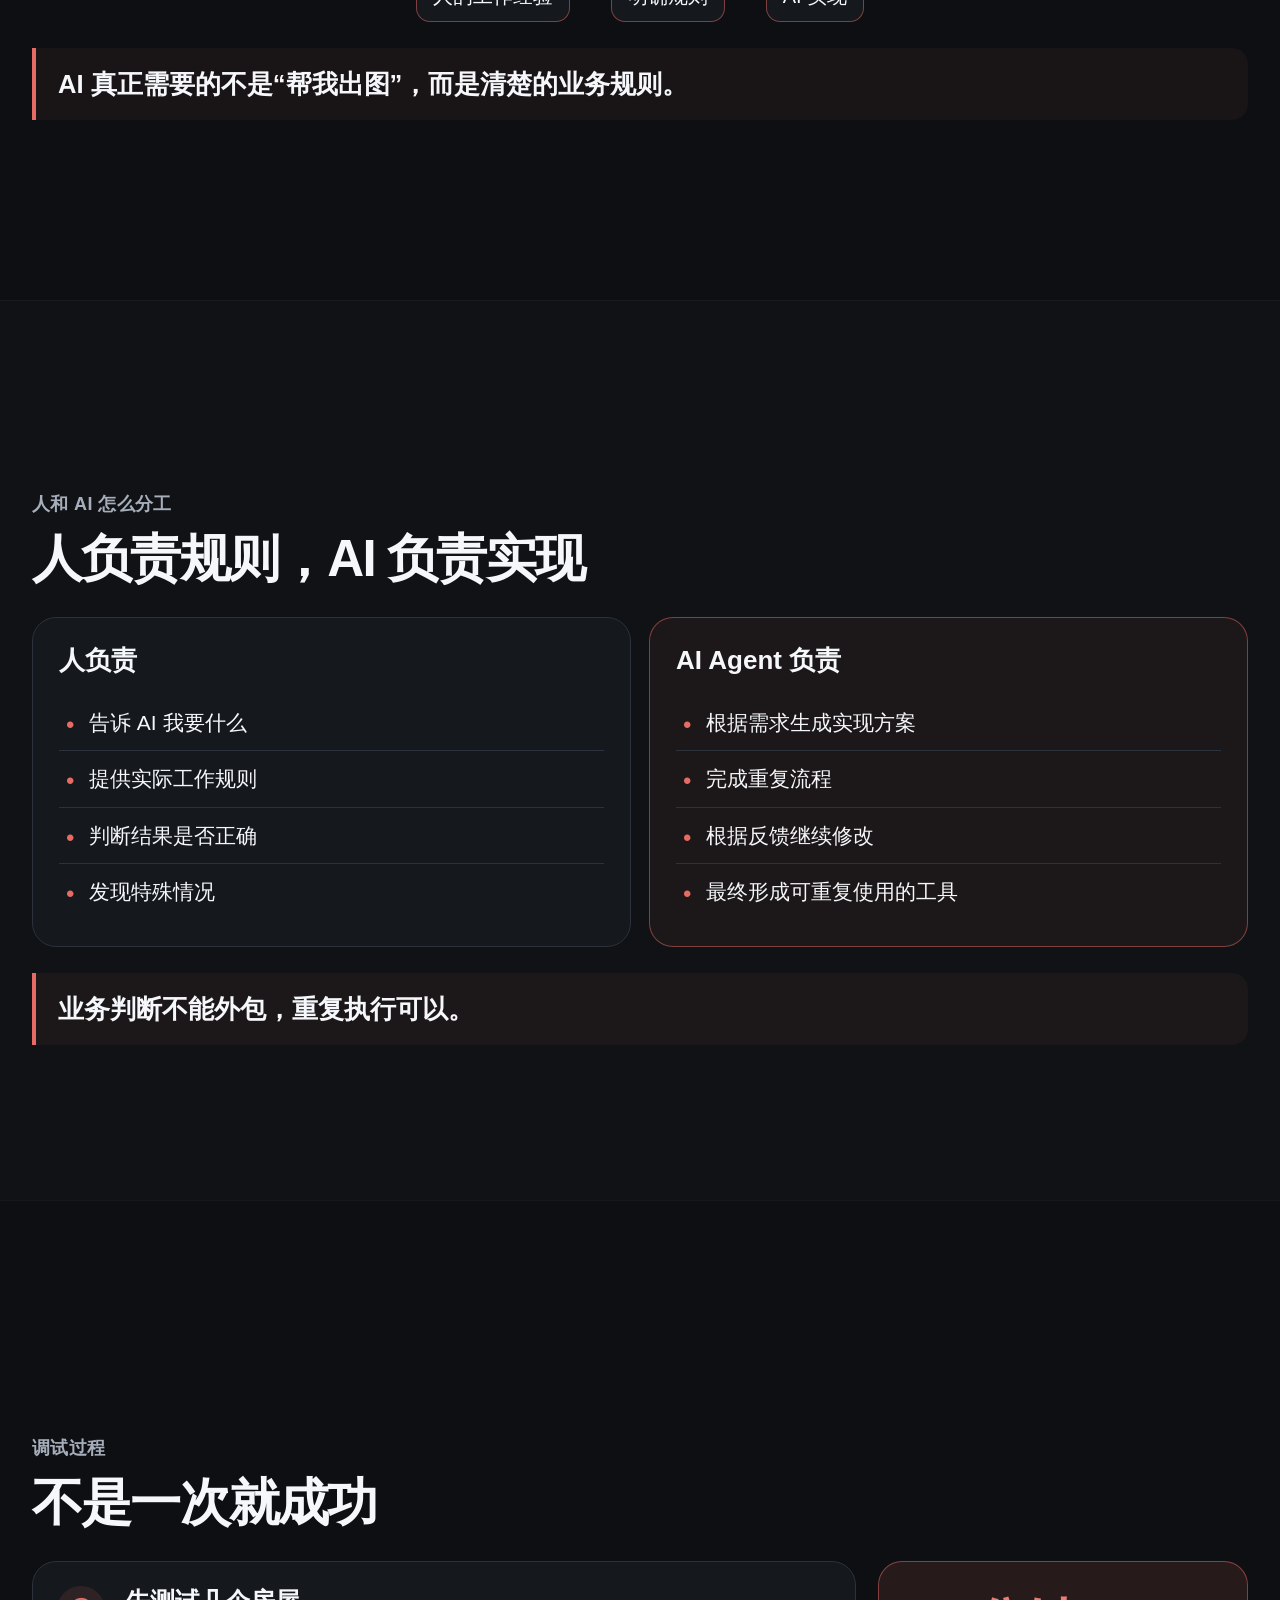
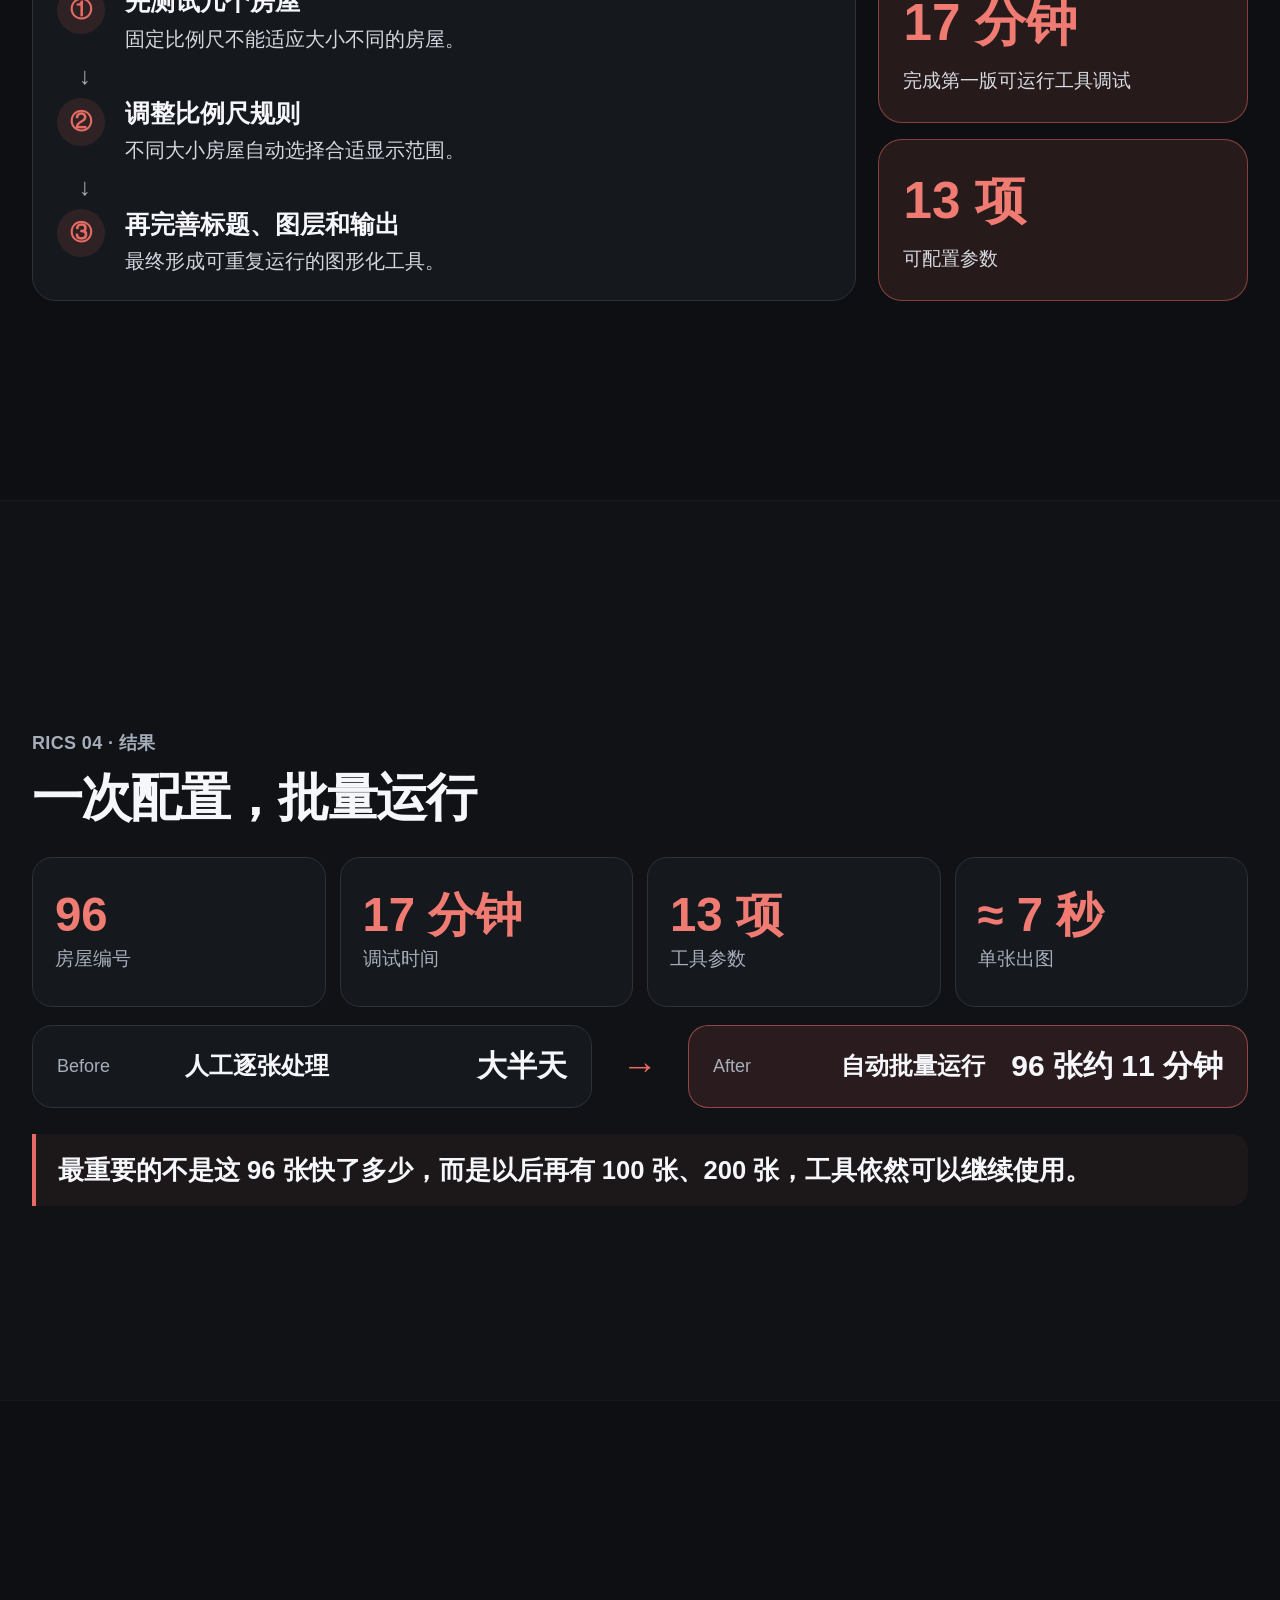
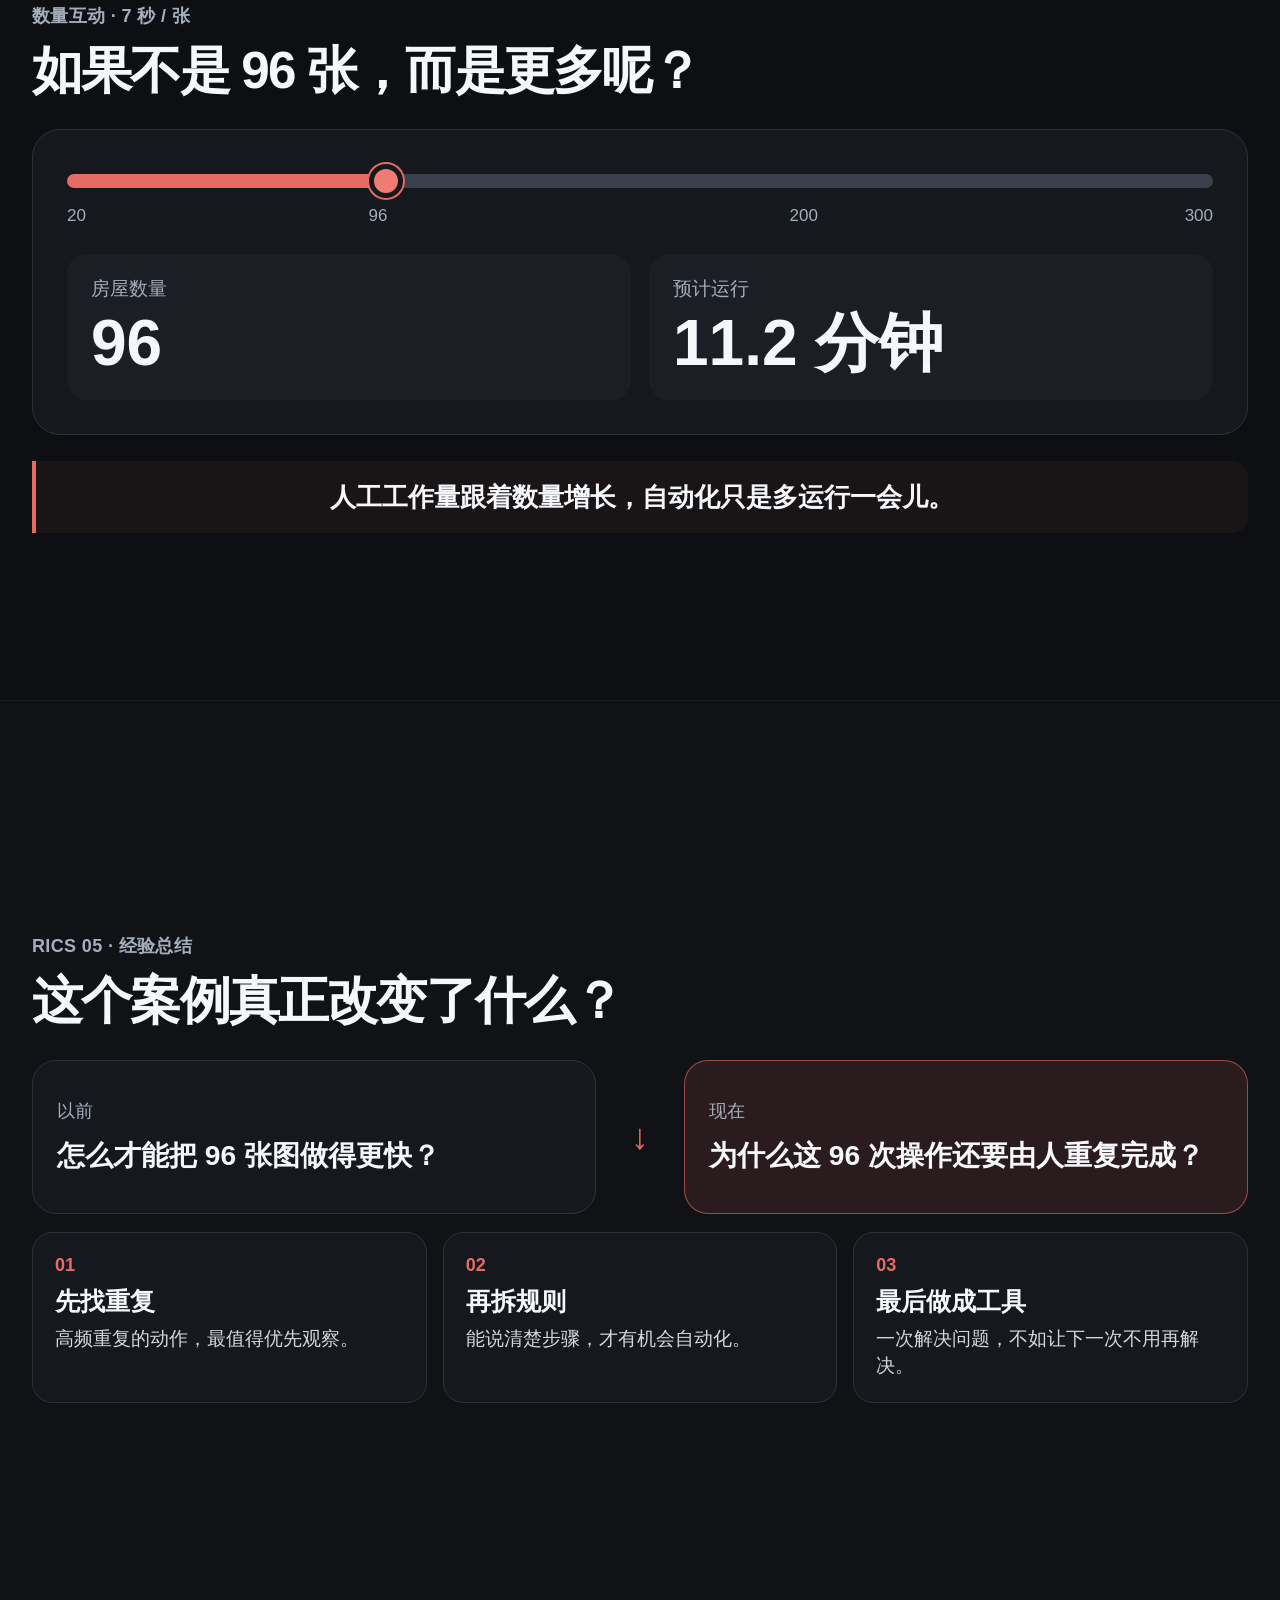
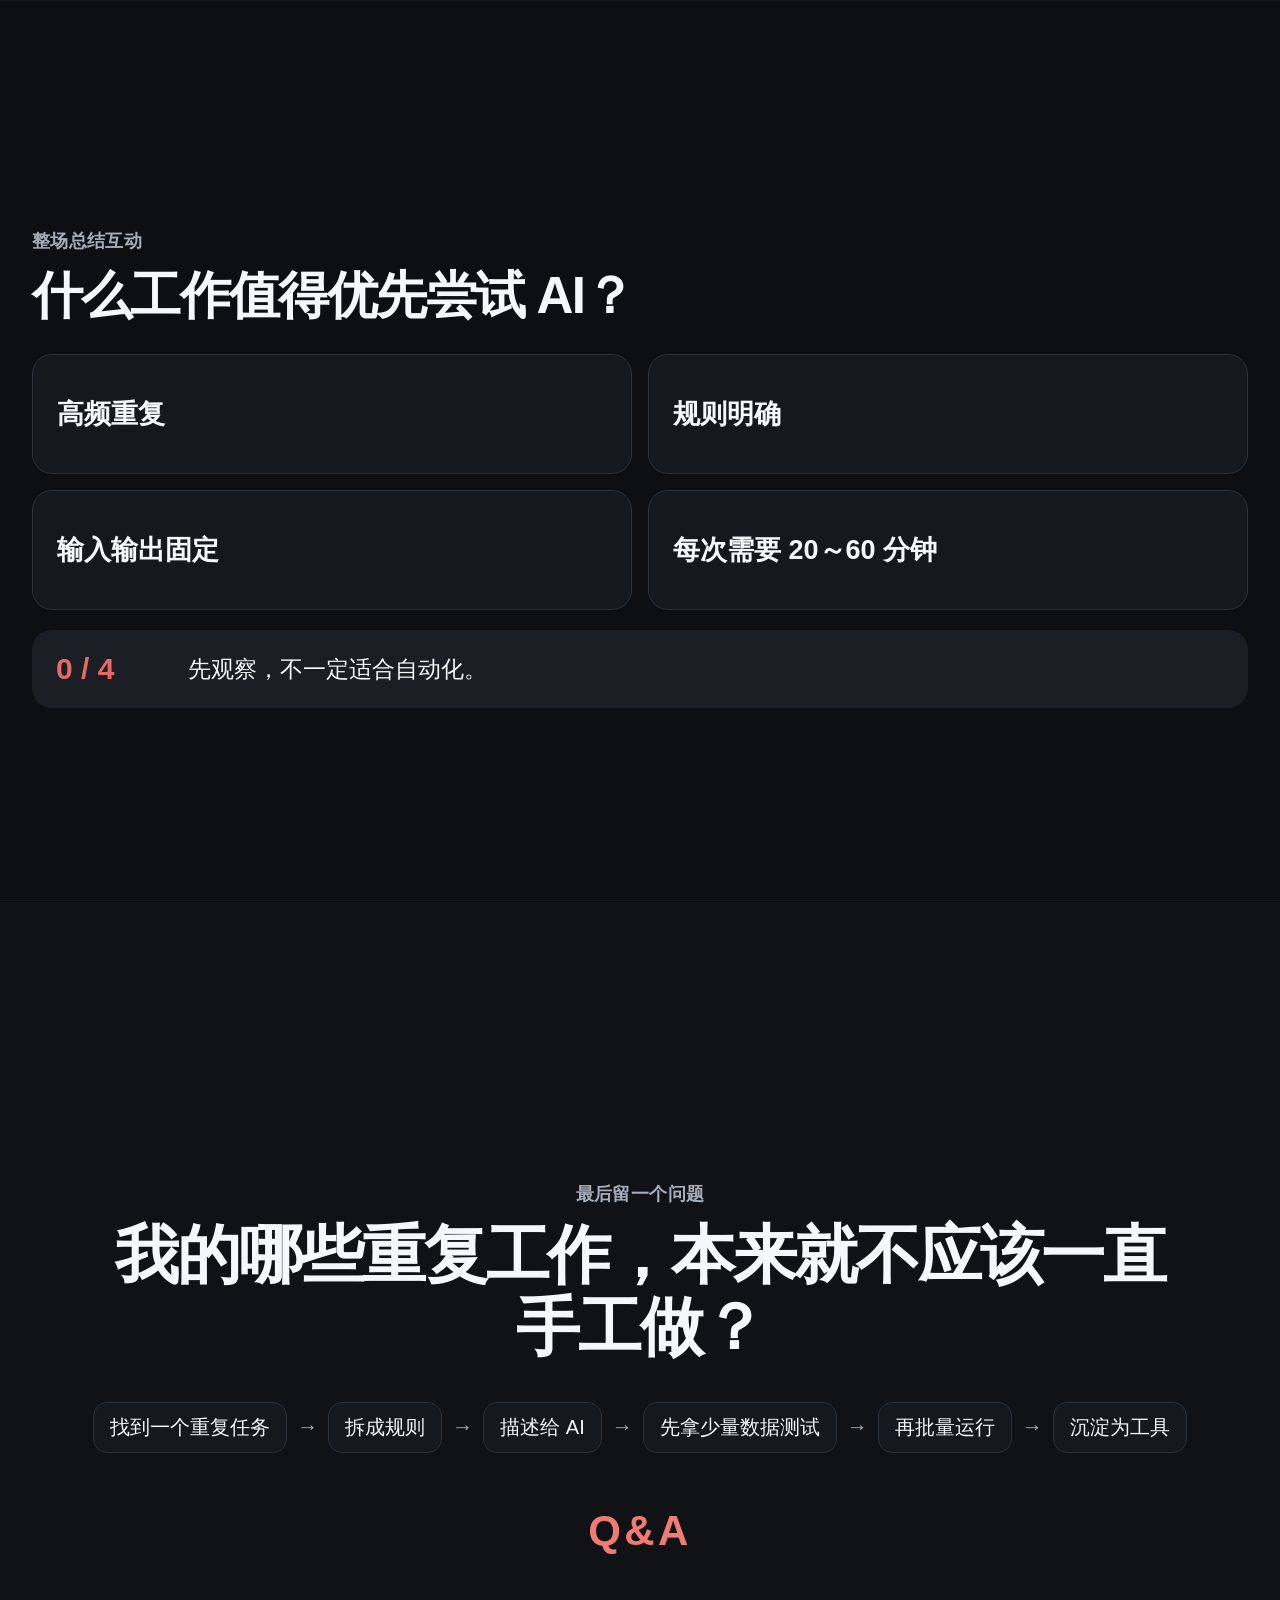
==== commit 137c7125: "Rebuild AI GIS conference presentation" ====
--- a/index.html
+++ b/index.html
@@ -1,207 +1,32 @@
 <!doctype html>
 <html lang="zh-CN">
 <head>
-<meta charset="utf-8">
-<meta name="viewport" content="width=device-width,initial-scale=1">
-<title>把重复工作，变成可复用工具｜AI × GIS 分享</title>
-<style>
-:root{--bg:#0d0f12;--panel:#15181d;--panel2:#1b1f25;--text:#f5f7fa;--muted:#9da5b2;--line:#2c323b;--accent:#e66b64;--soft:rgba(230,107,100,.12);--radius:20px;--max:1180px}
-*{box-sizing:border-box}html{scroll-behavior:smooth}body{margin:0;background:radial-gradient(circle at 12% 0,rgba(230,107,100,.09),transparent 28%),var(--bg);color:var(--text);font-family:"Microsoft YaHei","PingFang SC",Arial,sans-serif;overflow-x:hidden}
-button,input{font:inherit}button{color:inherit}.wrap{width:min(var(--max),calc(100% - 48px));margin:auto}.progress{position:fixed;top:0;left:0;width:0;height:4px;background:var(--accent);z-index:99}.topbar{position:fixed;top:0;left:0;right:0;z-index:80;display:flex;justify-content:space-between;padding:16px 24px;pointer-events:none}.topbar>*{pointer-events:auto}.pill,.ctrl{border:1px solid var(--line);background:rgba(13,15,18,.82);backdrop-filter:blur(12px);border-radius:999px;padding:9px 14px}.pill{color:var(--muted);font-size:15px}.controls{display:flex;gap:8px}.ctrl{cursor:pointer}
-section{display:flex;align-items:center;padding:88px 0;scroll-margin-top:68px;border-top:1px solid rgba(255,255,255,.035)}.hero{padding:132px 0 84px;border-top:0}.scene{position:relative}.eyebrow{font-size:17px;color:var(--muted);margin-bottom:14px}h1,h2,h3,p{margin:0}h1{font-size:clamp(54px,5.2vw,80px);line-height:1.05;letter-spacing:-.045em}h1 .title-line{display:block;white-space:nowrap}h2{font-size:clamp(34px,4vw,54px);line-height:1.14;letter-spacing:-.035em;max-width:920px}h3{font-size:clamp(25px,2.2vw,34px)}.lead{font-size:clamp(20px,1.8vw,27px);line-height:1.55;color:#d9dde4;margin-top:24px;max-width:760px}
-.hero-main{display:grid;grid-template-columns:minmax(0,1fr) 320px;gap:54px;align-items:center}.grid{display:grid;gap:16px}.g2{grid-template-columns:repeat(2,minmax(0,1fr))}.g3{grid-template-columns:repeat(3,minmax(0,1fr))}.g4{grid-template-columns:repeat(4,minmax(0,1fr))}
-.card{border:1px solid var(--line);background:linear-gradient(180deg,rgba(255,255,255,.025),rgba(255,255,255,.008)),var(--panel);border-radius:var(--radius);padding:22px}.section-head{display:flex;justify-content:space-between;gap:24px;align-items:flex-end;margin-bottom:26px}.note{font-size:16px;color:var(--muted);text-align:right;max-width:260px}
-.parts{grid-template-columns:repeat(2,minmax(0,1fr));margin-top:32px}.part{min-height:142px;text-align:left;cursor:pointer;display:flex;flex-direction:column;justify-content:space-between;transition:.2s}.part:hover{transform:translateY(-3px);border-color:var(--accent)}.part small{font-size:16px;color:var(--muted)}.part strong{font-size:29px}
-.qr-card{display:grid;justify-items:center;gap:12px;border:1px solid var(--line);background:rgba(21,24,29,.94);border-radius:24px;padding:22px;color:var(--text);text-align:center;text-decoration:none;transition:.2s}.qr-card:hover{transform:translateY(-3px);border-color:var(--accent)}.qr-card img{width:160px;height:160px;background:#fff;border-radius:14px;padding:7px}.qr-copy{display:grid;gap:6px}.qr-copy strong{font-size:21px}.qr-copy span{color:var(--muted);font-size:14px}.qr-copy code{color:#f2b0ab;font-size:12px;overflow-wrap:anywhere}.hero-flow{margin-top:24px}
-.flow{display:flex;flex-wrap:wrap;align-items:center;gap:9px;margin-top:28px}.node{border:1px solid var(--line);background:var(--panel);border-radius:13px;padding:11px 14px;font-size:17px}.arrow{color:var(--muted);font-size:19px}
-.questions{grid-template-columns:repeat(3,minmax(0,1fr))}.question{min-height:148px;text-align:left;cursor:pointer;transition:.18s}.question:hover{transform:translateY(-3px)}.question.active,.step.active,.rics.active,.criterion.active{border-color:var(--accent);background:var(--soft)}.qnum{font-size:16px;color:var(--muted)}.qtitle{font-size:23px;line-height:1.38;font-weight:700;margin-top:10px}.example,.rics-box{border:1px solid var(--accent);background:var(--soft);border-radius:18px;padding:22px 24px;margin-top:16px}.ex-top{display:flex;justify-content:space-between;gap:15px;color:var(--muted);font-size:16px}.ex-text,.rics-text{font-size:22px;line-height:1.5;font-weight:650;margin-top:8px}
-.steps{grid-template-columns:repeat(3,minmax(0,1fr))}.step,.rics{min-height:112px;text-align:left;cursor:pointer;transition:.18s}.snum{font-size:15px;color:var(--muted)}.sname{font-size:22px;font-weight:700;margin-top:6px}.detail{font-size:20px;line-height:1.5;color:#d9dde4;border-left:3px solid var(--accent);padding:8px 0 8px 16px;margin-top:16px}
-.rics-grid{grid-template-columns:repeat(5,minmax(0,1fr));margin-top:20px}.rics{min-height:108px}.rics-text{margin-top:8px}.metrics{grid-template-columns:repeat(4,minmax(0,1fr));margin-top:22px}.mlabel{font-size:16px;color:var(--muted)}.mvalue{font-size:clamp(34px,3.2vw,50px);font-weight:800;margin-top:7px;letter-spacing:-.03em}.mvalue.sm{font-size:clamp(28px,2.7vw,42px)}
-.compare{grid-template-columns:repeat(2,minmax(0,1fr));margin-top:20px}.compare-title{font-size:22px;font-weight:700}.slider{margin-top:20px}.slider label{font-size:22px;font-weight:700;display:block;margin-bottom:16px}.slider input{width:100%;accent-color:var(--accent)}.slider-values{display:grid;grid-template-columns:1fr 1fr;gap:16px;margin-top:18px}.big{font-size:42px;font-weight:800;margin-top:4px}
-.criteria{grid-template-columns:1fr 1fr;margin-top:18px}.criterion{border:1px solid var(--line);background:var(--panel2);border-radius:14px;padding:16px 18px;text-align:left;font-size:21px;cursor:pointer}.priority{font-size:21px;font-weight:700;line-height:1.45;margin-top:18px}.fade{opacity:0;transform:translateY(20px);transition:opacity .55s ease,transform .55s ease}.fade.show{opacity:1;transform:none}
-@media(max-width:1100px){.wrap{width:min(var(--max),calc(100% - 40px))}.hero-main{grid-template-columns:minmax(0,1fr) 270px;gap:32px}.qr-card img{width:132px;height:132px}.questions,.steps{grid-template-columns:repeat(2,minmax(0,1fr))}.rics-grid{grid-template-columns:repeat(3,minmax(0,1fr))}.metrics{grid-template-columns:repeat(2,minmax(0,1fr))}}
-@media(max-width:860px){section{padding:72px 0}.hero{padding-top:118px}.hero-main{grid-template-columns:1fr}.qr-card{grid-template-columns:auto 1fr;justify-items:start;text-align:left;padding:16px}.qr-card img{grid-row:1;width:120px;height:120px}.qr-copy{align-self:center}.parts{margin-top:24px}}
-@media(max-width:700px){.wrap{width:calc(100% - 32px)}section{padding:64px 0}.hero{padding:100px 0 58px}h1{font-size:clamp(35px,10.5vw,46px);line-height:1.08}h2{font-size:clamp(30px,8vw,42px)}.lead{font-size:19px;margin-top:18px}.g2,.g3,.g4,.parts,.questions,.steps,.rics-grid,.metrics,.compare,.criteria{grid-template-columns:1fr}.part{min-height:112px}.part strong{font-size:25px}.section-head{align-items:flex-start;flex-direction:column;margin-bottom:22px}.note{text-align:left}.flow{flex-wrap:nowrap;overflow-x:auto;padding-bottom:8px;scrollbar-width:none}.flow::-webkit-scrollbar{display:none}.node,.arrow{flex:0 0 auto}.node{font-size:16px}.qtitle{font-size:22px}.ex-text,.rics-text{font-size:20px}.topbar{padding:10px 12px}.pill{display:none}.controls{margin-left:auto}.card{padding:20px}.qr-card{width:100%}.qr-card img{width:132px;height:132px}.slider-values{grid-template-columns:1fr 1fr}.big{font-size:34px}}
-@media(max-width:380px){.wrap{width:calc(100% - 24px)}h1{font-size:34px}.qr-card{grid-template-columns:116px minmax(0,1fr);gap:12px}.qr-card img{width:116px;height:116px}.qr-copy strong{font-size:18px}.qr-copy code{font-size:11px}.ctrl{padding:8px 12px}}
-</style>
+  <meta charset="utf-8">
+  <meta name="viewport" content="width=device-width,initial-scale=1,viewport-fit=cover">
+  <meta name="theme-color" content="#0d0f12">
+  <title>把重复工作，变成可复用工具｜AI Agent × GIS 分享</title>
+  <link rel="stylesheet" href="styles.css">
+  <script src="presentationData.js" defer></script>
+  <script src="app.js" defer></script>
 </head>
 <body>
-<div class="progress" id="progress"></div>
-<div class="topbar">
-  <div class="pill" id="chapter">AI × GIS 分享</div>
-  <div class="controls">
-    <button class="ctrl" id="prev">↑</button>
-    <button class="ctrl" id="next">↓</button>
-    <button class="ctrl" id="present">PRESENT</button>
-  </div>
-</div>
+  <div class="progress" id="progress" aria-hidden="true"></div>
 
-<main>
-<section class="hero" id="home"><div class="wrap scene fade">
-  <div class="hero-main">
-    <div>
-      <h1><span class="title-line">把重复工作，</span><span class="title-line">变成可复用工具</span></h1>
-      <p class="lead">从 AI 协作经验，到 AI × GIS 的一次真实落地。</p>
+  <header class="topbar">
+    <div class="chapter-pill" id="chapter">AI Agent × GIS 分享</div>
+    <div class="controls" aria-label="演示控制">
+      <button class="control" id="prev" type="button" aria-label="上一场景">↑</button>
+      <button class="control" id="next" type="button" aria-label="下一场景">↓</button>
+      <button class="control control-present" id="present" type="button">PRESENT</button>
     </div>
-    <a class="qr-card" href="https://sqdwz.github.io/ai-gis-share/" target="_blank" rel="noopener" aria-label="打开 AI GIS 会议分享公开页面">
-      <img src="qr-code.png" alt="AI GIS 会议分享公开网址二维码">
-      <span class="qr-copy"><strong>手机扫码打开</strong><span>公开访问 · 无需登录</span><code>sqdwz.github.io/ai-gis-share</code></span>
-    </a>
-  </div>
-  <div class="grid parts">
-    <button class="card part" data-jump="experience"><small>第一节</small><strong>AI 协作经验分享</strong></button>
-    <button class="card part" data-jump="case"><small>第二节</small><strong>GIS 自动化案例</strong></button>
-  </div>
-  <div class="flow hero-flow">
-    <span class="node">发现重复工作</span><span class="arrow">→</span><span class="node">拆解规则</span><span class="arrow">→</span><span class="node">描述给 AI</span><span class="arrow">→</span><span class="node">小样本验证</span><span class="arrow">→</span><span class="node">自动化</span><span class="arrow">→</span><span class="node">沉淀工具</span>
-  </div>
-</div></section>
+  </header>
 
-<section id="experience"><div class="wrap scene fade">
-  <div class="section-head"><div><div class="eyebrow">第一节 · AI 协作经验分享</div><h2>真正的难点，不是“会不会问 AI”</h2></div><div class="note">点击问题，查看一个短例子</div></div>
-  <div class="grid questions">
-    <button class="card question" data-key="imagine"><div class="qnum">01 · 想象力</div><div class="qtitle">哪些工作，本来就可以流程化？</div></button>
-    <button class="card question" data-key="precise"><div class="qnum">02 · 需求表达</div><div class="qtitle">为什么“帮我优化一下”往往没用？</div></button>
-    <button class="card question" data-key="boundary"><div class="qnum">03 · 边界约束</div><div class="qtitle">为什么还要告诉 AI“不能做什么”？</div></button>
-    <button class="card question" data-key="sample"><div class="qnum">04 · 小样本测试</div><div class="qtitle">为什么不能一上来跑全部数据？</div></button>
-    <button class="card question" data-key="context"><div class="qnum">05 · 上下文管理</div><div class="qtitle">为什么聊得越久，修改越容易跑偏？</div></button>
-    <button class="card question" data-key="safe"><div class="qnum">06 · 数据安全</div><div class="qtitle">哪些资料不能直接交给公网 AI？</div></button>
-  </div>
-  <div class="example"><div class="ex-top"><span>一个例子</span><span id="exampleTag">点击上方问题</span></div><div class="ex-text" id="exampleText">选择一个问题，这里只显示一个短例子。</div></div>
-</div></section>
+  <nav class="rics-dock" id="ricsDock" aria-label="RICS 五步导航" hidden></nav>
 
-<section id="method"><div class="wrap scene fade">
-  <div class="section-head"><div><div class="eyebrow">经验沉淀</div><h2>我的 AI 协作六步法</h2></div><div class="note">把目标、规则和边界说清楚</div></div>
-  <div class="grid steps">
-    <button class="card step" data-detail="先说清楚最终要得到什么，而不是先让 AI 自己猜。"><div class="snum">01</div><div class="sname">定义目标</div></button>
-    <button class="card step" data-detail="把输入、判断规则、异常情况和输出结果逐项拆开。"><div class="snum">02</div><div class="sname">描述规则</div></button>
-    <button class="card step" data-detail="明确哪些文件、模块、数据库和原始数据绝对不能动。"><div class="snum">03</div><div class="sname">限定边界</div></button>
-    <button class="card step" data-detail="先用少量真实数据验证逻辑，再放大到全部数据。"><div class="snum">04</div><div class="sname">小样本验证</div></button>
-    <button class="card step" data-detail="同一个任务连续修改很多轮后，开启新任务时要重新附上关键约束和当前版本说明。"><div class="snum">05</div><div class="sname">管理上下文</div></button>
-    <button class="card step" data-detail="涉及敏感业务资料时，优先使用本地脚本、本地模型和脱敏数据。"><div class="snum">06</div><div class="sname">安全处理</div></button>
-  </div>
-  <div class="detail" id="stepDetail">点击任一步骤，可以展开一句说明。</div>
-</div></section>
+  <main id="presentation" aria-live="polite"></main>
 
-<section id="experience-results"><div class="wrap scene fade">
-  <div class="section-head"><div><div class="eyebrow">目前已经尝试</div><h2>从“手工重复”到“配置后运行”</h2></div></div>
-  <div class="grid g2">
-    <div class="card"><h3>外业照片按编号分类</h3><div class="flow"><span class="node">读取照片</span><span class="arrow">→</span><span class="node">识别编号</span><span class="arrow">→</span><span class="node">自动分类</span><span class="arrow">→</span><span class="node">异常检查</span></div></div>
-    <div class="card"><h3>多份表格自动合并</h3><div class="flow"><span class="node">读取表格</span><span class="arrow">→</span><span class="node">检查字段</span><span class="arrow">→</span><span class="node">自动合并</span><span class="arrow">→</span><span class="node">输出结果</span></div></div>
-  </div>
-</div></section>
-
-<section id="case"><div class="wrap scene fade">
-  <div class="section-head"><div><div class="eyebrow">第二节 · GIS 自动化案例</div><h2>ArcGIS Pro 单房屋正射影像批量出图</h2></div><div class="note">按 RICS 五步法拆解</div></div>
-  <div class="grid rics-grid">
-    <button class="card rics" data-rics="背景介绍"><div class="snum">01</div><div class="sname">背景介绍</div></button>
-    <button class="card rics" data-rics="案例难点"><div class="snum">02</div><div class="sname">案例难点</div></button>
-    <button class="card rics" data-rics="解决方案"><div class="snum">03</div><div class="sname">解决方案</div></button>
-    <button class="card rics" data-rics="结果"><div class="snum">04</div><div class="sname">结果</div></button>
-    <button class="card rics" data-rics="经验总结"><div class="snum">05</div><div class="sname">经验总结</div></button>
-  </div>
-  <div class="rics-box"><div class="ex-top"><span id="ricsLabel">RICS 五步法</span><span>点击上方步骤</span></div><div class="rics-text" id="ricsText">查看这一部分的核心内容。</div></div>
-</div></section>
-
-<section id="before"><div class="wrap scene fade">
-  <div class="section-head"><div><div class="eyebrow">原来的做法</div><h2>同一套动作，重复 96 次</h2></div></div>
-  <div class="flow"><span class="node">找到房屋</span><span class="arrow">→</span><span class="node">调整范围</span><span class="arrow">→</span><span class="node">修改标题</span><span class="arrow">→</span><span class="node">调整比例尺</span><span class="arrow">→</span><span class="node">控制图层</span><span class="arrow">→</span><span class="node">导出</span></div>
-  <div class="grid metrics">
-    <div class="card"><div class="mlabel">房屋编号</div><div class="mvalue">96</div></div>
-    <div class="card"><div class="mlabel">人工操作</div><div class="mvalue">96 次</div></div>
-    <div class="card"><div class="mlabel">主要问题</div><div class="mvalue sm">重复</div></div>
-    <div class="card"><div class="mlabel">主要风险</div><div class="mvalue sm">出错</div></div>
-  </div>
-</div></section>
-
-<section id="solution"><div class="wrap scene fade">
-  <div class="section-head"><div><div class="eyebrow">解决方式</div><h2>把“人工点击”翻译成“程序规则”</h2></div></div>
-  <div class="flow"><span class="node">定位房屋</span><span class="arrow">→</span><span class="node">获取范围</span><span class="arrow">→</span><span class="node">适配比例</span><span class="arrow">→</span><span class="node">筛选房屋</span><span class="arrow">→</span><span class="node">更新标题</span><span class="arrow">→</span><span class="node">自动导出</span></div>
-  <div class="grid g3" style="margin-top:28px">
-    <div class="card"><div class="mlabel">自然语言需求</div><div class="mvalue sm">&lt; 200 字</div></div>
-    <div class="card"><div class="mlabel">调试时间</div><div class="mvalue sm">17 分钟</div></div>
-    <div class="card"><div class="mlabel">图形化参数</div><div class="mvalue sm">13 项</div></div>
-  </div>
-</div></section>
-
-<section id="after"><div class="wrap scene fade">
-  <div class="section-head"><div><div class="eyebrow">结果</div><h2>一次配置，批量运行</h2></div></div>
-  <div class="grid compare">
-    <div class="card"><div class="compare-title">Before</div><div class="flow"><span class="node">找房屋</span><span class="arrow">→</span><span class="node">调范围</span><span class="arrow">→</span><span class="node">改标题</span><span class="arrow">→</span><span class="node">导出</span></div></div>
-    <div class="card"><div class="compare-title">After</div><div class="flow"><span class="node">读取编号</span><span class="arrow">→</span><span class="node">自动定位</span><span class="arrow">→</span><span class="node">自动适配</span><span class="arrow">→</span><span class="node">批量导出</span></div></div>
-  </div>
-  <div class="grid g2" style="margin-top:22px">
-    <div class="card"><div class="mlabel">单张出图</div><div class="mvalue">≈ 7 秒</div></div>
-    <div class="card"><div class="mlabel">96 张运行</div><div class="mvalue">≈ 11 分钟</div></div>
-  </div>
-  <div class="card slider">
-    <label for="houseRange">如果数量继续增加呢？</label>
-    <input id="houseRange" type="range" min="20" max="300" value="96" step="1">
-    <div class="slider-values">
-      <div><div class="mlabel">房屋数量</div><div class="big" id="houseCount">96</div></div>
-      <div><div class="mlabel">预计运行</div><div class="big" id="runTime">11.2 分钟</div></div>
-    </div>
-  </div>
-</div></section>
-
-<section id="judge"><div class="wrap scene fade">
-  <div class="section-head"><div><div class="eyebrow">从案例得到的变化</div><h2>以前问：怎么操作得更快？<br>现在问：为什么还要重复操作？</h2></div></div>
-  <div class="card">
-    <h3>判断一个工作是否值得 AI 化</h3>
-    <div class="grid criteria">
-      <button class="criterion">高频重复</button><button class="criterion">规则明确</button><button class="criterion">输入输出固定</button><button class="criterion">每次耗时 20–60 分钟</button>
-    </div>
-    <div class="priority" id="priorityText">点击符合的条件，看看是否值得优先尝试自动化。</div>
-  </div>
-</div></section>
-
-<section class="final" id="end"><div class="wrap scene fade">
-  <div class="eyebrow">最后留一个问题</div>
-  <h2>我的哪些重复工作，本来就不应该一直手工做？</h2>
-  <div class="flow"><span class="node">找到一个重复任务</span><span class="arrow">→</span><span class="node">拆成规则</span><span class="arrow">→</span><span class="node">交给 AI</span><span class="arrow">→</span><span class="node">先测 20 条</span><span class="arrow">→</span><span class="node">再批量运行</span></div>
-</div></section>
-</main>
-
-<script>
-const examples={
-imagine:['想象力','每天都要查照片编号、建文件夹、移动、检查——这已经是一套可以被程序执行的固定流程。'],
-precise:['需求表达','不要只说“美化页面”，而要说：保留现有功能，只调整首页视觉，不修改登录和数据库。'],
-boundary:['边界约束','曾经只想修改一个模块，结果 AI 连登录功能一起改坏了，所以必须提前规定“哪些地方不能动”。'],
-sample:['小样本测试','几百张外业相片先别全跑，先拿 20 张验证逻辑，错了也容易回退。'],
-context:['上下文管理','同一个窗口连续改很多轮后，AI 可能忘记最初限制；开启新任务时，要重新附上关键规则和当前版本说明。'],
-safe:['数据安全','权属资料、身份信息和内部测绘数据，优先放在本地脚本或本地模型中处理。']
-};
-const qs=[...document.querySelectorAll('.question')];
-qs.forEach(b=>b.addEventListener('click',()=>{qs.forEach(x=>x.classList.remove('active'));b.classList.add('active');let v=examples[b.dataset.key];exampleTag.textContent=v[0];exampleText.textContent=v[1]}));
-
-const steps=[...document.querySelectorAll('.step')];
-steps.forEach(b=>b.addEventListener('click',()=>{steps.forEach(x=>x.classList.remove('active'));b.classList.add('active');stepDetail.textContent=b.dataset.detail}));
-
-const rc={
-'背景介绍':'现场调查推进后，需要为每个房屋编号单独制作一张正射影像图，供社区工作人员查看和核对。',
-'案例难点':'96 个编号都要重复调整范围、标题、比例尺和图层；不仅耗时，而且容易错号、偏移和漏导。',
-'解决方案':'用不到 200 字自然语言说明业务规则，让 Codex 生成代码，并与 ArcGIS Pro 地理处理能力结合。',
-'结果':'17 分钟完成调试，形成 13 项参数的图形化工具；单张约 7 秒，96 张约 11 分钟。',
-'经验总结':'真正值得优化的不是“点击速度”，而是把规则明确、重复出现的工作从人工操作中拿掉。'
-};
-const rb=[...document.querySelectorAll('.rics')];
-rb.forEach(b=>b.addEventListener('click',()=>{rb.forEach(x=>x.classList.remove('active'));b.classList.add('active');ricsLabel.textContent=b.dataset.rics;ricsText.textContent=rc[b.dataset.rics]}));
-
-function setRange(){let n=+houseRange.value;houseCount.textContent=n;let m=n*7/60;runTime.textContent=m<60?m.toFixed(1)+' 分钟':(m/60).toFixed(1)+' 小时'}
-houseRange.addEventListener('input',setRange);setRange();
-
-const cs=[...document.querySelectorAll('.criterion')];
-cs.forEach(b=>b.addEventListener('click',()=>{b.classList.toggle('active');let n=cs.filter(x=>x.classList.contains('active')).length;priorityText.textContent=['点击符合的条件，看看是否值得优先尝试自动化。','可以观察，但暂时不一定值得专门开发。','已经有一定自动化价值，可以做一个小样本验证。','很适合尝试 AI + 自动化，优先做一个最小可用工具。','优先级很高：这类工作最值得先从人工流程中拿掉。'][n]}));
-
-document.querySelectorAll('[data-jump]').forEach(b=>b.addEventListener('click',()=>document.getElementById(b.dataset.jump).scrollIntoView({behavior:'smooth'})));
-
-const secs=[...document.querySelectorAll('main section')];let current=0;
-const so=new IntersectionObserver(es=>es.forEach(e=>{if(e.isIntersecting){current=secs.indexOf(e.target);chapter.textContent=current<4?'第一节 · AI 协作经验':current<9?'第二节 · GIS 自动化案例':'总结'}}),{threshold:.45});secs.forEach(s=>so.observe(s));
-function go(d){current=Math.max(0,Math.min(secs.length-1,current+d));secs[current].scrollIntoView({behavior:'smooth',block:'start'})}
-prev.addEventListener('click',()=>go(-1));next.addEventListener('click',()=>go(1));
-present.addEventListener('click',()=>document.documentElement.requestFullscreen?.().catch(()=>{}));
-document.addEventListener('keydown',e=>{if(['ArrowDown','ArrowRight',' '].includes(e.key)){e.preventDefault();go(1)}if(['ArrowUp','ArrowLeft'].includes(e.key)){e.preventDefault();go(-1)}if(e.key.toLowerCase()==='p')document.documentElement.requestFullscreen?.().catch(()=>{});if(e.key==='Escape'&&document.fullscreenElement)document.exitFullscreen?.()});
-const fo=new IntersectionObserver(es=>es.forEach(e=>{if(e.isIntersecting)e.target.classList.add('show')}),{threshold:.18});document.querySelectorAll('.fade').forEach(x=>fo.observe(x));
-document.addEventListener('scroll',()=>{let d=document.documentElement,t=d.scrollHeight-d.clientHeight;progress.style.width=(t?d.scrollTop/t*100:0)+'%'},{passive:true});
-</script>
-</body></html>
+  <noscript>
+    <div class="noscript">此演示需要启用浏览器 JavaScript 才能显示互动内容。</div>
+  </noscript>
+</body>
+</html>
--- a/styles.css
+++ b/styles.css
@@ -0,0 +1,827 @@
+:root {
+  --bg: #0d0f12;
+  --bg-soft: #111419;
+  --panel: #15181d;
+  --panel-2: #1b1f25;
+  --text: #f5f7fa;
+  --muted: #a6aebb;
+  --line: #2c323b;
+  --accent: #e66b64;
+  --accent-strong: #f07b73;
+  --accent-soft: rgba(230, 107, 100, .12);
+  --accent-faint: rgba(230, 107, 100, .055);
+  --radius: 24px;
+  --max: 1280px;
+}
+
+* { box-sizing: border-box; }
+
+html { scroll-behavior: smooth; }
+
+body {
+  margin: 0;
+  overflow-x: hidden;
+  background:
+    radial-gradient(circle at 8% 0%, rgba(230, 107, 100, .08), transparent 28%),
+    var(--bg);
+  color: var(--text);
+  font-family: "Microsoft YaHei", "PingFang SC", Arial, sans-serif;
+  text-rendering: optimizeLegibility;
+}
+
+button,
+input { font: inherit; }
+
+button { color: inherit; }
+
+button,
+a { -webkit-tap-highlight-color: transparent; }
+
+[hidden] { display: none !important; }
+
+.progress {
+  position: fixed;
+  inset: 0 auto auto 0;
+  z-index: 120;
+  width: 0;
+  height: 4px;
+  background: var(--accent);
+}
+
+.topbar {
+  position: fixed;
+  inset: 0 0 auto;
+  z-index: 100;
+  display: flex;
+  justify-content: space-between;
+  gap: 20px;
+  padding: 16px 24px;
+  pointer-events: none;
+}
+
+.topbar > * { pointer-events: auto; }
+
+.chapter-pill,
+.control {
+  border: 1px solid var(--line);
+  background: rgba(13, 15, 18, .88);
+  backdrop-filter: blur(12px);
+}
+
+.chapter-pill {
+  max-width: min(54vw, 520px);
+  overflow: hidden;
+  padding: 10px 16px;
+  border-radius: 999px;
+  color: var(--muted);
+  font-size: 16px;
+  white-space: nowrap;
+  text-overflow: ellipsis;
+}
+
+.controls { display: flex; gap: 8px; }
+
+.control {
+  min-width: 44px;
+  min-height: 44px;
+  padding: 9px 14px;
+  border-radius: 999px;
+  cursor: pointer;
+  font-size: 17px;
+  transition: border-color .2s, background .2s, transform .2s;
+}
+
+.control:hover,
+.control:focus-visible {
+  border-color: var(--accent);
+  background: var(--panel);
+  outline: none;
+  transform: translateY(-1px);
+}
+
+.control-present { min-width: 104px; }
+
+.rics-dock {
+  position: fixed;
+  top: 76px;
+  left: 50%;
+  z-index: 90;
+  display: flex;
+  width: min(900px, calc(100% - 48px));
+  overflow: hidden;
+  border: 1px solid var(--line);
+  border-radius: 18px;
+  background: rgba(13, 15, 18, .94);
+  box-shadow: 0 14px 40px rgba(0, 0, 0, .22);
+  transform: translateX(-50%);
+  backdrop-filter: blur(14px);
+}
+
+.rics-dock .rics-button {
+  min-height: 54px;
+  padding: 9px 13px;
+  border-width: 0 1px 0 0;
+  border-radius: 0;
+  background: transparent;
+}
+
+.rics-dock .rics-button:last-child { border-right: 0; }
+.rics-dock .rics-number { font-size: 15px; }
+.rics-dock .rics-label { font-size: 17px; }
+
+.scene {
+  position: relative;
+  display: flex;
+  min-height: 100vh;
+  min-height: 100svh;
+  align-items: center;
+  padding: 112px 0 76px;
+  scroll-margin-top: 0;
+  border-top: 1px solid rgba(255, 255, 255, .035);
+}
+
+.scene:nth-child(even) { background: rgba(255, 255, 255, .012); }
+
+.scene-inner {
+  width: min(var(--max), calc(100% - 64px));
+  margin: 0 auto;
+}
+
+.reveal {
+  opacity: 0;
+  transform: translateY(20px);
+  transition: opacity .55s ease, transform .55s ease;
+}
+
+.reveal.visible {
+  opacity: 1;
+  transform: none;
+}
+
+.eyebrow {
+  margin-bottom: 14px;
+  color: var(--muted);
+  font-size: 18px;
+  font-weight: 600;
+  letter-spacing: .02em;
+}
+
+h1,
+h2,
+h3,
+p { margin: 0; }
+
+h1 {
+  font-size: clamp(58px, 5.2vw, 80px);
+  line-height: 1.04;
+  letter-spacing: -.045em;
+}
+
+h1 span { display: block; white-space: nowrap; }
+
+h2 {
+  max-width: 1120px;
+  font-size: clamp(44px, 4vw, 60px);
+  line-height: 1.12;
+  letter-spacing: -.035em;
+}
+
+h3 {
+  font-size: clamp(26px, 2vw, 34px);
+  line-height: 1.25;
+}
+
+.scene-heading { margin-bottom: 30px; }
+
+.heading-row {
+  display: flex;
+  align-items: end;
+  justify-content: space-between;
+  gap: 28px;
+  margin-bottom: 28px;
+}
+
+.heading-row .scene-heading { margin-bottom: 0; }
+
+.interaction-hint {
+  max-width: 320px;
+  color: var(--muted);
+  font-size: 18px;
+  line-height: 1.5;
+  text-align: right;
+}
+
+.statement {
+  margin-top: 26px;
+  padding: 18px 22px;
+  border-left: 4px solid var(--accent);
+  border-radius: 0 16px 16px 0;
+  background: var(--accent-faint);
+  font-size: clamp(24px, 2vw, 31px);
+  font-weight: 750;
+  line-height: 1.42;
+}
+
+.statement-large {
+  max-width: 1180px;
+  margin-top: 0;
+  font-size: clamp(28px, 2.6vw, 40px);
+}
+
+.support-note {
+  margin-top: 24px;
+  color: #d8dce3;
+  font-size: 22px;
+  line-height: 1.5;
+}
+
+.flow {
+  display: flex;
+  flex-wrap: wrap;
+  align-items: center;
+  gap: 10px;
+}
+
+.flow-node {
+  padding: 12px 16px;
+  border: 1px solid var(--line);
+  border-radius: 14px;
+  background: var(--panel);
+  font-size: 20px;
+  line-height: 1.25;
+  white-space: nowrap;
+}
+
+.flow-arrow {
+  color: var(--muted);
+  font-size: 21px;
+}
+
+/* Opening */
+.scene-hero { padding-top: 120px; }
+
+.hero-grid {
+  display: grid;
+  grid-template-columns: minmax(0, 1fr) 320px;
+  gap: 64px;
+  align-items: center;
+}
+
+.hero-subtitle {
+  max-width: 830px;
+  margin-top: 24px;
+  color: #d9dde4;
+  font-size: clamp(24px, 2.1vw, 32px);
+  line-height: 1.5;
+}
+
+.qr-card {
+  display: grid;
+  justify-items: center;
+  gap: 13px;
+  padding: 22px;
+  border: 1px solid var(--line);
+  border-radius: 24px;
+  background: var(--panel);
+  color: var(--text);
+  text-align: center;
+  text-decoration: none;
+  transition: border-color .2s, transform .2s;
+}
+
+.qr-card:hover,
+.qr-card:focus-visible {
+  border-color: var(--accent);
+  outline: none;
+  transform: translateY(-3px);
+}
+
+.qr-card img {
+  width: 160px;
+  height: 160px;
+  padding: 7px;
+  border-radius: 14px;
+  background: #fff;
+}
+
+.qr-copy { display: grid; gap: 6px; }
+.qr-copy strong { font-size: 22px; }
+.qr-copy span { color: var(--muted); font-size: 17px; }
+.qr-copy code { color: #f2b0ab; font-size: 16px; overflow-wrap: anywhere; }
+
+.section-jumps {
+  display: grid;
+  grid-template-columns: repeat(2, minmax(0, 1fr));
+  gap: 18px;
+  margin-top: 34px;
+}
+
+.section-jump {
+  position: relative;
+  display: grid;
+  gap: 16px;
+  min-height: 150px;
+  padding: 24px 28px;
+  border: 1px solid var(--line);
+  border-radius: var(--radius);
+  background: var(--panel);
+  text-align: left;
+  cursor: pointer;
+  transition: border-color .2s, transform .2s;
+}
+
+.section-jump:hover,
+.section-jump:focus-visible {
+  border-color: var(--accent);
+  outline: none;
+  transform: translateY(-3px);
+}
+
+.section-jump span { color: var(--muted); font-size: 18px; }
+.section-jump strong { align-self: end; font-size: 30px; }
+.section-jump b { position: absolute; top: 22px; right: 24px; color: var(--accent); font-size: 26px; }
+.hero-flow { margin-top: 24px; }
+
+/* First section */
+.shift-grid {
+  display: grid;
+  grid-template-columns: .75fr 1.45fr;
+  gap: 18px;
+  margin-top: 28px;
+}
+
+.phase-card {
+  padding: 24px;
+  border: 1px solid var(--line);
+  border-radius: var(--radius);
+  background: var(--panel);
+}
+
+.phase-card > span {
+  display: block;
+  margin-bottom: 18px;
+  color: var(--muted);
+  font-size: 19px;
+}
+
+.phase-now {
+  border-color: rgba(230, 107, 100, .55);
+  background: var(--accent-soft);
+}
+
+.experience-grid {
+  display: grid;
+  grid-template-columns: repeat(3, minmax(0, 1fr));
+  gap: 16px;
+}
+
+.experience-card {
+  min-height: 162px;
+  padding: 22px;
+  border: 1px solid var(--line);
+  border-radius: 20px;
+  background: var(--panel);
+  text-align: left;
+  cursor: pointer;
+  transition: border-color .18s, background .18s, transform .18s;
+}
+
+.experience-card:hover,
+.experience-card:focus-visible,
+.experience-card.active {
+  border-color: var(--accent);
+  outline: none;
+  transform: translateY(-2px);
+}
+
+.experience-card.active { background: var(--accent-soft); }
+.experience-card span { display: block; margin-bottom: 13px; color: var(--muted); font-size: 18px; }
+.experience-card strong { font-size: clamp(25px, 2vw, 31px); line-height: 1.35; }
+
+.experience-detail {
+  display: grid;
+  grid-template-columns: 1.4fr 1fr;
+  gap: 24px;
+  margin-top: 18px;
+  padding: 22px 24px;
+  border: 1px solid var(--accent);
+  border-radius: 20px;
+  background: var(--accent-soft);
+}
+
+.experience-detail > div { display: grid; gap: 8px; align-content: start; }
+.experience-detail span { color: var(--muted); font-size: 17px; }
+.experience-detail p { font-size: 22px; line-height: 1.5; }
+.experience-detail strong { font-size: 23px; line-height: 1.45; }
+.detail-pop { animation: detail-pop .28s ease both; }
+
+@keyframes detail-pop {
+  from { opacity: .3; transform: translateY(8px); }
+  to { opacity: 1; transform: none; }
+}
+
+.problem-list { display: grid; gap: 14px; }
+
+.problem-card {
+  display: grid;
+  grid-template-columns: 70px minmax(0, 1fr) 190px;
+  gap: 22px;
+  align-items: center;
+  padding: 20px 24px;
+  border: 1px solid var(--line);
+  border-radius: 20px;
+  background: var(--panel);
+}
+
+.problem-index { color: var(--accent); font-size: 24px; font-weight: 800; }
+.problem-card h3 { margin-bottom: 5px; font-size: 27px; }
+.problem-card p { color: #d5d9e0; font-size: 20px; line-height: 1.45; }
+.solution-pill { display: grid; gap: 4px; padding: 12px 16px; border-radius: 14px; background: var(--accent-soft); }
+.solution-pill span { color: var(--muted); font-size: 16px; }
+.solution-pill strong { font-size: 22px; }
+.summary-flow { justify-content: center; margin-top: 22px; }
+.summary-flow .flow-node { border-color: rgba(230, 107, 100, .6); background: var(--accent-soft); font-size: 24px; font-weight: 800; }
+
+.method-grid {
+  display: grid;
+  grid-template-columns: repeat(3, minmax(0, 1fr));
+  gap: 16px;
+}
+
+.method-step {
+  display: grid;
+  gap: 8px;
+  min-height: 145px;
+  padding: 20px 22px;
+  border: 1px solid var(--line);
+  border-radius: 20px;
+  background: var(--panel);
+  text-align: left;
+  cursor: pointer;
+  transition: border-color .18s, background .18s, transform .18s;
+}
+
+.method-step:hover,
+.method-step:focus-visible,
+.method-step.active {
+  border-color: var(--accent);
+  outline: none;
+  transform: translateY(-2px);
+}
+
+.method-step.active { background: var(--accent-soft); }
+.method-step span { color: var(--accent); font-size: 18px; }
+.method-step strong { font-size: 26px; }
+.method-step p { color: #d6dae1; font-size: 19px; line-height: 1.4; }
+.method-detail { margin-top: 16px; padding: 17px 20px; border-radius: 16px; background: var(--accent-soft); font-size: 21px; line-height: 1.5; }
+
+.practice-grid {
+  display: grid;
+  grid-template-columns: repeat(2, minmax(0, 1fr));
+  gap: 18px;
+}
+
+.practice-card { min-height: 220px; padding: 26px; border: 1px solid var(--line); border-radius: var(--radius); background: var(--panel); }
+.practice-card h3 { margin-bottom: 30px; }
+.transition-line { display: grid; grid-template-columns: 50px 1fr; gap: 14px; align-items: center; margin-top: 28px; padding: 20px 24px; border-radius: 18px; background: var(--accent-soft); }
+.transition-line span { color: var(--accent); font-size: 34px; text-align: center; }
+.transition-line strong { font-size: 24px; line-height: 1.4; }
+
+/* RICS case */
+.scene-case-intro { background: linear-gradient(180deg, var(--accent-faint), transparent 60%); }
+.case-subtitle { margin-top: -10px; color: #d7dbe2; font-size: 26px; line-height: 1.5; }
+
+.rics-grid {
+  display: grid;
+  grid-template-columns: repeat(5, minmax(0, 1fr));
+  gap: 12px;
+  margin-top: 30px;
+}
+
+.rics-button {
+  display: grid;
+  gap: 7px;
+  min-height: 116px;
+  padding: 18px;
+  border: 1px solid var(--line);
+  border-radius: 18px;
+  background: var(--panel);
+  text-align: left;
+  cursor: pointer;
+  transition: border-color .2s, background .2s, transform .2s, opacity .2s;
+}
+
+.rics-button:hover,
+.rics-button:focus-visible {
+  border-color: var(--accent);
+  outline: none;
+  transform: translateY(-2px);
+}
+
+.rics-button.current { border-color: var(--accent); background: var(--accent-soft); }
+.rics-button.completed { border-color: rgba(230, 107, 100, .38); background: rgba(230, 107, 100, .055); }
+.rics-number { color: var(--accent); font-size: 18px; font-weight: 750; }
+.rics-label { font-size: 23px; font-weight: 750; }
+
+.rics-preview {
+  display: grid;
+  grid-template-columns: auto 1fr;
+  gap: 20px;
+  align-items: center;
+  min-height: 80px;
+  margin-top: 16px;
+  padding: 18px 22px;
+  border: 1px dashed var(--line);
+  border-radius: 17px;
+  color: var(--muted);
+  font-size: 19px;
+}
+
+.rics-preview.active { border-style: solid; border-color: var(--accent); background: var(--accent-soft); color: var(--text); }
+.rics-preview strong { color: var(--accent); font-size: 20px; }
+.rics-preview span { font-size: 20px; line-height: 1.45; }
+
+.background-grid {
+  display: grid;
+  grid-template-columns: 1.35fr .75fr;
+  gap: 22px;
+}
+
+.background-story,
+.checklist-card {
+  padding: 28px;
+  border: 1px solid var(--line);
+  border-radius: var(--radius);
+  background: var(--panel);
+}
+
+.background-story { display: grid; grid-template-columns: 1fr 240px; gap: 26px; align-items: center; }
+.background-story > p { font-size: 23px; line-height: 1.6; }
+.big-number { display: grid; justify-items: center; padding: 20px; border-radius: 20px; background: var(--accent-soft); }
+.big-number strong { color: var(--accent-strong); font-size: clamp(90px, 8vw, 132px); line-height: .95; }
+.big-number span { margin-top: 12px; color: #e9e9ec; font-size: 21px; }
+.checklist-card h3 { margin-bottom: 18px; }
+.checklist-card ul,
+.role-card ul { list-style: none; margin: 0; padding: 0; }
+.checklist-card li { position: relative; padding: 12px 0 12px 28px; border-bottom: 1px solid var(--line); font-size: 21px; }
+.checklist-card li:last-child { border-bottom: 0; }
+.checklist-card li::before { content: '✓'; position: absolute; left: 0; color: var(--accent); font-weight: 800; }
+
+.challenge-row { display: grid; grid-template-columns: 1fr auto; gap: 24px; align-items: center; }
+.challenge-flow { padding: 24px; border: 1px solid var(--line); border-radius: var(--radius); background: var(--panel); }
+.multiplier { color: var(--accent-strong); font-size: clamp(72px, 7vw, 112px); line-height: 1; }
+.sequence-flow { justify-content: center; margin-top: 22px; }
+.sequence-flow .flow-node { min-width: 116px; text-align: center; }
+
+.trait-grid { display: grid; grid-template-columns: repeat(2, minmax(0, 1fr)); gap: 16px; }
+.trait-card { display: grid; gap: 8px; min-height: 138px; padding: 22px 24px; border: 1px solid var(--line); border-radius: 20px; background: var(--panel); text-align: left; cursor: pointer; transition: border-color .18s, background .18s, transform .18s; }
+.trait-card:hover,
+.trait-card:focus-visible,
+.trait-card.active { border-color: var(--accent); outline: none; transform: translateY(-2px); }
+.trait-card.active { background: var(--accent-soft); }
+.trait-card strong { font-size: 28px; }
+.trait-card span { color: #d3d8df; font-size: 20px; line-height: 1.45; }
+.trait-feedback { margin-top: 20px; padding: 18px 22px; border-radius: 16px; background: var(--panel-2); color: #d8dce3; font-size: 23px; font-weight: 700; text-align: center; }
+.trait-feedback.complete { background: var(--accent-soft); color: var(--text); font-size: 27px; }
+
+.solution-grid { display: grid; grid-template-columns: 1fr 60px 1fr; gap: 16px; align-items: stretch; }
+.process-panel { padding: 24px; border: 1px solid var(--line); border-radius: var(--radius); background: var(--panel); }
+.process-panel > span { display: block; margin-bottom: 20px; color: var(--muted); font-size: 19px; font-weight: 700; }
+.process-panel-accent { border-color: rgba(230, 107, 100, .55); background: var(--accent-soft); }
+.conversion { display: grid; place-items: center; color: var(--accent); font-size: 44px; }
+.bridge-flow { justify-content: center; margin-top: 20px; }
+.bridge-flow .flow-node { border-color: rgba(230, 107, 100, .5); }
+
+.roles-grid { display: grid; grid-template-columns: repeat(2, minmax(0, 1fr)); gap: 18px; }
+.role-card { padding: 26px; border: 1px solid var(--line); border-radius: var(--radius); background: var(--panel); }
+.role-card h3 { margin-bottom: 18px; }
+.role-card li { position: relative; padding: 13px 0 13px 30px; border-bottom: 1px solid var(--line); font-size: 21px; line-height: 1.4; }
+.role-card li:last-child { border-bottom: 0; }
+.role-card li::before { content: '•'; position: absolute; left: 7px; color: var(--accent); font-size: 24px; }
+.role-ai { border-color: rgba(230, 107, 100, .5); background: var(--accent-faint); }
+
+.debug-layout { display: grid; grid-template-columns: 1.45fr .65fr; gap: 22px; }
+.timeline { padding: 24px; border: 1px solid var(--line); border-radius: var(--radius); background: var(--panel); }
+.timeline-step { display: grid; grid-template-columns: 52px 1fr; gap: 16px; align-items: start; }
+.timeline-step > span { display: grid; width: 48px; height: 48px; place-items: center; border-radius: 50%; background: var(--accent-soft); color: var(--accent); font-size: 22px; font-weight: 800; }
+.timeline-step h3 { margin-bottom: 7px; font-size: 25px; }
+.timeline-step p { color: #d3d7de; font-size: 20px; line-height: 1.45; }
+.timeline-arrow { margin: 8px 0 8px 22px; color: var(--muted); font-size: 24px; }
+.debug-stats { display: grid; gap: 16px; }
+.debug-stats article { display: grid; align-content: center; gap: 10px; padding: 24px; border: 1px solid rgba(230, 107, 100, .5); border-radius: var(--radius); background: var(--accent-soft); }
+.debug-stats strong { color: var(--accent-strong); font-size: clamp(44px, 4vw, 64px); }
+.debug-stats span { color: #d7dbe2; font-size: 19px; line-height: 1.4; }
+
+.metric-grid { display: grid; grid-template-columns: repeat(4, minmax(0, 1fr)); gap: 14px; }
+.metric-grid article { display: grid; gap: 8px; min-height: 150px; align-content: center; padding: 22px; border: 1px solid var(--line); border-radius: 20px; background: var(--panel); }
+.metric-grid strong { color: var(--accent-strong); font-size: clamp(44px, 3.7vw, 62px); line-height: 1; }
+.metric-grid span { color: var(--muted); font-size: 19px; }
+.before-after { display: grid; grid-template-columns: 1fr 64px 1fr; gap: 16px; align-items: stretch; margin-top: 18px; }
+.before-after > article { display: grid; grid-template-columns: 110px 1fr auto; gap: 18px; align-items: center; padding: 20px 24px; border: 1px solid var(--line); border-radius: 20px; background: var(--panel); }
+.before-after > div { display: grid; place-items: center; color: var(--accent); font-size: 36px; }
+.before-after span { color: var(--muted); font-size: 18px; }
+.before-after h3 { font-size: 24px; }
+.before-after article > strong { font-size: 30px; }
+.before-after .after-card { border-color: rgba(230, 107, 100, .55); background: var(--accent-soft); }
+
+.slider-card { padding: 34px; border: 1px solid var(--line); border-radius: 28px; background: var(--panel); }
+.slider-card input[type='range'] { width: 100%; height: 14px; margin: 10px 0; appearance: none; border-radius: 999px; outline: none; cursor: pointer; background: linear-gradient(90deg, var(--accent) var(--range-progress), #39404b var(--range-progress)); }
+.slider-card input[type='range']::-webkit-slider-thumb { width: 34px; height: 34px; appearance: none; border: 5px solid var(--panel); border-radius: 50%; background: var(--accent-strong); box-shadow: 0 0 0 2px var(--accent); }
+.slider-card input[type='range']::-moz-range-thumb { width: 24px; height: 24px; border: 5px solid var(--panel); border-radius: 50%; background: var(--accent-strong); box-shadow: 0 0 0 2px var(--accent); }
+.slider-marks { position: relative; height: 24px; margin-top: 8px; color: var(--muted); font-size: 17px; }
+.slider-marks span { position: absolute; top: 0; transform: translateX(-50%); }
+.slider-marks span:nth-child(1) { left: 0; transform: none; }
+.slider-marks span:nth-child(2) { left: 27.14%; }
+.slider-marks span:nth-child(3) { left: 64.29%; }
+.slider-marks span:nth-child(4) { left: 100%; transform: translateX(-100%); }
+.slider-values { display: grid; grid-template-columns: repeat(2, minmax(0, 1fr)); gap: 18px; margin-top: 24px; }
+.slider-values > div { display: grid; gap: 8px; padding: 22px 24px; border-radius: 20px; background: var(--panel-2); }
+.slider-values span { color: var(--muted); font-size: 19px; }
+.slider-values strong { font-size: clamp(54px, 5vw, 82px); line-height: 1.05; }
+.statement-scale { text-align: center; }
+
+.thinking-shift { display: grid; grid-template-columns: 1fr 56px 1fr; gap: 16px; align-items: stretch; }
+.thinking-shift article { display: grid; gap: 14px; min-height: 154px; align-content: center; padding: 24px; border: 1px solid var(--line); border-radius: var(--radius); background: var(--panel); }
+.thinking-shift > div { display: grid; place-items: center; color: var(--accent); font-size: 36px; }
+.thinking-shift span { color: var(--muted); font-size: 18px; }
+.thinking-shift strong { font-size: clamp(27px, 2.2vw, 34px); line-height: 1.35; }
+.thinking-shift .thinking-after { border-color: rgba(230, 107, 100, .6); background: var(--accent-soft); }
+.lesson-grid { display: grid; grid-template-columns: repeat(3, minmax(0, 1fr)); gap: 16px; margin-top: 18px; }
+.lesson-grid article { padding: 22px; border: 1px solid var(--line); border-radius: 20px; background: var(--panel); }
+.lesson-grid span { color: var(--accent); font-size: 18px; font-weight: 800; }
+.lesson-grid h3 { margin: 10px 0 8px; font-size: 25px; }
+.lesson-grid p { color: #d3d8df; font-size: 19px; line-height: 1.45; }
+
+/* Summary and end */
+.criteria-grid { display: grid; grid-template-columns: repeat(2, minmax(0, 1fr)); gap: 16px; }
+.criterion { min-height: 120px; padding: 22px 24px; border: 1px solid var(--line); border-radius: 20px; background: var(--panel); text-align: left; cursor: pointer; font-size: 27px; font-weight: 750; transition: border-color .18s, background .18s, transform .18s; }
+.criterion:hover,
+.criterion:focus-visible,
+.criterion.active { border-color: var(--accent); outline: none; transform: translateY(-2px); }
+.criterion.active { background: var(--accent-soft); }
+.summary-feedback { display: grid; grid-template-columns: 110px 1fr; gap: 22px; align-items: center; margin-top: 20px; padding: 22px 24px; border-radius: 20px; background: var(--panel-2); }
+.summary-feedback > strong { color: var(--accent); font-size: 30px; }
+.summary-feedback p { font-size: 23px; line-height: 1.45; }
+.summary-feedback.high-priority { background: var(--accent-soft); }
+.summary-feedback.high-priority p { font-weight: 800; }
+
+.scene-end .scene-inner { text-align: center; }
+.scene-end h2 { max-width: 1050px; margin: 0 auto; font-size: clamp(52px, 5vw, 76px); }
+.end-flow { justify-content: center; margin-top: 38px; }
+.qna { margin-top: 54px; color: var(--accent-strong); font-size: 42px; font-weight: 850; letter-spacing: .08em; }
+
+.noscript { margin: 120px auto; width: min(720px, calc(100% - 40px)); padding: 24px; border: 1px solid var(--accent); border-radius: 18px; background: var(--panel); font-size: 20px; }
+
+@media (max-width: 1120px) {
+  .scene-inner { width: min(var(--max), calc(100% - 40px)); }
+  .hero-grid { grid-template-columns: minmax(0, 1fr) 280px; gap: 34px; }
+  .qr-card img { width: 132px; height: 132px; }
+  .experience-grid,
+  .method-grid { grid-template-columns: repeat(2, minmax(0, 1fr)); }
+  .rics-grid { grid-template-columns: repeat(3, minmax(0, 1fr)); }
+  .metric-grid { grid-template-columns: repeat(2, minmax(0, 1fr)); }
+  .background-grid { grid-template-columns: 1fr; }
+  .background-story { grid-template-columns: 1fr 220px; }
+  .problem-card { grid-template-columns: 58px minmax(0, 1fr) 170px; }
+}
+
+@media (max-height: 820px) and (min-width: 821px) {
+  .scene { padding-top: 88px; padding-bottom: 48px; }
+  .scene-heading { margin-bottom: 20px; }
+  .heading-row { margin-bottom: 20px; }
+  h1 { font-size: clamp(52px, 4.6vw, 68px); }
+  h2 { font-size: clamp(38px, 3.5vw, 50px); }
+  .section-jump { min-height: 118px; }
+  .experience-card { min-height: 132px; }
+  .experience-card strong { font-size: 25px; }
+  .method-step { min-height: 122px; }
+  .problem-card { padding-top: 15px; padding-bottom: 15px; }
+  .metric-grid article { min-height: 118px; }
+  .statement { margin-top: 18px; padding-top: 14px; padding-bottom: 14px; }
+  .rics-grid { margin-top: 20px; }
+  .rics-button { min-height: 94px; }
+}
+
+@media (max-width: 820px) {
+  .scene {
+    min-height: auto;
+    align-items: flex-start;
+    padding: 94px 0 64px;
+  }
+
+  .scene-inner { width: calc(100% - 32px); }
+  .topbar { padding: 10px 12px; }
+  .chapter-pill { display: none; }
+  .controls { margin-left: auto; }
+  .rics-dock { display: none; }
+  h1 { font-size: clamp(38px, 10.4vw, 52px); }
+  h2 { font-size: clamp(34px, 8.5vw, 46px); }
+  h1 span { white-space: normal; }
+  .eyebrow { font-size: 17px; }
+  .scene-heading { margin-bottom: 24px; }
+  .heading-row { display: block; }
+  .interaction-hint { margin-top: 10px; text-align: left; }
+  .hero-grid,
+  .section-jumps,
+  .shift-grid,
+  .experience-grid,
+  .experience-detail,
+  .method-grid,
+  .practice-grid,
+  .rics-grid,
+  .background-grid,
+  .background-story,
+  .trait-grid,
+  .solution-grid,
+  .roles-grid,
+  .debug-layout,
+  .metric-grid,
+  .before-after,
+  .thinking-shift,
+  .lesson-grid,
+  .criteria-grid { grid-template-columns: 1fr; }
+
+  .hero-grid { gap: 24px; }
+  .hero-subtitle { font-size: 20px; margin-top: 18px; }
+  .qr-card { grid-template-columns: 132px minmax(0, 1fr); justify-items: start; padding: 16px; text-align: left; }
+  .qr-card img { width: 132px; height: 132px; }
+  .qr-copy { align-self: center; }
+  .section-jumps { margin-top: 22px; }
+  .section-jump { min-height: 112px; padding: 20px; }
+  .section-jump strong { font-size: 25px; }
+  .flow { display: grid; grid-template-columns: repeat(2, minmax(0, 1fr)); gap: 8px; align-items: stretch; }
+  .flow-node { display: grid; min-height: 44px; place-items: center; padding: 10px 13px; font-size: 17px; text-align: center; white-space: normal; }
+  .flow-arrow { display: none; }
+  .summary-flow,
+  .bridge-flow { grid-template-columns: repeat(3, minmax(0, 1fr)); }
+  .statement { font-size: 23px; }
+  .statement-large { font-size: 27px; }
+  .phase-card { padding: 20px; }
+  .experience-card { min-height: 132px; }
+  .experience-card strong { font-size: 24px; }
+  .experience-detail { gap: 18px; }
+  .problem-card { grid-template-columns: 48px 1fr; gap: 14px; }
+  .problem-card .solution-pill { grid-column: 2; }
+  .problem-card p { font-size: 18px; }
+  .summary-flow .flow-node { flex: 1 1 26%; text-align: center; font-size: 20px; }
+  .method-step { min-height: 126px; }
+  .practice-card { min-height: 0; padding: 22px; }
+  .practice-card h3 { margin-bottom: 22px; }
+  .transition-line { grid-template-columns: 38px 1fr; }
+  .case-subtitle { font-size: 21px; }
+  .rics-grid { gap: 10px; }
+  .rics-button { min-height: 92px; }
+  .rics-preview { grid-template-columns: 1fr; gap: 7px; }
+  .background-story { gap: 18px; }
+  .background-story > p { font-size: 20px; }
+  .big-number { justify-items: start; }
+  .big-number strong { font-size: 96px; }
+  .challenge-row { grid-template-columns: 1fr; }
+  .multiplier { font-size: 80px; text-align: center; }
+  .sequence-flow .flow-node { min-width: 0; }
+  .trait-card { min-height: 116px; }
+  .conversion { min-height: 42px; transform: rotate(90deg); }
+  .role-card li { font-size: 19px; }
+  .debug-stats { grid-template-columns: repeat(2, minmax(0, 1fr)); }
+  .before-after > div,
+  .thinking-shift > div { min-height: 38px; transform: rotate(90deg); }
+  .before-after > article { grid-template-columns: 1fr; gap: 8px; }
+  .slider-card { padding: 24px 20px; }
+  .slider-values { gap: 10px; }
+  .slider-values > div { padding: 18px; }
+  .slider-values strong { font-size: clamp(38px, 10vw, 52px); }
+  .thinking-shift article { min-height: 130px; }
+  .criterion { min-height: 96px; font-size: 24px; }
+  .summary-feedback { grid-template-columns: 80px 1fr; gap: 14px; }
+  .summary-feedback p { font-size: 20px; }
+  .scene-end h2 { font-size: clamp(40px, 10vw, 56px); }
+  .qna { margin-top: 38px; font-size: 36px; }
+}
+
+@media (max-width: 430px) {
+  .scene-inner { width: calc(100% - 24px); }
+  .control { min-width: 42px; min-height: 42px; padding: 8px 12px; }
+  .control-present { min-width: 98px; }
+  h1 { font-size: 37px; }
+  h2 { font-size: 34px; }
+  .qr-card { grid-template-columns: 132px minmax(0, 1fr); gap: 12px; }
+  .qr-card img { width: 132px; height: 132px; }
+  .qr-copy strong { font-size: 19px; }
+  .qr-copy span,
+  .qr-copy code { font-size: 15px; }
+  .experience-card,
+  .method-step,
+  .trait-card { padding: 18px; }
+  .experience-card strong { font-size: 22px; }
+  .problem-index { font-size: 21px; }
+  .problem-card h3 { font-size: 23px; }
+  .solution-pill strong { font-size: 20px; }
+  .slider-values { grid-template-columns: 1fr; }
+  .slider-values strong { font-size: 48px; }
+  .summary-feedback { grid-template-columns: 1fr; }
+}
+
+@media (prefers-reduced-motion: reduce) {
+  html { scroll-behavior: auto; }
+  *, *::before, *::after { animation-duration: .01ms !important; animation-iteration-count: 1 !important; transition-duration: .01ms !important; }
+}
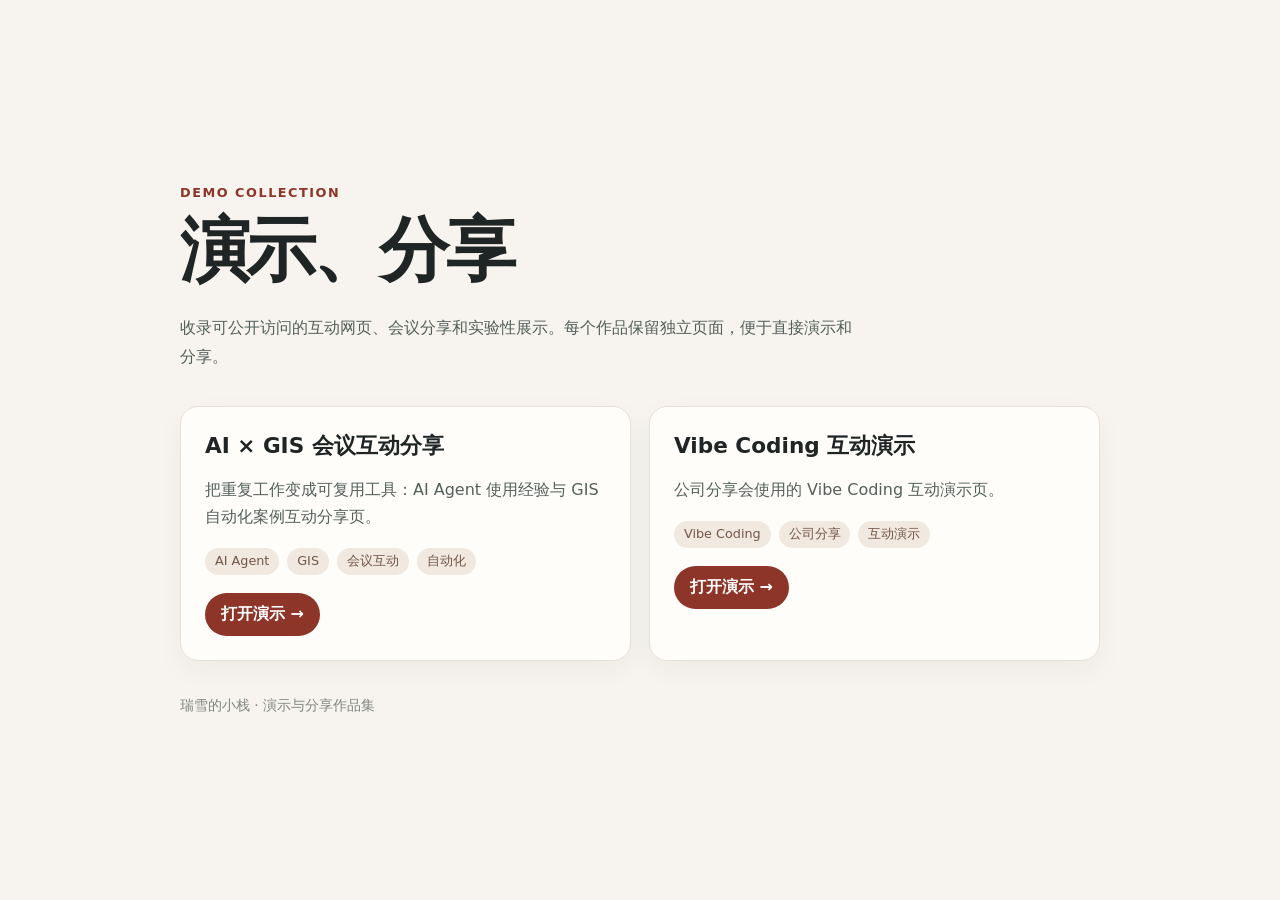
==== commit 96c2de05: "Migrate AI GIS and Vibe Coding demos" ====
--- a/index.html
+++ b/index.html
@@ -1,32 +1,40 @@
 <!doctype html>
 <html lang="zh-CN">
-<head>
-  <meta charset="utf-8">
-  <meta name="viewport" content="width=device-width,initial-scale=1,viewport-fit=cover">
-  <meta name="theme-color" content="#0d0f12">
-  <title>把重复工作，变成可复用工具｜AI Agent × GIS 分享</title>
-  <link rel="stylesheet" href="styles.css">
-  <script src="presentationData.js" defer></script>
-  <script src="app.js" defer></script>
-</head>
-<body>
-  <div class="progress" id="progress" aria-hidden="true"></div>
-
-  <header class="topbar">
-    <div class="chapter-pill" id="chapter">AI Agent × GIS 分享</div>
-    <div class="controls" aria-label="演示控制">
-      <button class="control" id="prev" type="button" aria-label="上一场景">↑</button>
-      <button class="control" id="next" type="button" aria-label="下一场景">↓</button>
-      <button class="control control-present" id="present" type="button">PRESENT</button>
-    </div>
-  </header>
-
-  <nav class="rics-dock" id="ricsDock" aria-label="RICS 五步导航" hidden></nav>
-
-  <main id="presentation" aria-live="polite"></main>
-
-  <noscript>
-    <div class="noscript">此演示需要启用浏览器 JavaScript 才能显示互动内容。</div>
-  </noscript>
-</body>
+  <head>
+    <meta charset="utf-8" />
+    <meta name="viewport" content="width=device-width, initial-scale=1" />
+    <meta name="description" content="瑞雪的小栈演示与分享作品集" />
+    <title>演示、分享｜瑞雪的小栈</title>
+    <style>
+      :root { color-scheme: light; font-family: "Microsoft YaHei", system-ui, sans-serif; background: #f7f3ee; color: #1f2524; }
+      body { margin: 0; min-height: 100vh; display: grid; place-items: center; }
+      main { width: min(920px, calc(100% - 40px)); padding: 56px 0; }
+      .eyebrow { color: #8e3529; font-weight: 700; letter-spacing: .12em; font-size: .8rem; }
+      h1 { font-size: clamp(2rem, 6vw, 4.4rem); margin: .2rem 0 1rem; letter-spacing: -.05em; }
+      .intro { max-width: 42rem; color: #53605c; line-height: 1.8; }
+      #demos { display: grid; grid-template-columns: repeat(auto-fit, minmax(270px, 1fr)); gap: 18px; margin-top: 34px; }
+      article { background: #fffdfa; border: 1px solid #e8dfd5; border-radius: 18px; padding: 24px; box-shadow: 0 10px 28px #36231b0b; }
+      h2 { font-size: 1.35rem; margin: 0 0 .75rem; }
+      p { line-height: 1.7; color: #53605c; }
+      .tags { display: flex; flex-wrap: wrap; gap: 8px; margin: 18px 0; }
+      .tags span { background: #f1e8df; border-radius: 999px; color: #735648; font-size: .8rem; padding: .32rem .62rem; }
+      a.button { display: inline-block; background: #8e3529; border-radius: 999px; color: #fff; padding: .68rem 1rem; text-decoration: none; font-weight: 700; }
+      footer { color: #7f8784; font-size: .86rem; margin-top: 36px; }
+    </style>
+  </head>
+  <body>
+    <main>
+      <div class="eyebrow">DEMO COLLECTION</div>
+      <h1>演示、分享</h1>
+      <p class="intro">收录可公开访问的互动网页、会议分享和实验性展示。每个作品保留独立页面，便于直接演示和分享。</p>
+      <section id="demos" aria-label="演示目录"></section>
+      <footer>瑞雪的小栈 · 演示与分享作品集</footer>
+    </main>
+    <script>
+      const container = document.querySelector('#demos');
+      fetch('./demos/index.json').then(response => response.json()).then(({ items }) => {
+        container.innerHTML = items.map(item => `<article><h2>${item.title}</h2><p>${item.description}</p><div class="tags">${item.tags.map(tag => `<span>${tag}</span>`).join('')}</div><a class="button" href="${item.url}">打开演示 →</a></article>`).join('');
+      }).catch(() => { container.textContent = '演示目录暂时无法读取。'; });
+    </script>
+  </body>
 </html>
